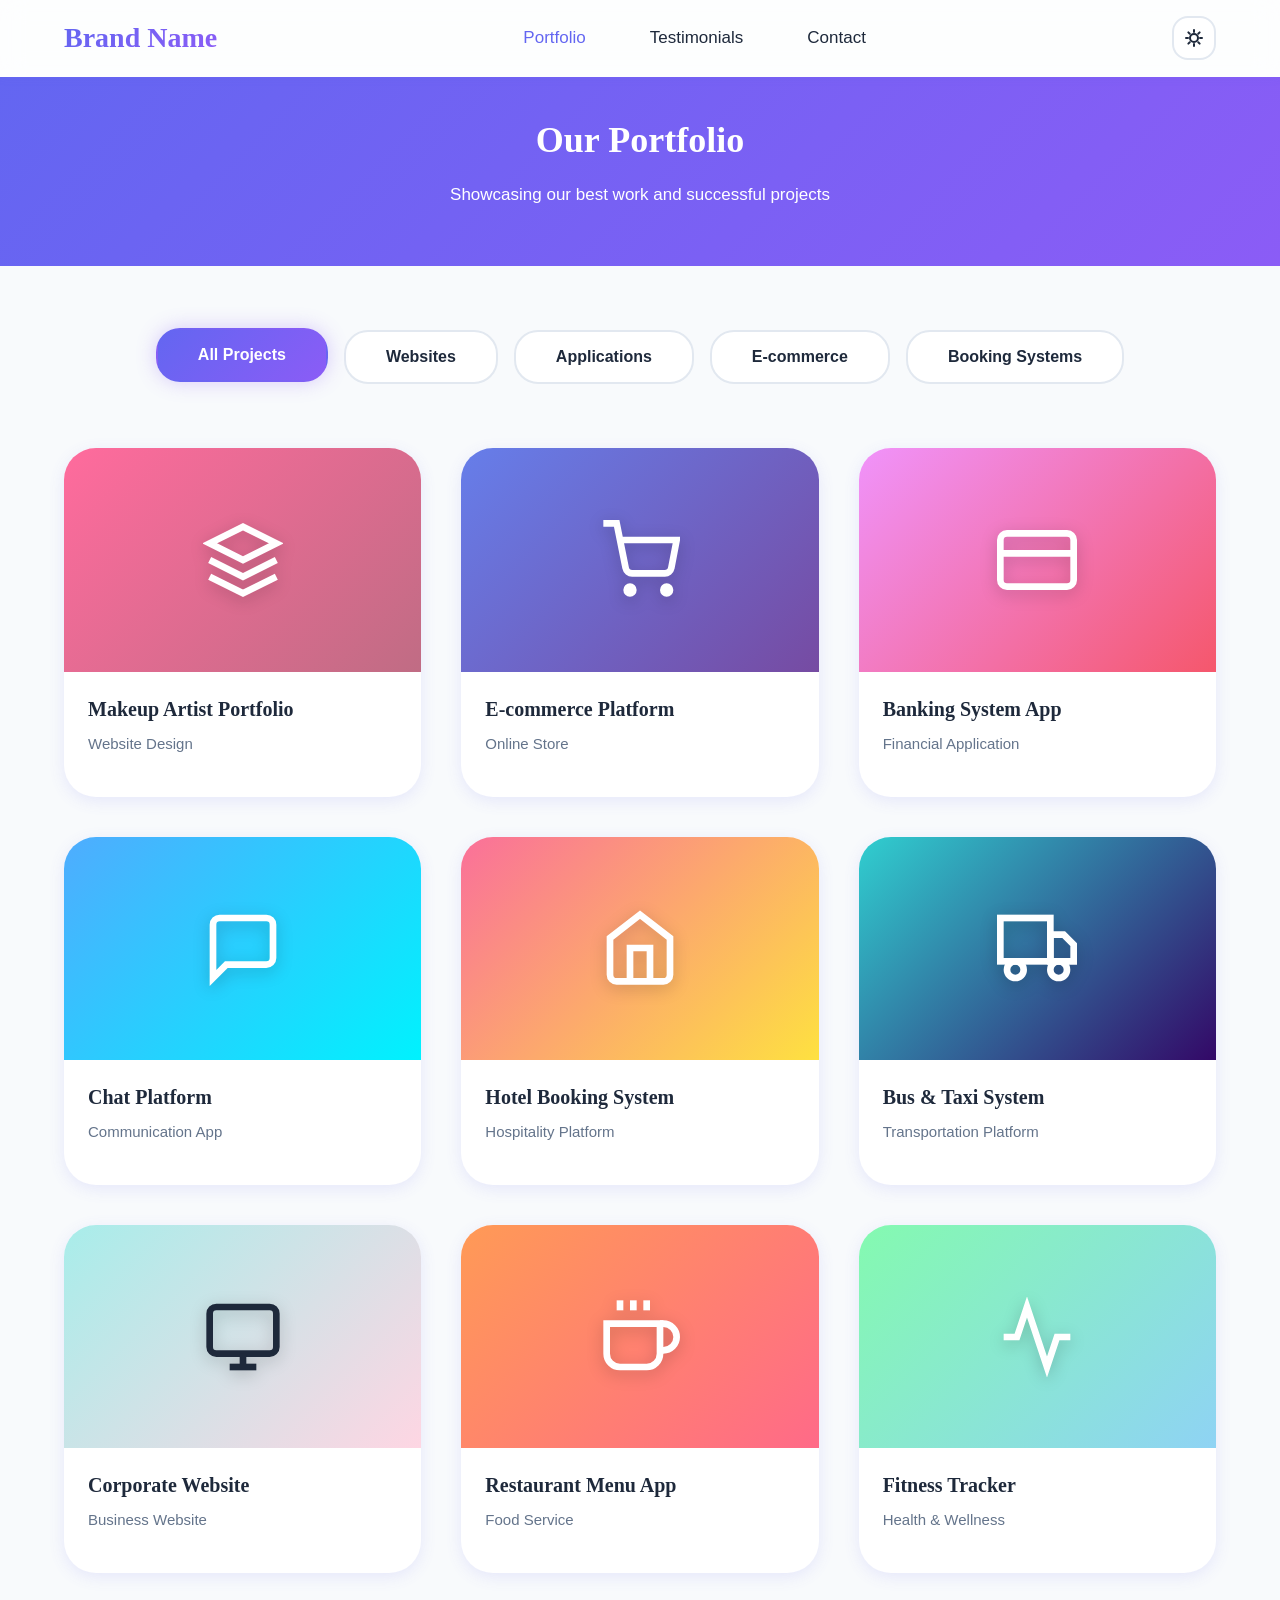
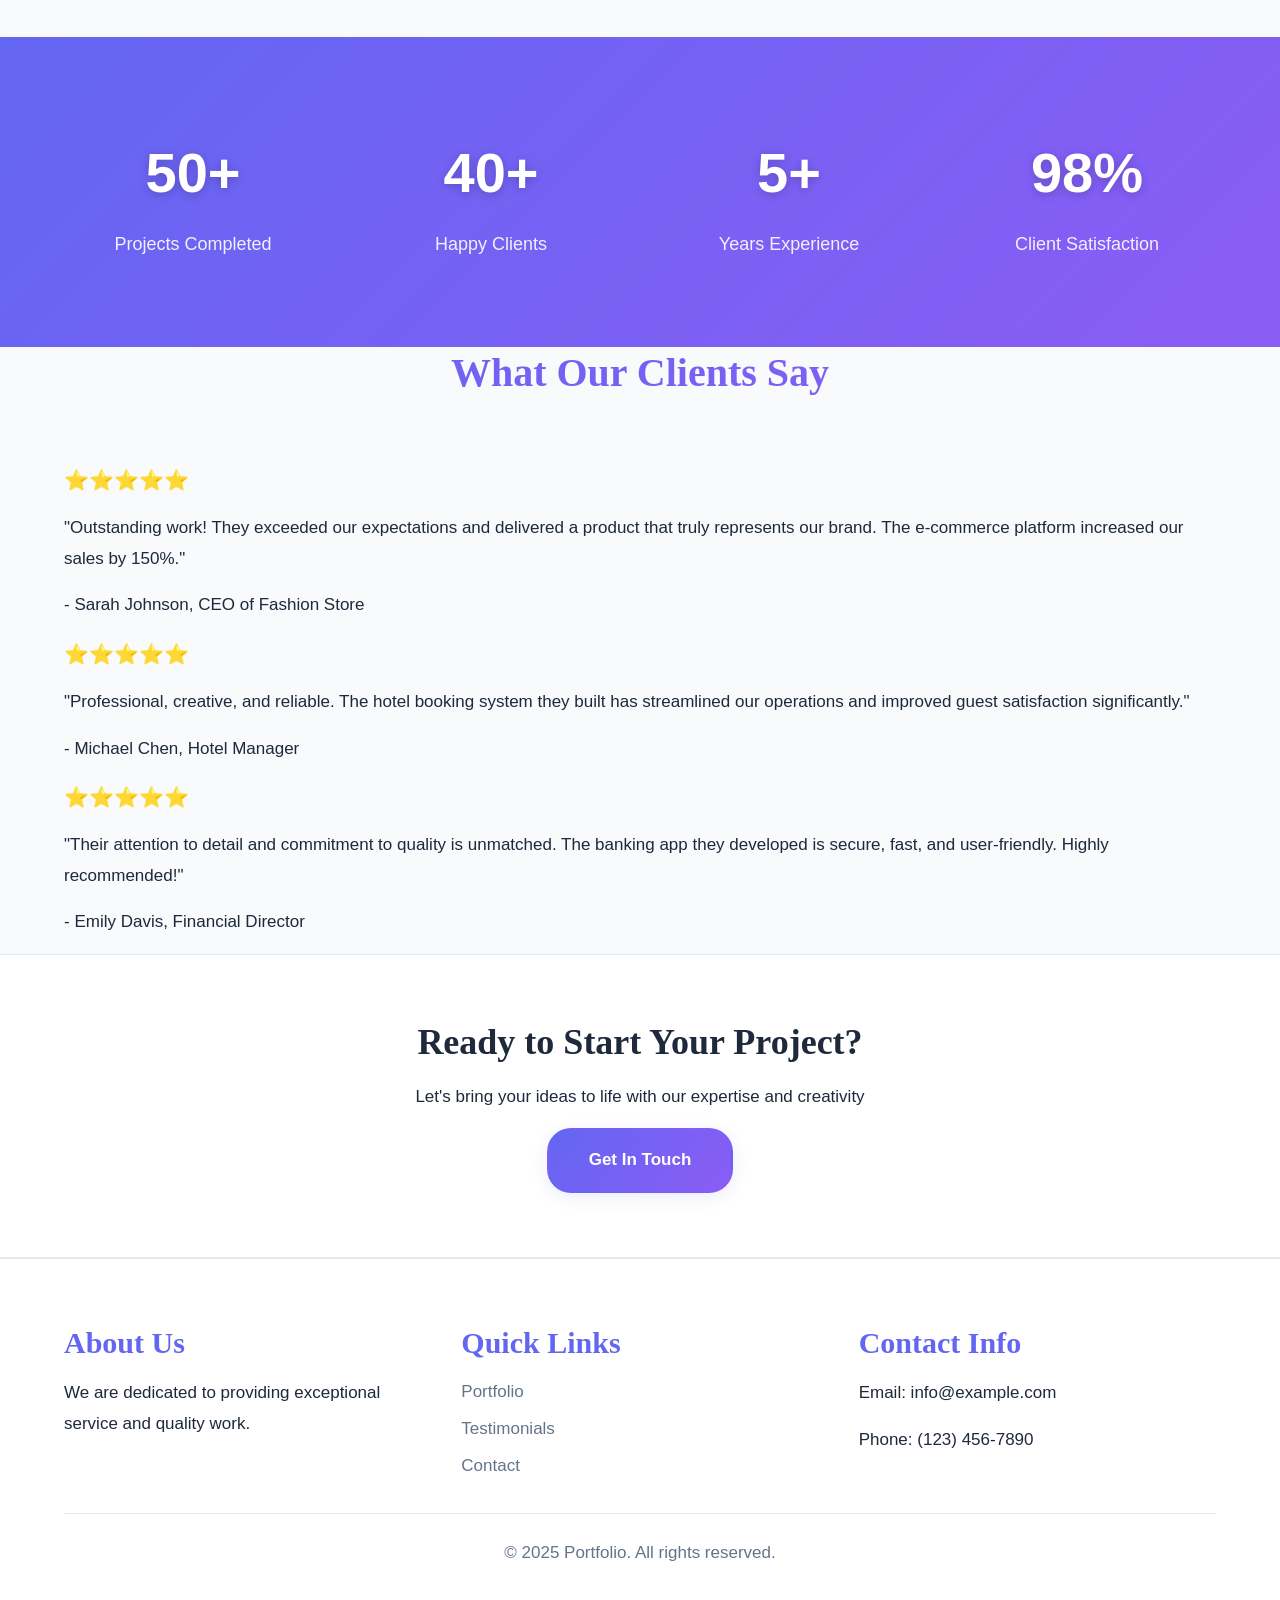
==== index.html @ f98beffe "Convert website to portfolio single-page application with streamlined frontend Key features implemen" ====
<!-- Portfolio - Single Page Website -->
<!DOCTYPE html>
<html lang="en">

<head>
    <meta charset="UTF-8">
    <meta name="viewport" content="width=device-width, initial-scale=1.0">
    <meta name="description" content="Portfolio showcasing our best work and successful projects">
    <meta name="color-scheme" content="light dark">
    <title>Portfolio</title>
    <link rel="stylesheet" href="css/styles.css">
</head>

<body class="theme-auto">
    <!-- Header with navigation -->
    <header class="site-header">
        <div class="container">
            <div class="header-content">
                <div class="logo">
                    <h1>Brand Name</h1>
                </div>

                <!-- Mobile menu toggle button -->
                <button class="mobile-menu-toggle" aria-label="Toggle navigation menu">
                    <span class="hamburger"></span>
                    <span class="hamburger"></span>
                    <span class="hamburger"></span>
                </button>

                <!-- Main navigation -->
                <nav class="main-nav">
                    <ul class="nav-list">
                        <li><a href="#portfolio" class="active">Portfolio</a></li>
                        <li><a href="#testimonials">Testimonials</a></li>
                        <li><a href="#contact">Contact</a></li>
                    </ul>
                </nav>

                <!-- UPDATED: Dark mode toggle button -->
                <button class="theme-toggle" id="themeToggle" aria-label="Toggle dark mode" aria-pressed="false">
                    <svg class="theme-icon theme-icon-sun" width="20" height="20" viewBox="0 0 20 20" fill="none"
                        xmlns="http://www.w3.org/2000/svg">
                        <circle cx="10" cy="10" r="4" stroke="currentColor" stroke-width="2" />
                        <path
                            d="M10 2V4M10 16V18M18 10H16M4 10H2M15.657 4.343L14.243 5.757M5.757 14.243L4.343 15.657M15.657 15.657L14.243 14.243M5.757 5.757L4.343 4.343"
                            stroke="currentColor" stroke-width="2" stroke-linecap="round" />
                    </svg>
                    <svg class="theme-icon theme-icon-moon" width="20" height="20" viewBox="0 0 20 20" fill="none"
                        xmlns="http://www.w3.org/2000/svg">
                        <path d="M17.293 13.293A8 8 0 016.707 2.707a8.001 8.001 0 1010.586 10.586z"
                            stroke="currentColor" stroke-width="2" stroke-linejoin="round" />
                    </svg>
                </button>
            </div>
        </div>
    </header>

    <!-- Page header -->
    <section class="page-header">
        <div class="container">
            <h2>Our Portfolio</h2>
            <p>Showcasing our best work and successful projects</p>
        </div>
    </section>

    <!-- Portfolio gallery section -->
    <section class="portfolio-section" id="portfolio">
        <div class="container">
            <!-- Portfolio filter buttons -->
            <div class="portfolio-filters">
                <button class="filter-btn active" data-filter="all">All Projects</button>
                <button class="filter-btn" data-filter="web">Websites</button>
                <button class="filter-btn" data-filter="app">Applications</button>
                <button class="filter-btn" data-filter="ecommerce">E-commerce</button>
                <button class="filter-btn" data-filter="booking">Booking Systems</button>
            </div>

            <!-- Portfolio grid with real demo projects -->
            <div class="portfolio-grid">

                <!-- Project 1: Makeup Artist Website -->
                <article class="portfolio-item" data-category="web">
                    <div class="portfolio-image">
                        <div class="portfolio-placeholder"
                            style="background: linear-gradient(135deg, #ff6b9d 0%, #c06c84 100%);">
                            <svg width="80" height="80" viewBox="0 0 24 24" fill="none" stroke="white" stroke-width="2">
                                <path d="M12 2L2 7l10 5 10-5-10-5z" />
                                <path d="M2 17l10 5 10-5M2 12l10 5 10-5" />
                            </svg>
                        </div>
                        <div class="portfolio-overlay">
                            <h3>💄 Makeup Artist Portfolio</h3>
                            <p>Elegant portfolio website for professional makeup artist with gallery, booking system,
                                and before/after showcase</p>
                            <div class="portfolio-tags">
                                <span class="tag">HTML/CSS</span>
                                <span class="tag">JavaScript</span>
                                <span class="tag">Responsive</span>
                            </div>
                        </div>
                    </div>
                    <div class="portfolio-info">
                        <h4>Makeup Artist Portfolio</h4>
                        <p class="portfolio-category">Website Design</p>
                    </div>
                </article>

                <!-- Project 2: E-commerce Platform -->
                <article class="portfolio-item" data-category="ecommerce">
                    <div class="portfolio-image">
                        <div class="portfolio-placeholder"
                            style="background: linear-gradient(135deg, #667eea 0%, #764ba2 100%);">
                            <svg width="80" height="80" viewBox="0 0 24 24" fill="none" stroke="white" stroke-width="2">
                                <circle cx="9" cy="21" r="1" />
                                <circle cx="20" cy="21" r="1" />
                                <path d="M1 1h4l2.68 13.39a2 2 0 0 0 2 1.61h9.72a2 2 0 0 0 2-1.61L23 6H6" />
                            </svg>
                        </div>
                        <div class="portfolio-overlay">
                            <h3>🛍️ E-commerce Platform</h3>
                            <p>Full-featured online store with product catalog, shopping cart, payment integration, and
                                admin dashboard</p>
                            <div class="portfolio-tags">
                                <span class="tag">PHP</span>
                                <span class="tag">MySQL</span>
                                <span class="tag">Payment Gateway</span>
                            </div>
                        </div>
                    </div>
                    <div class="portfolio-info">
                        <h4>E-commerce Platform</h4>
                        <p class="portfolio-category">Online Store</p>
                    </div>
                </article>

                <!-- Project 3: Banking System App -->
                <article class="portfolio-item" data-category="app">
                    <div class="portfolio-image">
                        <div class="portfolio-placeholder"
                            style="background: linear-gradient(135deg, #f093fb 0%, #f5576c 100%);">
                            <svg width="80" height="80" viewBox="0 0 24 24" fill="none" stroke="white" stroke-width="2">
                                <rect x="1" y="4" width="22" height="16" rx="2" ry="2" />
                                <line x1="1" y1="10" x2="23" y2="10" />
                            </svg>
                        </div>
                        <div class="portfolio-overlay">
                            <h3>🏦 Banking System</h3>
                            <p>Secure banking application with account management, transactions, transfers, and
                                real-time balance updates</p>
                            <div class="portfolio-tags">
                                <span class="tag">Security</span>
                                <span class="tag">Encryption</span>
                                <span class="tag">Real-time</span>
                            </div>
                        </div>
                    </div>
                    <div class="portfolio-info">
                        <h4>Banking System App</h4>
                        <p class="portfolio-category">Financial Application</p>
                    </div>
                </article>

                <!-- Project 4: Chat Platform -->
                <article class="portfolio-item" data-category="app">
                    <div class="portfolio-image">
                        <div class="portfolio-placeholder"
                            style="background: linear-gradient(135deg, #4facfe 0%, #00f2fe 100%);">
                            <svg width="80" height="80" viewBox="0 0 24 24" fill="none" stroke="white" stroke-width="2">
                                <path d="M21 15a2 2 0 0 1-2 2H7l-4 4V5a2 2 0 0 1 2-2h14a2 2 0 0 1 2 2z" />
                            </svg>
                        </div>
                        <div class="portfolio-overlay">
                            <h3>💬 Chat Platform</h3>
                            <p>Real-time messaging platform with group chats, file sharing, emoji support, and online
                                status indicators</p>
                            <div class="portfolio-tags">
                                <span class="tag">WebSocket</span>
                                <span class="tag">Real-time</span>
                                <span class="tag">Notifications</span>
                            </div>
                        </div>
                    </div>
                    <div class="portfolio-info">
                        <h4>Chat Platform</h4>
                        <p class="portfolio-category">Communication App</p>
                    </div>
                </article>

                <!-- Project 5: Hotel Booking System -->
                <article class="portfolio-item" data-category="booking">
                    <div class="portfolio-image">
                        <div class="portfolio-placeholder"
                            style="background: linear-gradient(135deg, #fa709a 0%, #fee140 100%);">
                            <svg width="80" height="80" viewBox="0 0 24 24" fill="none" stroke="white" stroke-width="2">
                                <path d="M3 9l9-7 9 7v11a2 2 0 0 1-2 2H5a2 2 0 0 1-2-2z" />
                                <polyline points="9 22 9 12 15 12 15 22" />
                            </svg>
                        </div>
                        <div class="portfolio-overlay">
                            <h3>🏨 Hotel Booking System</h3>
                            <p>Complete hotel reservation system with room availability, online booking, payment
                                processing, and guest management</p>
                            <div class="portfolio-tags">
                                <span class="tag">Booking Engine</span>
                                <span class="tag">Calendar</span>
                                <span class="tag">Payments</span>
                            </div>
                        </div>
                    </div>
                    <div class="portfolio-info">
                        <h4>Hotel Booking System</h4>
                        <p class="portfolio-category">Hospitality Platform</p>
                    </div>
                </article>

                <!-- Project 6: Bus & Taxi System -->
                <article class="portfolio-item" data-category="booking">
                    <div class="portfolio-image">
                        <div class="portfolio-placeholder"
                            style="background: linear-gradient(135deg, #30cfd0 0%, #330867 100%);">
                            <svg width="80" height="80" viewBox="0 0 24 24" fill="none" stroke="white" stroke-width="2">
                                <rect x="1" y="3" width="15" height="13" />
                                <polygon points="16 8 20 8 23 11 23 16 16 16 16 8" />
                                <circle cx="5.5" cy="18.5" r="2.5" />
                                <circle cx="18.5" cy="18.5" r="2.5" />
                            </svg>
                        </div>
                        <div class="portfolio-overlay">
                            <h3>🚌 Bus & Taxi Booking</h3>
                            <p>Transportation booking platform with route planning, real-time tracking, fare
                                calculation, and driver management</p>
                            <div class="portfolio-tags">
                                <span class="tag">GPS Tracking</span>
                                <span class="tag">Route Planning</span>
                                <span class="tag">Mobile App</span>
                            </div>
                        </div>
                    </div>
                    <div class="portfolio-info">
                        <h4>Bus & Taxi System</h4>
                        <p class="portfolio-category">Transportation Platform</p>
                    </div>
                </article>

                <!-- Project 7: Corporate Website -->
                <article class="portfolio-item" data-category="web">
                    <div class="portfolio-image">
                        <div class="portfolio-placeholder"
                            style="background: linear-gradient(135deg, #a8edea 0%, #fed6e3 100%);">
                            <svg width="80" height="80" viewBox="0 0 24 24" fill="none" stroke="currentColor"
                                stroke-width="2">
                                <rect x="2" y="3" width="20" height="14" rx="2" ry="2" />
                                <line x1="8" y1="21" x2="16" y2="21" />
                                <line x1="12" y1="17" x2="12" y2="21" />
                            </svg>
                        </div>
                        <div class="portfolio-overlay">
                            <h3>🏢 Corporate Website</h3>
                            <p>Professional corporate website with company profile, services showcase, team section, and
                                contact forms</p>
                            <div class="portfolio-tags">
                                <span class="tag">Corporate</span>
                                <span class="tag">SEO</span>
                                <span class="tag">CMS</span>
                            </div>
                        </div>
                    </div>
                    <div class="portfolio-info">
                        <h4>Corporate Website</h4>
                        <p class="portfolio-category">Business Website</p>
                    </div>
                </article>

                <!-- Project 8: Restaurant Menu App -->
                <article class="portfolio-item" data-category="app">
                    <div class="portfolio-image">
                        <div class="portfolio-placeholder"
                            style="background: linear-gradient(135deg, #ff9a56 0%, #ff6a88 100%);">
                            <svg width="80" height="80" viewBox="0 0 24 24" fill="none" stroke="white" stroke-width="2">
                                <path d="M18 8h1a4 4 0 0 1 0 8h-1" />
                                <path d="M2 8h16v9a4 4 0 0 1-4 4H6a4 4 0 0 1-4-4V8z" />
                                <line x1="6" y1="1" x2="6" y2="4" />
                                <line x1="10" y1="1" x2="10" y2="4" />
                                <line x1="14" y1="1" x2="14" y2="4" />
                            </svg>
                        </div>
                        <div class="portfolio-overlay">
                            <h3>🍽️ Restaurant Menu App</h3>
                            <p>Digital menu system with food ordering, table reservation, and kitchen management
                                dashboard</p>
                            <div class="portfolio-tags">
                                <span class="tag">QR Code</span>
                                <span class="tag">Ordering</span>
                                <span class="tag">POS</span>
                            </div>
                        </div>
                    </div>
                    <div class="portfolio-info">
                        <h4>Restaurant Menu App</h4>
                        <p class="portfolio-category">Food Service</p>
                    </div>
                </article>

                <!-- Project 9: Fitness Tracker -->
                <article class="portfolio-item" data-category="app">
                    <div class="portfolio-image">
                        <div class="portfolio-placeholder"
                            style="background: linear-gradient(135deg, #84fab0 0%, #8fd3f4 100%);">
                            <svg width="80" height="80" viewBox="0 0 24 24" fill="none" stroke="white" stroke-width="2">
                                <polyline points="22 12 18 12 15 21 9 3 6 12 2 12" />
                            </svg>
                        </div>
                        <div class="portfolio-overlay">
                            <h3>💪 Fitness Tracker</h3>
                            <p>Health and fitness tracking app with workout plans, progress monitoring, and nutrition
                                tracking</p>
                            <div class="portfolio-tags">
                                <span class="tag">Health</span>
                                <span class="tag">Analytics</span>
                                <span class="tag">Charts</span>
                            </div>
                        </div>
                    </div>
                    <div class="portfolio-info">
                        <h4>Fitness Tracker</h4>
                        <p class="portfolio-category">Health & Wellness</p>
                    </div>
                </article>

            </div>
        </div>
    </section>

    <!-- Project Stats Section -->
    <section class="portfolio-stats">
        <div class="container">
            <div class="stats-grid">
                <div class="stat-card">
                    <div class="stat-number">50+</div>
                    <div class="stat-label">Projects Completed</div>
                </div>
                <div class="stat-card">
                    <div class="stat-number">40+</div>
                    <div class="stat-label">Happy Clients</div>
                </div>
                <div class="stat-card">
                    <div class="stat-number">5+</div>
                    <div class="stat-label">Years Experience</div>
                </div>
                <div class="stat-card">
                    <div class="stat-number">98%</div>
                    <div class="stat-label">Client Satisfaction</div>
                </div>
            </div>
        </div>
    </section>

    <!-- Testimonials section -->
    <section class="testimonials" id="testimonials">
        <div class="container">
            <h2 class="section-title">What Our Clients Say</h2>
            <div class="testimonials-grid">
                <div class="testimonial-card">
                    <div class="testimonial-rating">⭐⭐⭐⭐⭐</div>
                    <p class="testimonial-text">"Outstanding work! They exceeded our expectations and delivered a
                        product that truly represents our brand. The e-commerce platform increased our sales by 150%."
                    </p>
                    <p class="testimonial-author">- Sarah Johnson, CEO of Fashion Store</p>
                </div>
                <div class="testimonial-card">
                    <div class="testimonial-rating">⭐⭐⭐⭐⭐</div>
                    <p class="testimonial-text">"Professional, creative, and reliable. The hotel booking system they
                        built has streamlined our operations and improved guest satisfaction significantly."</p>
                    <p class="testimonial-author">- Michael Chen, Hotel Manager</p>
                </div>
                <div class="testimonial-card">
                    <div class="testimonial-rating">⭐⭐⭐⭐⭐</div>
                    <p class="testimonial-text">"Their attention to detail and commitment to quality is unmatched. The
                        banking app they developed is secure, fast, and user-friendly. Highly recommended!"</p>
                    <p class="testimonial-author">- Emily Davis, Financial Director</p>
                </div>
            </div>
        </div>
    </section>

    <!-- CTA Section -->
    <section class="cta" id="contact">
        <div class="container">
            <h2>Ready to Start Your Project?</h2>
            <p>Let's bring your ideas to life with our expertise and creativity</p>
            <a href="mailto:info@example.com" class="btn btn-primary">Get In Touch</a>
        </div>
    </section>

    <!-- Footer -->
    <footer class="site-footer">
        <div class="container">
            <div class="footer-content">
                <div class="footer-section">
                    <h3>About Us</h3>
                    <p>We are dedicated to providing exceptional service and quality work.</p>
                </div>
                <div class="footer-section">
                    <h3>Quick Links</h3>
                    <ul>
                        <li><a href="#portfolio">Portfolio</a></li>
                        <li><a href="#testimonials">Testimonials</a></li>
                        <li><a href="#contact">Contact</a></li>
                    </ul>
                </div>
                <div class="footer-section">
                    <h3>Contact Info</h3>
                    <p>Email: info@example.com</p>
                    <p>Phone: (123) 456-7890</p>
                </div>
            </div>
            <div class="footer-bottom">
                <p>&copy; 2025 Portfolio. All rights reserved.</p>
            </div>
        </div>
    </footer>

    <!-- Sticky mobile theme toggle -->
    <button class="theme-toggle-mobile" id="themeToggleMobile" aria-label="Toggle dark mode" aria-pressed="false">
        <svg class="theme-icon theme-icon-sun" width="24" height="24" viewBox="0 0 20 20" fill="none"
            xmlns="http://www.w3.org/2000/svg">
            <circle cx="10" cy="10" r="4" stroke="currentColor" stroke-width="2" />
            <path
                d="M10 2V4M10 16V18M18 10H16M4 10H2M15.657 4.343L14.243 5.757M5.757 14.243L4.343 15.657M15.657 15.657L14.243 14.243M5.757 5.757L4.343 4.343"
                stroke="currentColor" stroke-width="2" stroke-linecap="round" />
        </svg>
        <svg class="theme-icon theme-icon-moon" width="24" height="24" viewBox="0 0 20 20" fill="none"
            xmlns="http://www.w3.org/2000/svg">
            <path d="M17.293 13.293A8 8 0 016.707 2.707a8.001 8.001 0 1010.586 10.586z" stroke="currentColor"
                stroke-width="2" stroke-linejoin="round" />
        </svg>
    </button>

    <!-- JavaScript -->
    <script src="js/app.js"></script>
</body>

</html>
---- css/styles.css ----
/* UPDATED: Web3-inspired design with working Dark Mode */

/* ============================================
   THEME VARIABLES - Light & Dark Modes
   ============================================ */

:root {
    /* Light Theme Colors */
    --primary: #6366f1;
    --accent: #8b5cf6;
    --neutral: #64748b;
    --bg: #f8fafc;
    --surface: #ffffff;
    --text: #1e293b;
    --text-muted: #64748b;
    --border: #e2e8f0;

    /* Shadows */
    --shadow-sm: 0 2px 8px rgba(99, 102, 241, 0.08);
    --shadow-md: 0 4px 16px rgba(99, 102, 241, 0.12);
    --shadow-lg: 0 8px 32px rgba(99, 102, 241, 0.16);
    --shadow-glow: 0 0 20px rgba(139, 92, 246, 0.3);

    /* Glass effect */
    --glass-bg: rgba(255, 255, 255, 0.7);
    --glass-border: rgba(255, 255, 255, 0.18);

    /* Typography */
    --font-primary: -apple-system, BlinkMacSystemFont, 'Segoe UI', 'Roboto', sans-serif;
    --font-heading: 'Georgia', serif;

    /* Spacing */
    --spacing-xs: 0.5rem;
    --spacing-sm: 1rem;
    --spacing-md: 1.5rem;
    --spacing-lg: 2.5rem;
    --spacing-xl: 4rem;

    /* Border radius */
    --radius-sm: 8px;
    --radius-md: 16px;
    --radius-lg: 24px;
    --radius-xl: 32px;

    /* Transitions */
    --transition-fast: 0.2s cubic-bezier(0.4, 0, 0.2, 1);
    --transition-normal: 0.3s cubic-bezier(0.4, 0, 0.2, 1);
    --transition-slow: 0.5s cubic-bezier(0.4, 0, 0.2, 1);
}

/* Dark Theme */
body.theme-dark {
    --primary: #818cf8;
    --accent: #a78bfa;
    --neutral: #94a3b8;
    --bg: #0f172a;
    --surface: #1e293b;
    --text: #f1f5f9;
    --text-muted: #94a3b8;
    --border: #334155;

    --shadow-sm: 0 2px 8px rgba(0, 0, 0, 0.3);
    --shadow-md: 0 4px 16px rgba(0, 0, 0, 0.4);
    --shadow-lg: 0 8px 32px rgba(0, 0, 0, 0.5);
    --shadow-glow: 0 0 20px rgba(167, 139, 250, 0.4);

    --glass-bg: rgba(30, 41, 59, 0.7);
    --glass-border: rgba(255, 255, 255, 0.1);
}

/* Auto theme follows OS preference */
@media (prefers-color-scheme: dark) {
    body.theme-auto {
        --primary: #818cf8;
        --accent: #a78bfa;
        --neutral: #94a3b8;
        --bg: #0f172a;
        --surface: #1e293b;
        --text: #f1f5f9;
        --text-muted: #94a3b8;
        --border: #334155;
        --shadow-sm: 0 2px 8px rgba(0, 0, 0, 0.3);
        --shadow-md: 0 4px 16px rgba(0, 0, 0, 0.4);
        --shadow-lg: 0 8px 32px rgba(0, 0, 0, 0.5);
        --shadow-glow: 0 0 20px rgba(167, 139, 250, 0.4);
        --glass-bg: rgba(30, 41, 59, 0.7);
        --glass-border: rgba(255, 255, 255, 0.1);
    }
}

/* ============================================
   BASE STYLES
   ============================================ */

* {
    margin: 0;
    padding: 0;
    box-sizing: border-box;
}

html {
    font-size: 16px;
    scroll-behavior: smooth;
}

body {
    font-family: var(--font-primary);
    color: var(--text);
    background-color: var(--bg);
    line-height: 1.7;
    font-size: 1.0625rem;
    transition: background-color var(--transition-normal), color var(--transition-normal);
}

/* Typography */
h1,
h2,
h3,
h4,
h5,
h6 {
    font-family: var(--font-heading);
    line-height: 1.3;
    margin-bottom: var(--spacing-sm);
    color: var(--text);
    font-weight: 700;
}

h1 {
    font-size: 3rem;
}

h2 {
    font-size: 2.25rem;
}

h3 {
    font-size: 1.875rem;
}

h4 {
    font-size: 1.5rem;
}

p {
    margin-bottom: var(--spacing-sm);
    line-height: 1.8;
}

a {
    color: var(--primary);
    text-decoration: none;
    transition: color var(--transition-fast);
}

a:hover {
    color: var(--accent);
}

/* UPDATED: Accessible focus styles */
a:focus-visible,
button:focus-visible,
input:focus-visible,
textarea:focus-visible {
    outline: 3px solid var(--accent);
    outline-offset: 3px;
}

img {
    max-width: 100%;
    height: auto;
    display: block;
}

ul {
    list-style: none;
}

/* ============================================
   LAYOUT
   ============================================ */

.container {
    max-width: 1200px;
    margin: 0 auto;
    padding: 0 var(--spacing-md);
}

/* ============================================
   HEADER & NAVIGATION
   ============================================ */

.site-header {
    background: var(--glass-bg);
    backdrop-filter: blur(12px);
    -webkit-backdrop-filter: blur(12px);
    border-bottom: 1px solid var(--glass-border);
    position: sticky;
    top: 0;
    z-index: 1000;
    padding: var(--spacing-sm) 0;
    box-shadow: var(--shadow-sm);
}

.header-content {
    display: flex;
    justify-content: space-between;
    align-items: center;
    gap: var(--spacing-md);
}

.logo h1 {
    font-size: 1.75rem;
    margin: 0;
    background: linear-gradient(135deg, var(--primary), var(--accent));
    -webkit-background-clip: text;
    -webkit-text-fill-color: transparent;
    background-clip: text;
}

/* Mobile menu toggle */
.mobile-menu-toggle {
    display: none;
    flex-direction: column;
    background: none;
    border: none;
    cursor: pointer;
    padding: var(--spacing-xs);
    border-radius: var(--radius-sm);
}

.hamburger {
    width: 25px;
    height: 3px;
    background-color: var(--text);
    margin: 3px 0;
    transition: var(--transition-normal);
    border-radius: 2px;
}

/* Navigation */
.main-nav .nav-list {
    display: flex;
    gap: var(--spacing-sm);
    list-style: none;
}

.main-nav .nav-list a {
    color: var(--text);
    font-weight: 500;
    padding: var(--spacing-xs) var(--spacing-md);
    border-radius: var(--radius-md);
    transition: all var(--transition-fast);
    position: relative;
}

.main-nav .nav-list a:hover,
.main-nav .nav-list a.active {
    color: var(--primary);
}

/* UPDATED: Theme Toggle Button */
.theme-toggle {
    background: var(--surface);
    border: 2px solid var(--border);
    border-radius: var(--radius-md);
    padding: var(--spacing-xs);
    cursor: pointer;
    display: flex;
    align-items: center;
    justify-content: center;
    transition: all var(--transition-fast);
    width: 44px;
    height: 44px;
}

.theme-toggle:hover {
    border-color: var(--primary);
    box-shadow: var(--shadow-glow);
    transform: scale(1.05);
}

.theme-icon {
    color: var(--text);
    transition: all var(--transition-normal);
}

.theme-icon-sun {
    display: block;
}

.theme-icon-moon {
    display: none;
}

body.theme-dark .theme-icon-sun {
    display: none;
}

body.theme-dark .theme-icon-moon {
    display: block;
}

@media (prefers-color-scheme: dark) {
    body.theme-auto .theme-icon-sun {
        display: none;
    }

    body.theme-auto .theme-icon-moon {
        display: block;
    }
}

/* UPDATED: Sticky Mobile Theme Toggle */
.theme-toggle-mobile {
    position: fixed;
    bottom: 20px;
    right: 20px;
    background: var(--surface);
    border: 2px solid var(--border);
    border-radius: 50%;
    width: 56px;
    height: 56px;
    display: none;
    align-items: center;
    justify-content: center;
    cursor: pointer;
    box-shadow: var(--shadow-lg);
    z-index: 999;
    transition: all var(--transition-fast);
}

.theme-toggle-mobile:hover {
    transform: scale(1.1);
    box-shadow: var(--shadow-glow);
}

@media (max-width: 768px) {
    .theme-toggle {
        display: none;
    }

    .theme-toggle-mobile {
        display: flex;
    }
}

/* ============================================
   BUTTONS
   ============================================ */

.btn {
    display: inline-block;
    padding: var(--spacing-sm) var(--spacing-lg);
    border-radius: var(--radius-lg);
    font-weight: 600;
    font-size: 1.0625rem;
    text-align: center;
    cursor: pointer;
    transition: all var(--transition-normal);
    border: 2px solid transparent;
}

.btn-primary {
    background: linear-gradient(135deg, var(--primary), var(--accent));
    color: white;
    box-shadow: var(--shadow-md);
}

.btn-primary:hover {
    transform: translateY(-3px);
    box-shadow: var(--shadow-lg), var(--shadow-glow);
}

.btn-secondary {
    background: var(--surface);
    color: var(--primary);
    border-color: var(--primary);
}

.btn-secondary:hover {
    background: var(--primary);
    color: white;
    transform: translateY(-3px);
}

.btn-outline {
    background-color: transparent;
    color: var(--primary);
    border-color: var(--primary);
}

.btn-outline:hover {
    background-color: var(--primary);
    color: white;
}

/* ============================================
   SECTIONS
   ============================================ */

.section-title {
    text-align: center;
    margin-bottom: var(--spacing-xl);
    font-size: 2.5rem;
    background: linear-gradient(135deg, var(--primary), var(--accent));
    -webkit-background-clip: text;
    -webkit-text-fill-color: transparent;
    background-clip: text;
}

/* Hero Section */
.hero {
    background: linear-gradient(135deg, var(--primary), var(--accent));
    color: white;
    padding: var(--spacing-xl) 0;
    text-align: center;
    position: relative;
    overflow: hidden;
}

.hero-content {
    position: relative;
    z-index: 1;
    max-width: 800px;
    margin: 0 auto;
}

.hero-title {
    font-size: 3.5rem;
    margin-bottom: var(--spacing-md);
    color: white;
}

.hero-subtitle {
    font-size: 1.375rem;
    margin-bottom: var(--spacing-lg);
    opacity: 0.95;
    line-height: 1.8;
}

/* Feature Cards */
.features {
    padding: var(--spacing-xl) 0;
    background: var(--bg);
}

.features-grid {
    display: grid;
    grid-template-columns: repeat(auto-fit, minmax(300px, 1fr));
    gap: var(--spacing-lg);
}

.feature-card {
    background: var(--glass-bg);
    backdrop-filter: blur(12px);
    -webkit-backdrop-filter: blur(12px);
    padding: var(--spacing-lg);
    border-radius: var(--radius-xl);
    text-align: center;
    border: 1px solid var(--glass-border);
    box-shadow: var(--shadow-md);
    transition: all var(--transition-normal);
}

.feature-card:hover {
    transform: translateY(-8px) scale(1.02);
    box-shadow: var(--shadow-lg), var(--shadow-glow);
    border-color: var(--primary);
}

.feature-icon {
    font-size: 3.5rem;
    margin-bottom: var(--spacing-md);
}

/* CTA Section */
.cta {
    background: var(--surface);
    padding: var(--spacing-xl) 0;
    text-align: center;
    border-top: 1px solid var(--border);
    border-bottom: 1px solid var(--border);
}

.cta h2 {
    color: var(--text);
}

/* Page Header */
.page-header {
    background: linear-gradient(135deg, var(--primary), var(--accent));
    color: white;
    padding: var(--spacing-lg) 0;
    text-align: center;
}

.page-header h2 {
    color: white;
}

/* Footer */
.site-footer {
    background: var(--surface);
    color: var(--text);
    padding: var(--spacing-xl) 0 var(--spacing-md);
    border-top: 1px solid var(--border);
}

.footer-content {
    display: grid;
    grid-template-columns: repeat(auto-fit, minmax(250px, 1fr));
    gap: var(--spacing-lg);
    margin-bottom: var(--spacing-md);
}

.footer-section h3 {
    color: var(--primary);
    margin-bottom: var(--spacing-sm);
}

.footer-section ul {
    list-style: none;
}

.footer-section ul li {
    margin-bottom: var(--spacing-xs);
}

.footer-section a {
    color: var(--text-muted);
    transition: color var(--transition-fast);
}

.footer-section a:hover {
    color: var(--primary);
}

.footer-bottom {
    text-align: center;
    padding-top: var(--spacing-md);
    border-top: 1px solid var(--border);
    color: var(--text-muted);
}

/* ============================================
/* ============================================
   PORTFOLIO PAGE - UPDATED DESIGN
   ============================================ */

.portfolio-section {
    padding: var(--spacing-xl) 0;
}

.portfolio-filters {
    display: flex;
    justify-content: center;
    gap: var(--spacing-sm);
    margin-bottom: var(--spacing-xl);
    flex-wrap: wrap;
}

.filter-btn {
    padding: var(--spacing-sm) var(--spacing-lg);
    background: var(--surface);
    border: 2px solid var(--border);
    border-radius: var(--radius-lg);
    cursor: pointer;
    transition: all var(--transition-fast);
    font-weight: 600;
    color: var(--text);
    font-size: 1rem;
}

.filter-btn:hover,
.filter-btn.active {
    background: linear-gradient(135deg, var(--primary), var(--accent));
    color: white;
    border-color: transparent;
    transform: translateY(-2px);
    box-shadow: var(--shadow-glow);
}

.portfolio-grid {
    display: grid;
    grid-template-columns: repeat(auto-fill, minmax(350px, 1fr));
    gap: var(--spacing-lg);
}

.portfolio-item {
    position: relative;
    overflow: hidden;
    border-radius: var(--radius-xl);
    box-shadow: var(--shadow-md);
    transition: all var(--transition-normal);
    background: var(--surface);
}

.portfolio-item:hover {
    transform: translateY(-10px) scale(1.02);
    box-shadow: var(--shadow-lg), var(--shadow-glow);
}

.portfolio-image {
    position: relative;
    overflow: hidden;
    aspect-ratio: 16/10;
}

.portfolio-placeholder {
    width: 100%;
    height: 100%;
    display: flex;
    align-items: center;
    justify-content: center;
    transition: var(--transition-slow);
}

.portfolio-item:hover .portfolio-placeholder {
    transform: scale(1.05);
}

.portfolio-placeholder svg {
    filter: drop-shadow(0 4px 8px rgba(0, 0, 0, 0.2));
}

.portfolio-overlay {
    position: absolute;
    bottom: 0;
    left: 0;
    right: 0;
    background: linear-gradient(to top, rgba(0,0,0,0.95), rgba(0,0,0,0.7), transparent);
    color: white;
    padding: var(--spacing-lg);
    transform: translateY(100%);
    transition: var(--transition-normal);
}

.portfolio-item:hover .portfolio-overlay {
    transform: translateY(0);
}

.portfolio-overlay h3 {
    color: white;
    margin-bottom: var(--spacing-sm);
    font-size: 1.5rem;
}

.portfolio-overlay p {
    color: rgba(255, 255, 255, 0.9);
    margin-bottom: var(--spacing-md);
    line-height: 1.6;
}

.portfolio-tags {
    display: flex;
    gap: var(--spacing-xs);
    flex-wrap: wrap;
}

.tag {
    background: rgba(255, 255, 255, 0.2);
    backdrop-filter: blur(10px);
    padding: 0.25rem 0.75rem;
    border-radius: var(--radius-md);
    font-size: 0.875rem;
    color: white;
    border: 1px solid rgba(255, 255, 255, 0.3);
}

.portfolio-info {
    padding: var(--spacing-md);
}

.portfolio-info h4 {
    color: var(--text);
    margin-bottom: var(--spacing-xs);
    font-size: 1.25rem;
}

.portfolio-category {
    color: var(--text-muted);
    font-size: 0.9375rem;
    font-weight: 500;
}

.portfolio-stats {
    padding: var(--spacing-xl) 0;
    background: linear-gradient(135deg, var(--primary), var(--accent));
    color: white;
}

.stats-grid {
    display: grid;
    grid-template-columns: repeat(auto-fit, minmax(200px, 1fr));
    gap: var(--spacing-lg);
}

.stat-card {
    text-align: center;
    padding: var(--spacing-md);
}

.stat-number {
    font-size: 3.5rem;
    font-weight: 700;
    color: white;
    margin-bottom: var(--spacing-xs);
    text-shadow: 0 2px 10px rgba(0, 0, 0, 0.2);
}

.stat-label {
    font-size: 1.125rem;
    color: rgba(255, 255, 255, 0.9);
    font-weight: 500;
}

.testimonial-rating {
    font-size: 1.25rem;
    margin-bottom: var(--spacing-sm);
}

.testimonial-card:hover {
    transform: translateY(-5px);
    box-shadow: var(--shadow-lg);
}
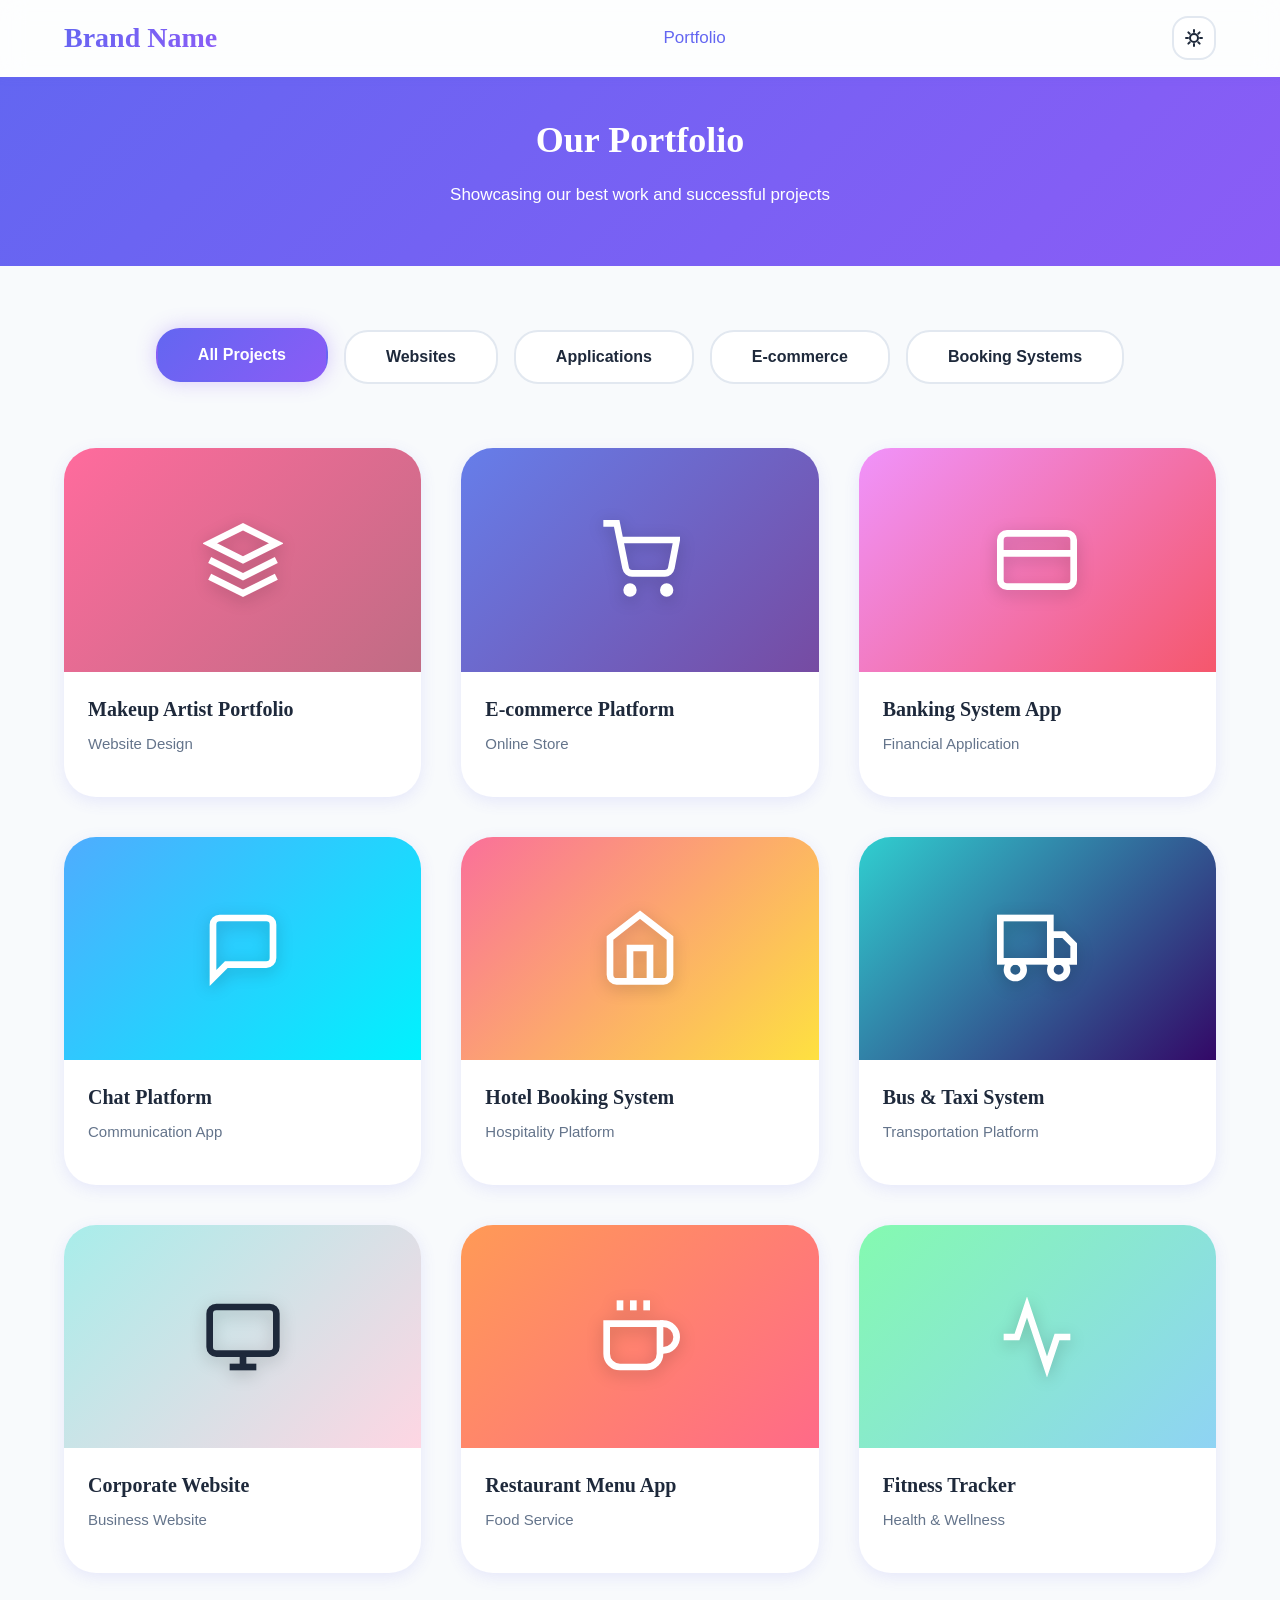
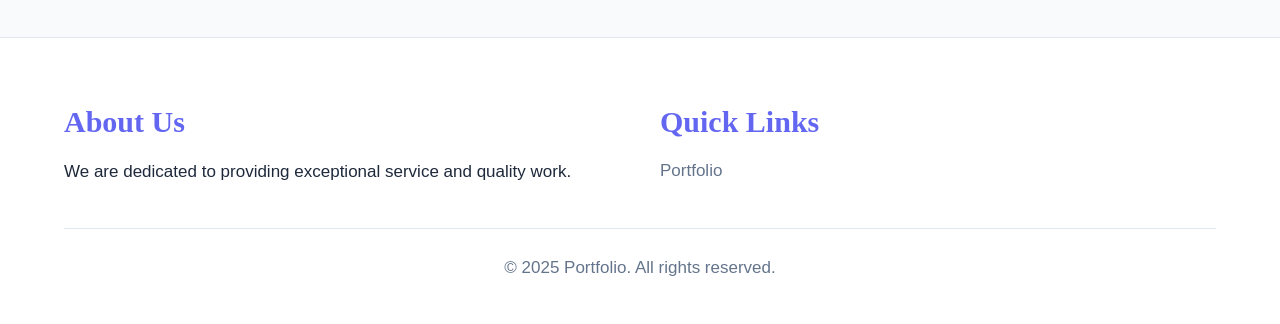
==== commit 8c490c69: "Remove testimonials and contact sections from portfolio website Key features implemented: - Removed " ====
--- a/index.html
+++ b/index.html
@@ -31,8 +31,6 @@
                 <nav class="main-nav">
                     <ul class="nav-list">
                         <li><a href="#portfolio" class="active">Portfolio</a></li>
-                        <li><a href="#testimonials">Testimonials</a></li>
-                        <li><a href="#contact">Contact</a></li>
                     </ul>
                 </nav>
 
@@ -256,8 +254,7 @@
                         </div>
                         <div class="portfolio-overlay">
                             <h3>🏢 Corporate Website</h3>
-                            <p>Professional corporate website with company profile, services showcase, team section, and
-                                contact forms</p>
+                            <p>Professional corporate website with company profile, services showcase, team section</p>
                             <div class="portfolio-tags">
                                 <span class="tag">Corporate</span>
                                 <span class="tag">SEO</span>
@@ -328,67 +325,6 @@
                 </article>
 
             </div>
-        </div>
-    </section>
-
-    <!-- Project Stats Section -->
-    <section class="portfolio-stats">
-        <div class="container">
-            <div class="stats-grid">
-                <div class="stat-card">
-                    <div class="stat-number">50+</div>
-                    <div class="stat-label">Projects Completed</div>
-                </div>
-                <div class="stat-card">
-                    <div class="stat-number">40+</div>
-                    <div class="stat-label">Happy Clients</div>
-                </div>
-                <div class="stat-card">
-                    <div class="stat-number">5+</div>
-                    <div class="stat-label">Years Experience</div>
-                </div>
-                <div class="stat-card">
-                    <div class="stat-number">98%</div>
-                    <div class="stat-label">Client Satisfaction</div>
-                </div>
-            </div>
-        </div>
-    </section>
-
-    <!-- Testimonials section -->
-    <section class="testimonials" id="testimonials">
-        <div class="container">
-            <h2 class="section-title">What Our Clients Say</h2>
-            <div class="testimonials-grid">
-                <div class="testimonial-card">
-                    <div class="testimonial-rating">⭐⭐⭐⭐⭐</div>
-                    <p class="testimonial-text">"Outstanding work! They exceeded our expectations and delivered a
-                        product that truly represents our brand. The e-commerce platform increased our sales by 150%."
-                    </p>
-                    <p class="testimonial-author">- Sarah Johnson, CEO of Fashion Store</p>
-                </div>
-                <div class="testimonial-card">
-                    <div class="testimonial-rating">⭐⭐⭐⭐⭐</div>
-                    <p class="testimonial-text">"Professional, creative, and reliable. The hotel booking system they
-                        built has streamlined our operations and improved guest satisfaction significantly."</p>
-                    <p class="testimonial-author">- Michael Chen, Hotel Manager</p>
-                </div>
-                <div class="testimonial-card">
-                    <div class="testimonial-rating">⭐⭐⭐⭐⭐</div>
-                    <p class="testimonial-text">"Their attention to detail and commitment to quality is unmatched. The
-                        banking app they developed is secure, fast, and user-friendly. Highly recommended!"</p>
-                    <p class="testimonial-author">- Emily Davis, Financial Director</p>
-                </div>
-            </div>
-        </div>
-    </section>
-
-    <!-- CTA Section -->
-    <section class="cta" id="contact">
-        <div class="container">
-            <h2>Ready to Start Your Project?</h2>
-            <p>Let's bring your ideas to life with our expertise and creativity</p>
-            <a href="mailto:info@example.com" class="btn btn-primary">Get In Touch</a>
         </div>
     </section>
 
@@ -404,14 +340,7 @@
                     <h3>Quick Links</h3>
                     <ul>
                         <li><a href="#portfolio">Portfolio</a></li>
-                        <li><a href="#testimonials">Testimonials</a></li>
-                        <li><a href="#contact">Contact</a></li>
                     </ul>
-                </div>
-                <div class="footer-section">
-                    <h3>Contact Info</h3>
-                    <p>Email: info@example.com</p>
-                    <p>Phone: (123) 456-7890</p>
                 </div>
             </div>
             <div class="footer-bottom">
--- a/css/styles.css
+++ b/css/styles.css
@@ -1,549 +1,536 @@
-/* UPDATED: Web3-inspired design with working Dark Mode */
-
-/* ============================================
-   THEME VARIABLES - Light & Dark Modes
-   ============================================ */
-
-:root {
-    /* Light Theme Colors */
-    --primary: #6366f1;
-    --accent: #8b5cf6;
-    --neutral: #64748b;
-    --bg: #f8fafc;
-    --surface: #ffffff;
-    --text: #1e293b;
-    --text-muted: #64748b;
-    --border: #e2e8f0;
-
-    /* Shadows */
-    --shadow-sm: 0 2px 8px rgba(99, 102, 241, 0.08);
-    --shadow-md: 0 4px 16px rgba(99, 102, 241, 0.12);
-    --shadow-lg: 0 8px 32px rgba(99, 102, 241, 0.16);
-    --shadow-glow: 0 0 20px rgba(139, 92, 246, 0.3);
-
-    /* Glass effect */
-    --glass-bg: rgba(255, 255, 255, 0.7);
-    --glass-border: rgba(255, 255, 255, 0.18);
-
-    /* Typography */
-    --font-primary: -apple-system, BlinkMacSystemFont, 'Segoe UI', 'Roboto', sans-serif;
-    --font-heading: 'Georgia', serif;
-
-    /* Spacing */
-    --spacing-xs: 0.5rem;
-    --spacing-sm: 1rem;
-    --spacing-md: 1.5rem;
-    --spacing-lg: 2.5rem;
-    --spacing-xl: 4rem;
-
-    /* Border radius */
-    --radius-sm: 8px;
-    --radius-md: 16px;
-    --radius-lg: 24px;
-    --radius-xl: 32px;
-
-    /* Transitions */
-    --transition-fast: 0.2s cubic-bezier(0.4, 0, 0.2, 1);
-    --transition-normal: 0.3s cubic-bezier(0.4, 0, 0.2, 1);
-    --transition-slow: 0.5s cubic-bezier(0.4, 0, 0.2, 1);
-}
-
-/* Dark Theme */
-body.theme-dark {
-    --primary: #818cf8;
-    --accent: #a78bfa;
-    --neutral: #94a3b8;
-    --bg: #0f172a;
-    --surface: #1e293b;
-    --text: #f1f5f9;
-    --text-muted: #94a3b8;
-    --border: #334155;
-
-    --shadow-sm: 0 2px 8px rgba(0, 0, 0, 0.3);
-    --shadow-md: 0 4px 16px rgba(0, 0, 0, 0.4);
-    --shadow-lg: 0 8px 32px rgba(0, 0, 0, 0.5);
-    --shadow-glow: 0 0 20px rgba(167, 139, 250, 0.4);
-
-    --glass-bg: rgba(30, 41, 59, 0.7);
-    --glass-border: rgba(255, 255, 255, 0.1);
-}
-
-/* Auto theme follows OS preference */
-@media (prefers-color-scheme: dark) {
-    body.theme-auto {
-        --primary: #818cf8;
-        --accent: #a78bfa;
-        --neutral: #94a3b8;
-        --bg: #0f172a;
-        --surface: #1e293b;
-        --text: #f1f5f9;
-        --text-muted: #94a3b8;
-        --border: #334155;
-        --shadow-sm: 0 2px 8px rgba(0, 0, 0, 0.3);
-        --shadow-md: 0 4px 16px rgba(0, 0, 0, 0.4);
-        --shadow-lg: 0 8px 32px rgba(0, 0, 0, 0.5);
-        --shadow-glow: 0 0 20px rgba(167, 139, 250, 0.4);
-        --glass-bg: rgba(30, 41, 59, 0.7);
-        --glass-border: rgba(255, 255, 255, 0.1);
-    }
-}
-
-/* ============================================
-   BASE STYLES
-   ============================================ */
-
-* {
-    margin: 0;
-    padding: 0;
-    box-sizing: border-box;
-}
-
-html {
-    font-size: 16px;
-    scroll-behavior: smooth;
-}
-
-body {
-    font-family: var(--font-primary);
-    color: var(--text);
-    background-color: var(--bg);
-    line-height: 1.7;
-    font-size: 1.0625rem;
-    transition: background-color var(--transition-normal), color var(--transition-normal);
-}
-
-/* Typography */
-h1,
-h2,
-h3,
-h4,
-h5,
-h6 {
-    font-family: var(--font-heading);
-    line-height: 1.3;
-    margin-bottom: var(--spacing-sm);
-    color: var(--text);
-    font-weight: 700;
-}
-
-h1 {
-    font-size: 3rem;
-}
-
-h2 {
-    font-size: 2.25rem;
-}
-
-h3 {
-    font-size: 1.875rem;
-}
-
-h4 {
-    font-size: 1.5rem;
-}
-
-p {
-    margin-bottom: var(--spacing-sm);
-    line-height: 1.8;
-}
-
-a {
-    color: var(--primary);
-    text-decoration: none;
-    transition: color var(--transition-fast);
-}
-
-a:hover {
-    color: var(--accent);
-}
-
-/* UPDATED: Accessible focus styles */
-a:focus-visible,
-button:focus-visible,
-input:focus-visible,
-textarea:focus-visible {
-    outline: 3px solid var(--accent);
-    outline-offset: 3px;
-}
-
-img {
-    max-width: 100%;
-    height: auto;
-    display: block;
-}
-
-ul {
-    list-style: none;
-}
-
-/* ============================================
-   LAYOUT
-   ============================================ */
-
-.container {
-    max-width: 1200px;
-    margin: 0 auto;
-    padding: 0 var(--spacing-md);
-}
-
-/* ============================================
-   HEADER & NAVIGATION
-   ============================================ */
-
-.site-header {
-    background: var(--glass-bg);
-    backdrop-filter: blur(12px);
-    -webkit-backdrop-filter: blur(12px);
-    border-bottom: 1px solid var(--glass-border);
-    position: sticky;
-    top: 0;
-    z-index: 1000;
-    padding: var(--spacing-sm) 0;
-    box-shadow: var(--shadow-sm);
-}
-
-.header-content {
-    display: flex;
-    justify-content: space-between;
-    align-items: center;
-    gap: var(--spacing-md);
-}
-
-.logo h1 {
-    font-size: 1.75rem;
-    margin: 0;
-    background: linear-gradient(135deg, var(--primary), var(--accent));
-    -webkit-background-clip: text;
-    -webkit-text-fill-color: transparent;
-    background-clip: text;
-}
-
-/* Mobile menu toggle */
-.mobile-menu-toggle {
-    display: none;
-    flex-direction: column;
-    background: none;
-    border: none;
-    cursor: pointer;
-    padding: var(--spacing-xs);
-    border-radius: var(--radius-sm);
-}
-
-.hamburger {
-    width: 25px;
-    height: 3px;
-    background-color: var(--text);
-    margin: 3px 0;
-    transition: var(--transition-normal);
-    border-radius: 2px;
-}
-
-/* Navigation */
-.main-nav .nav-list {
-    display: flex;
-    gap: var(--spacing-sm);
-    list-style: none;
-}
-
-.main-nav .nav-list a {
-    color: var(--text);
-    font-weight: 500;
-    padding: var(--spacing-xs) var(--spacing-md);
-    border-radius: var(--radius-md);
-    transition: all var(--transition-fast);
-    position: relative;
-}
-
-.main-nav .nav-list a:hover,
-.main-nav .nav-list a.active {
-    color: var(--primary);
-}
-
-/* UPDATED: Theme Toggle Button */
-.theme-toggle {
-    background: var(--surface);
-    border: 2px solid var(--border);
-    border-radius: var(--radius-md);
-    padding: var(--spacing-xs);
-    cursor: pointer;
-    display: flex;
-    align-items: center;
-    justify-content: center;
-    transition: all var(--transition-fast);
-    width: 44px;
-    height: 44px;
-}
-
-.theme-toggle:hover {
-    border-color: var(--primary);
-    box-shadow: var(--shadow-glow);
-    transform: scale(1.05);
-}
-
-.theme-icon {
-    color: var(--text);
-    transition: all var(--transition-normal);
-}
-
-.theme-icon-sun {
-    display: block;
-}
-
-.theme-icon-moon {
-    display: none;
-}
-
-body.theme-dark .theme-icon-sun {
-    display: none;
-}
-
-body.theme-dark .theme-icon-moon {
-    display: block;
-}
-
-@media (prefers-color-scheme: dark) {
-    body.theme-auto .theme-icon-sun {
-        display: none;
-    }
-
-    body.theme-auto .theme-icon-moon {
-        display: block;
-    }
-}
-
-/* UPDATED: Sticky Mobile Theme Toggle */
-.theme-toggle-mobile {
-    position: fixed;
-    bottom: 20px;
-    right: 20px;
-    background: var(--surface);
-    border: 2px solid var(--border);
-    border-radius: 50%;
-    width: 56px;
-    height: 56px;
-    display: none;
-    align-items: center;
-    justify-content: center;
-    cursor: pointer;
-    box-shadow: var(--shadow-lg);
-    z-index: 999;
-    transition: all var(--transition-fast);
-}
-
-.theme-toggle-mobile:hover {
-    transform: scale(1.1);
-    box-shadow: var(--shadow-glow);
-}
-
-@media (max-width: 768px) {
-    .theme-toggle {
-        display: none;
-    }
-
-    .theme-toggle-mobile {
-        display: flex;
-    }
-}
-
-/* ============================================
-   BUTTONS
-   ============================================ */
-
-.btn {
-    display: inline-block;
-    padding: var(--spacing-sm) var(--spacing-lg);
-    border-radius: var(--radius-lg);
-    font-weight: 600;
-    font-size: 1.0625rem;
-    text-align: center;
-    cursor: pointer;
-    transition: all var(--transition-normal);
-    border: 2px solid transparent;
-}
-
-.btn-primary {
-    background: linear-gradient(135deg, var(--primary), var(--accent));
-    color: white;
-    box-shadow: var(--shadow-md);
-}
-
-.btn-primary:hover {
-    transform: translateY(-3px);
-    box-shadow: var(--shadow-lg), var(--shadow-glow);
-}
-
-.btn-secondary {
-    background: var(--surface);
-    color: var(--primary);
-    border-color: var(--primary);
-}
-
-.btn-secondary:hover {
-    background: var(--primary);
-    color: white;
-    transform: translateY(-3px);
-}
-
-.btn-outline {
-    background-color: transparent;
-    color: var(--primary);
-    border-color: var(--primary);
-}
-
-.btn-outline:hover {
-    background-color: var(--primary);
-    color: white;
-}
-
-/* ============================================
-   SECTIONS
-   ============================================ */
-
-.section-title {
-    text-align: center;
-    margin-bottom: var(--spacing-xl);
-    font-size: 2.5rem;
-    background: linear-gradient(135deg, var(--primary), var(--accent));
-    -webkit-background-clip: text;
-    -webkit-text-fill-color: transparent;
-    background-clip: text;
-}
-
-/* Hero Section */
-.hero {
-    background: linear-gradient(135deg, var(--primary), var(--accent));
-    color: white;
-    padding: var(--spacing-xl) 0;
-    text-align: center;
-    position: relative;
-    overflow: hidden;
-}
-
-.hero-content {
-    position: relative;
-    z-index: 1;
-    max-width: 800px;
-    margin: 0 auto;
-}
-
-.hero-title {
-    font-size: 3.5rem;
-    margin-bottom: var(--spacing-md);
-    color: white;
-}
-
-.hero-subtitle {
-    font-size: 1.375rem;
-    margin-bottom: var(--spacing-lg);
-    opacity: 0.95;
-    line-height: 1.8;
-}
-
-/* Feature Cards */
-.features {
-    padding: var(--spacing-xl) 0;
-    background: var(--bg);
-}
-
-.features-grid {
-    display: grid;
-    grid-template-columns: repeat(auto-fit, minmax(300px, 1fr));
-    gap: var(--spacing-lg);
-}
-
-.feature-card {
-    background: var(--glass-bg);
-    backdrop-filter: blur(12px);
-    -webkit-backdrop-filter: blur(12px);
-    padding: var(--spacing-lg);
-    border-radius: var(--radius-xl);
-    text-align: center;
-    border: 1px solid var(--glass-border);
-    box-shadow: var(--shadow-md);
-    transition: all var(--transition-normal);
-}
-
-.feature-card:hover {
-    transform: translateY(-8px) scale(1.02);
-    box-shadow: var(--shadow-lg), var(--shadow-glow);
-    border-color: var(--primary);
-}
-
-.feature-icon {
-    font-size: 3.5rem;
-    margin-bottom: var(--spacing-md);
-}
-
-/* CTA Section */
-.cta {
-    background: var(--surface);
-    padding: var(--spacing-xl) 0;
-    text-align: center;
-    border-top: 1px solid var(--border);
-    border-bottom: 1px solid var(--border);
-}
-
-.cta h2 {
-    color: var(--text);
-}
-
-/* Page Header */
-.page-header {
-    background: linear-gradient(135deg, var(--primary), var(--accent));
-    color: white;
-    padding: var(--spacing-lg) 0;
-    text-align: center;
-}
-
-.page-header h2 {
-    color: white;
-}
-
-/* Footer */
-.site-footer {
-    background: var(--surface);
-    color: var(--text);
-    padding: var(--spacing-xl) 0 var(--spacing-md);
-    border-top: 1px solid var(--border);
-}
-
-.footer-content {
-    display: grid;
-    grid-template-columns: repeat(auto-fit, minmax(250px, 1fr));
-    gap: var(--spacing-lg);
-    margin-bottom: var(--spacing-md);
-}
-
-.footer-section h3 {
-    color: var(--primary);
-    margin-bottom: var(--spacing-sm);
-}
-
-.footer-section ul {
-    list-style: none;
-}
-
-.footer-section ul li {
-    margin-bottom: var(--spacing-xs);
-}
-
-.footer-section a {
-    color: var(--text-muted);
-    transition: color var(--transition-fast);
-}
-
-.footer-section a:hover {
-    color: var(--primary);
-}
-
-.footer-bottom {
-    text-align: center;
-    padding-top: var(--spacing-md);
-    border-top: 1px solid var(--border);
-    color: var(--text-muted);
-}
-
-/* ============================================
+/* UPDATED: Web3-inspired design with working Dark Mode */
+
+/* ============================================
+   THEME VARIABLES - Light & Dark Modes
+   ============================================ */
+
+:root {
+    /* Light Theme Colors */
+    --primary: #6366f1;
+    --accent: #8b5cf6;
+    --neutral: #64748b;
+    --bg: #f8fafc;
+    --surface: #ffffff;
+    --text: #1e293b;
+    --text-muted: #64748b;
+    --border: #e2e8f0;
+
+    /* Shadows */
+    --shadow-sm: 0 2px 8px rgba(99, 102, 241, 0.08);
+    --shadow-md: 0 4px 16px rgba(99, 102, 241, 0.12);
+    --shadow-lg: 0 8px 32px rgba(99, 102, 241, 0.16);
+    --shadow-glow: 0 0 20px rgba(139, 92, 246, 0.3);
+
+    /* Glass effect */
+    --glass-bg: rgba(255, 255, 255, 0.7);
+    --glass-border: rgba(255, 255, 255, 0.18);
+
+    /* Typography */
+    --font-primary: -apple-system, BlinkMacSystemFont, 'Segoe UI', 'Roboto', sans-serif;
+    --font-heading: 'Georgia', serif;
+
+    /* Spacing */
+    --spacing-xs: 0.5rem;
+    --spacing-sm: 1rem;
+    --spacing-md: 1.5rem;
+    --spacing-lg: 2.5rem;
+    --spacing-xl: 4rem;
+
+    /* Border radius */
+    --radius-sm: 8px;
+    --radius-md: 16px;
+    --radius-lg: 24px;
+    --radius-xl: 32px;
+
+    /* Transitions */
+    --transition-fast: 0.2s cubic-bezier(0.4, 0, 0.2, 1);
+    --transition-normal: 0.3s cubic-bezier(0.4, 0, 0.2, 1);
+    --transition-slow: 0.5s cubic-bezier(0.4, 0, 0.2, 1);
+}
+
+/* Dark Theme */
+body.theme-dark {
+    --primary: #818cf8;
+    --accent: #a78bfa;
+    --neutral: #94a3b8;
+    --bg: #0f172a;
+    --surface: #1e293b;
+    --text: #f1f5f9;
+    --text-muted: #94a3b8;
+    --border: #334155;
+
+    --shadow-sm: 0 2px 8px rgba(0, 0, 0, 0.3);
+    --shadow-md: 0 4px 16px rgba(0, 0, 0, 0.4);
+    --shadow-lg: 0 8px 32px rgba(0, 0, 0, 0.5);
+    --shadow-glow: 0 0 20px rgba(167, 139, 250, 0.4);
+
+    --glass-bg: rgba(30, 41, 59, 0.7);
+    --glass-border: rgba(255, 255, 255, 0.1);
+}
+
+/* Auto theme follows OS preference */
+@media (prefers-color-scheme: dark) {
+    body.theme-auto {
+        --primary: #818cf8;
+        --accent: #a78bfa;
+        --neutral: #94a3b8;
+        --bg: #0f172a;
+        --surface: #1e293b;
+        --text: #f1f5f9;
+        --text-muted: #94a3b8;
+        --border: #334155;
+        --shadow-sm: 0 2px 8px rgba(0, 0, 0, 0.3);
+        --shadow-md: 0 4px 16px rgba(0, 0, 0, 0.4);
+        --shadow-lg: 0 8px 32px rgba(0, 0, 0, 0.5);
+        --shadow-glow: 0 0 20px rgba(167, 139, 250, 0.4);
+        --glass-bg: rgba(30, 41, 59, 0.7);
+        --glass-border: rgba(255, 255, 255, 0.1);
+    }
+}
+
+/* ============================================
+   BASE STYLES
+   ============================================ */
+
+* {
+    margin: 0;
+    padding: 0;
+    box-sizing: border-box;
+}
+
+html {
+    font-size: 16px;
+    scroll-behavior: smooth;
+}
+
+body {
+    font-family: var(--font-primary);
+    color: var(--text);
+    background-color: var(--bg);
+    line-height: 1.7;
+    font-size: 1.0625rem;
+    transition: background-color var(--transition-normal), color var(--transition-normal);
+}
+
+/* Typography */
+h1,
+h2,
+h3,
+h4,
+h5,
+h6 {
+    font-family: var(--font-heading);
+    line-height: 1.3;
+    margin-bottom: var(--spacing-sm);
+    color: var(--text);
+    font-weight: 700;
+}
+
+h1 {
+    font-size: 3rem;
+}
+
+h2 {
+    font-size: 2.25rem;
+}
+
+h3 {
+    font-size: 1.875rem;
+}
+
+h4 {
+    font-size: 1.5rem;
+}
+
+p {
+    margin-bottom: var(--spacing-sm);
+    line-height: 1.8;
+}
+
+a {
+    color: var(--primary);
+    text-decoration: none;
+    transition: color var(--transition-fast);
+}
+
+a:hover {
+    color: var(--accent);
+}
+
+/* UPDATED: Accessible focus styles */
+a:focus-visible,
+button:focus-visible,
+input:focus-visible,
+textarea:focus-visible {
+    outline: 3px solid var(--accent);
+    outline-offset: 3px;
+}
+
+img {
+    max-width: 100%;
+    height: auto;
+    display: block;
+}
+
+ul {
+    list-style: none;
+}
+
+/* ============================================
+   LAYOUT
+   ============================================ */
+
+.container {
+    max-width: 1200px;
+    margin: 0 auto;
+    padding: 0 var(--spacing-md);
+}
+
+/* ============================================
+   HEADER & NAVIGATION
+   ============================================ */
+
+.site-header {
+    background: var(--glass-bg);
+    backdrop-filter: blur(12px);
+    -webkit-backdrop-filter: blur(12px);
+    border-bottom: 1px solid var(--glass-border);
+    position: sticky;
+    top: 0;
+    z-index: 1000;
+    padding: var(--spacing-sm) 0;
+    box-shadow: var(--shadow-sm);
+}
+
+.header-content {
+    display: flex;
+    justify-content: space-between;
+    align-items: center;
+    gap: var(--spacing-md);
+}
+
+.logo h1 {
+    font-size: 1.75rem;
+    margin: 0;
+    background: linear-gradient(135deg, var(--primary), var(--accent));
+    -webkit-background-clip: text;
+    -webkit-text-fill-color: transparent;
+    background-clip: text;
+}
+
+/* Mobile menu toggle */
+.mobile-menu-toggle {
+    display: none;
+    flex-direction: column;
+    background: none;
+    border: none;
+    cursor: pointer;
+    padding: var(--spacing-xs);
+    border-radius: var(--radius-sm);
+}
+
+.hamburger {
+    width: 25px;
+    height: 3px;
+    background-color: var(--text);
+    margin: 3px 0;
+    transition: var(--transition-normal);
+    border-radius: 2px;
+}
+
+/* Navigation */
+.main-nav .nav-list {
+    display: flex;
+    gap: var(--spacing-sm);
+    list-style: none;
+}
+
+.main-nav .nav-list a {
+    color: var(--text);
+    font-weight: 500;
+    padding: var(--spacing-xs) var(--spacing-md);
+    border-radius: var(--radius-md);
+    transition: all var(--transition-fast);
+    position: relative;
+}
+
+.main-nav .nav-list a:hover,
+.main-nav .nav-list a.active {
+    color: var(--primary);
+}
+
+/* UPDATED: Theme Toggle Button */
+.theme-toggle {
+    background: var(--surface);
+    border: 2px solid var(--border);
+    border-radius: var(--radius-md);
+    padding: var(--spacing-xs);
+    cursor: pointer;
+    display: flex;
+    align-items: center;
+    justify-content: center;
+    transition: all var(--transition-fast);
+    width: 44px;
+    height: 44px;
+}
+
+.theme-toggle:hover {
+    border-color: var(--primary);
+    box-shadow: var(--shadow-glow);
+    transform: scale(1.05);
+}
+
+.theme-icon {
+    color: var(--text);
+    transition: all var(--transition-normal);
+}
+
+.theme-icon-sun {
+    display: block;
+}
+
+.theme-icon-moon {
+    display: none;
+}
+
+body.theme-dark .theme-icon-sun {
+    display: none;
+}
+
+body.theme-dark .theme-icon-moon {
+    display: block;
+}
+
+@media (prefers-color-scheme: dark) {
+    body.theme-auto .theme-icon-sun {
+        display: none;
+    }
+
+    body.theme-auto .theme-icon-moon {
+        display: block;
+    }
+}
+
+/* UPDATED: Sticky Mobile Theme Toggle */
+.theme-toggle-mobile {
+    position: fixed;
+    bottom: 20px;
+    right: 20px;
+    background: var(--surface);
+    border: 2px solid var(--border);
+    border-radius: 50%;
+    width: 56px;
+    height: 56px;
+    display: none;
+    align-items: center;
+    justify-content: center;
+    cursor: pointer;
+    box-shadow: var(--shadow-lg);
+    z-index: 999;
+    transition: all var(--transition-fast);
+}
+
+.theme-toggle-mobile:hover {
+    transform: scale(1.1);
+    box-shadow: var(--shadow-glow);
+}
+
+@media (max-width: 768px) {
+    .theme-toggle {
+        display: none;
+    }
+
+    .theme-toggle-mobile {
+        display: flex;
+    }
+}
+
+/* ============================================
+   BUTTONS
+   ============================================ */
+
+.btn {
+    display: inline-block;
+    padding: var(--spacing-sm) var(--spacing-lg);
+    border-radius: var(--radius-lg);
+    font-weight: 600;
+    font-size: 1.0625rem;
+    text-align: center;
+    cursor: pointer;
+    transition: all var(--transition-normal);
+    border: 2px solid transparent;
+}
+
+.btn-primary {
+    background: linear-gradient(135deg, var(--primary), var(--accent));
+    color: white;
+    box-shadow: var(--shadow-md);
+}
+
+.btn-primary:hover {
+    transform: translateY(-3px);
+    box-shadow: var(--shadow-lg), var(--shadow-glow);
+}
+
+.btn-secondary {
+    background: var(--surface);
+    color: var(--primary);
+    border-color: var(--primary);
+}
+
+.btn-secondary:hover {
+    background: var(--primary);
+    color: white;
+    transform: translateY(-3px);
+}
+
+.btn-outline {
+    background-color: transparent;
+    color: var(--primary);
+    border-color: var(--primary);
+}
+
+.btn-outline:hover {
+    background-color: var(--primary);
+    color: white;
+}
+
+/* ============================================
+   SECTIONS
+   ============================================ */
+
+.section-title {
+    text-align: center;
+    margin-bottom: var(--spacing-xl);
+    font-size: 2.5rem;
+    background: linear-gradient(135deg, var(--primary), var(--accent));
+    -webkit-background-clip: text;
+    -webkit-text-fill-color: transparent;
+    background-clip: text;
+}
+
+/* Hero Section */
+.hero {
+    background: linear-gradient(135deg, var(--primary), var(--accent));
+    color: white;
+    padding: var(--spacing-xl) 0;
+    text-align: center;
+    position: relative;
+    overflow: hidden;
+}
+
+.hero-content {
+    position: relative;
+    z-index: 1;
+    max-width: 800px;
+    margin: 0 auto;
+}
+
+.hero-title {
+    font-size: 3.5rem;
+    margin-bottom: var(--spacing-md);
+    color: white;
+}
+
+.hero-subtitle {
+    font-size: 1.375rem;
+    margin-bottom: var(--spacing-lg);
+    opacity: 0.95;
+    line-height: 1.8;
+}
+
+/* Feature Cards */
+.features {
+    padding: var(--spacing-xl) 0;
+    background: var(--bg);
+}
+
+.features-grid {
+    display: grid;
+    grid-template-columns: repeat(auto-fit, minmax(300px, 1fr));
+    gap: var(--spacing-lg);
+}
+
+.feature-card {
+    background: var(--glass-bg);
+    backdrop-filter: blur(12px);
+    -webkit-backdrop-filter: blur(12px);
+    padding: var(--spacing-lg);
+    border-radius: var(--radius-xl);
+    text-align: center;
+    border: 1px solid var(--glass-border);
+    box-shadow: var(--shadow-md);
+    transition: all var(--transition-normal);
+}
+
+.feature-card:hover {
+    transform: translateY(-8px) scale(1.02);
+    box-shadow: var(--shadow-lg), var(--shadow-glow);
+    border-color: var(--primary);
+}
+
+.feature-icon {
+    font-size: 3.5rem;
+    margin-bottom: var(--spacing-md);
+}
+
+/* Page Header */
+.page-header {
+    background: linear-gradient(135deg, var(--primary), var(--accent));
+    color: white;
+    padding: var(--spacing-lg) 0;
+    text-align: center;
+}
+
+.page-header h2 {
+    color: white;
+}
+
+/* Footer */
+.site-footer {
+    background: var(--surface);
+    color: var(--text);
+    padding: var(--spacing-xl) 0 var(--spacing-md);
+    border-top: 1px solid var(--border);
+}
+
+.footer-content {
+    display: grid;
+    grid-template-columns: repeat(auto-fit, minmax(250px, 1fr));
+    gap: var(--spacing-lg);
+    margin-bottom: var(--spacing-md);
+}
+
+.footer-section h3 {
+    color: var(--primary);
+    margin-bottom: var(--spacing-sm);
+}
+
+.footer-section ul {
+    list-style: none;
+}
+
+.footer-section ul li {
+    margin-bottom: var(--spacing-xs);
+}
+
+.footer-section a {
+    color: var(--text-muted);
+    transition: color var(--transition-fast);
+}
+
+.footer-section a:hover {
+    color: var(--primary);
+}
+
+.footer-bottom {
+    text-align: center;
+    padding-top: var(--spacing-md);
+    border-top: 1px solid var(--border);
+    color: var(--text-muted);
+}
+
+/* ============================================
 /* ============================================
    PORTFOLIO PAGE - UPDATED DESIGN
    ============================================ */
@@ -684,43 +671,3 @@
     font-weight: 500;
 }
 
-.portfolio-stats {
-    padding: var(--spacing-xl) 0;
-    background: linear-gradient(135deg, var(--primary), var(--accent));
-    color: white;
-}
-
-.stats-grid {
-    display: grid;
-    grid-template-columns: repeat(auto-fit, minmax(200px, 1fr));
-    gap: var(--spacing-lg);
-}
-
-.stat-card {
-    text-align: center;
-    padding: var(--spacing-md);
-}
-
-.stat-number {
-    font-size: 3.5rem;
-    font-weight: 700;
-    color: white;
-    margin-bottom: var(--spacing-xs);
-    text-shadow: 0 2px 10px rgba(0, 0, 0, 0.2);
-}
-
-.stat-label {
-    font-size: 1.125rem;
-    color: rgba(255, 255, 255, 0.9);
-    font-weight: 500;
-}
-
-.testimonial-rating {
-    font-size: 1.25rem;
-    margin-bottom: var(--spacing-sm);
-}
-
-.testimonial-card:hover {
-    transform: translateY(-5px);
-    box-shadow: var(--shadow-lg);
-}
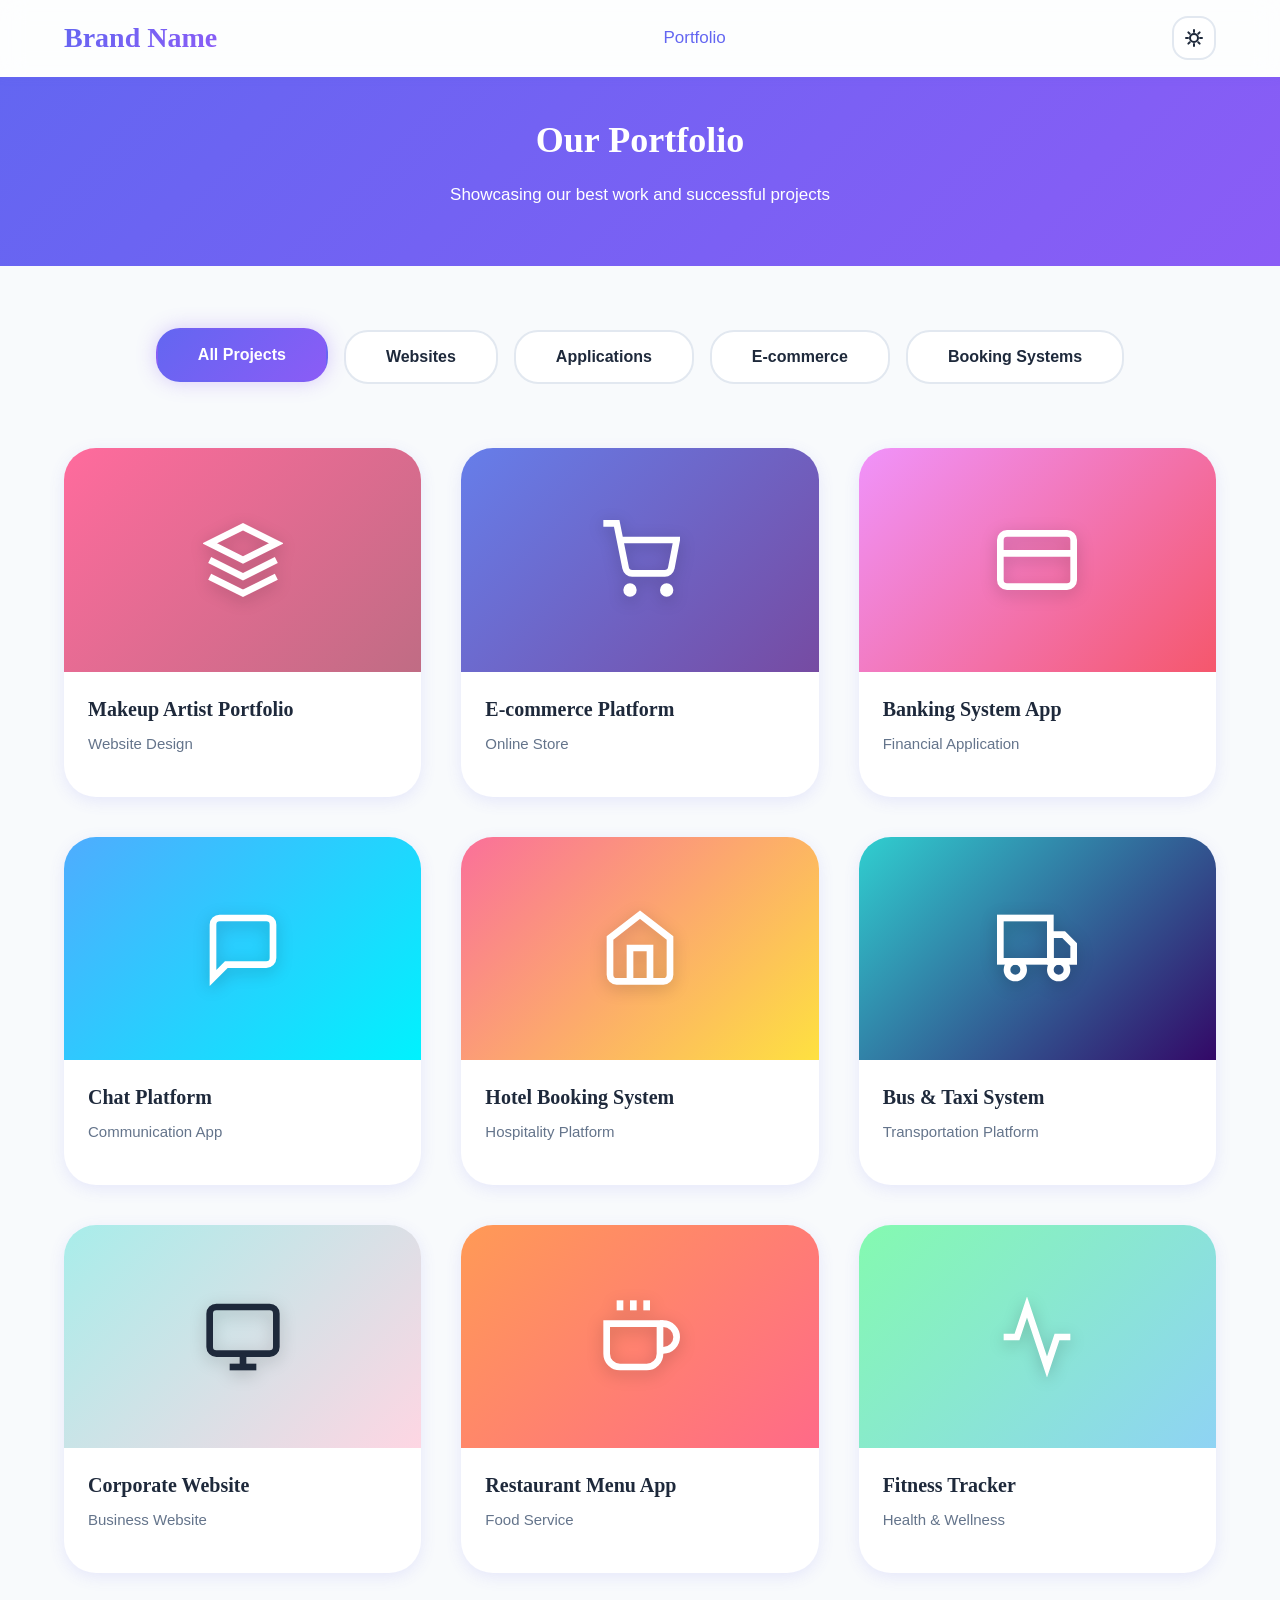
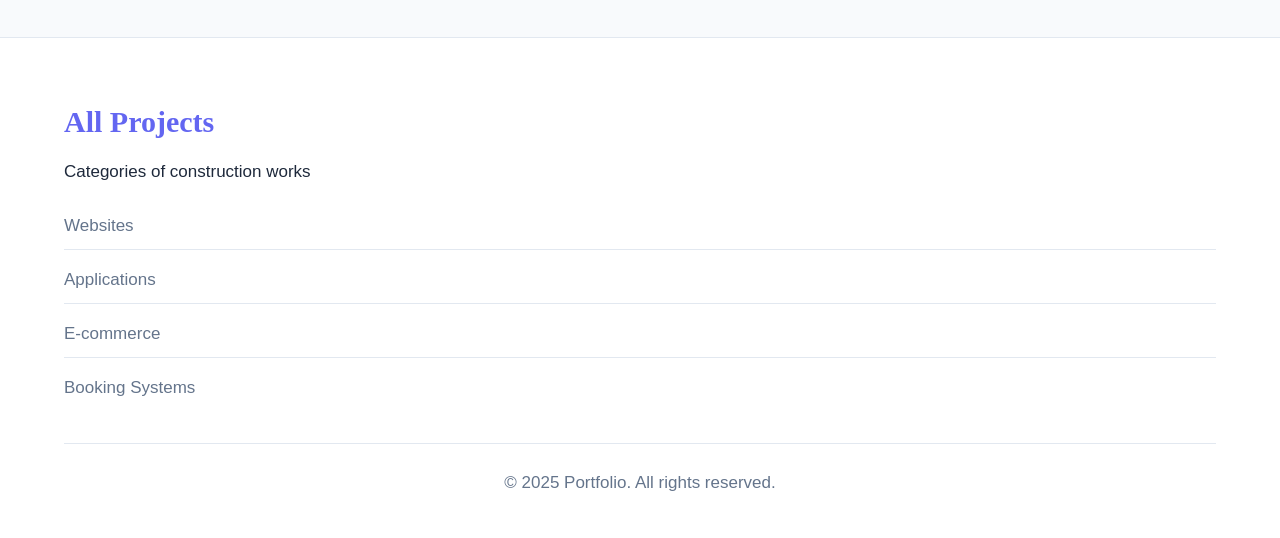
==== commit 47cee5b4: "Update footer content and add project categories Key features implemented: - Modified index.html to " ====
--- a/index.html
+++ b/index.html
@@ -333,13 +333,13 @@
         <div class="container">
             <div class="footer-content">
                 <div class="footer-section">
-                    <h3>About Us</h3>
-                    <p>We are dedicated to providing exceptional service and quality work.</p>
-                </div>
-                <div class="footer-section">
-                    <h3>Quick Links</h3>
-                    <ul>
-                        <li><a href="#portfolio">Portfolio</a></li>
+                    <h3>All Projects</h3>
+                    <p>Categories of construction works</p>
+                    <ul class="project-categories">
+                        <li>Websites</li>
+                        <li>Applications</li>
+                        <li>E-commerce</li>
+                        <li>Booking Systems</li>
                     </ul>
                 </div>
             </div>
--- a/css/styles.css
+++ b/css/styles.css
@@ -523,6 +523,22 @@
     color: var(--primary);
 }
 
+.project-categories {
+    list-style: none;
+    padding: 0;
+    margin: 0;
+}
+
+.project-categories li {
+    padding: var(--spacing-xs) 0;
+    color: var(--text-muted);
+    border-bottom: 1px solid var(--border);
+}
+
+.project-categories li:last-child {
+    border-bottom: none;
+}
+
 .footer-bottom {
     text-align: center;
     padding-top: var(--spacing-md);
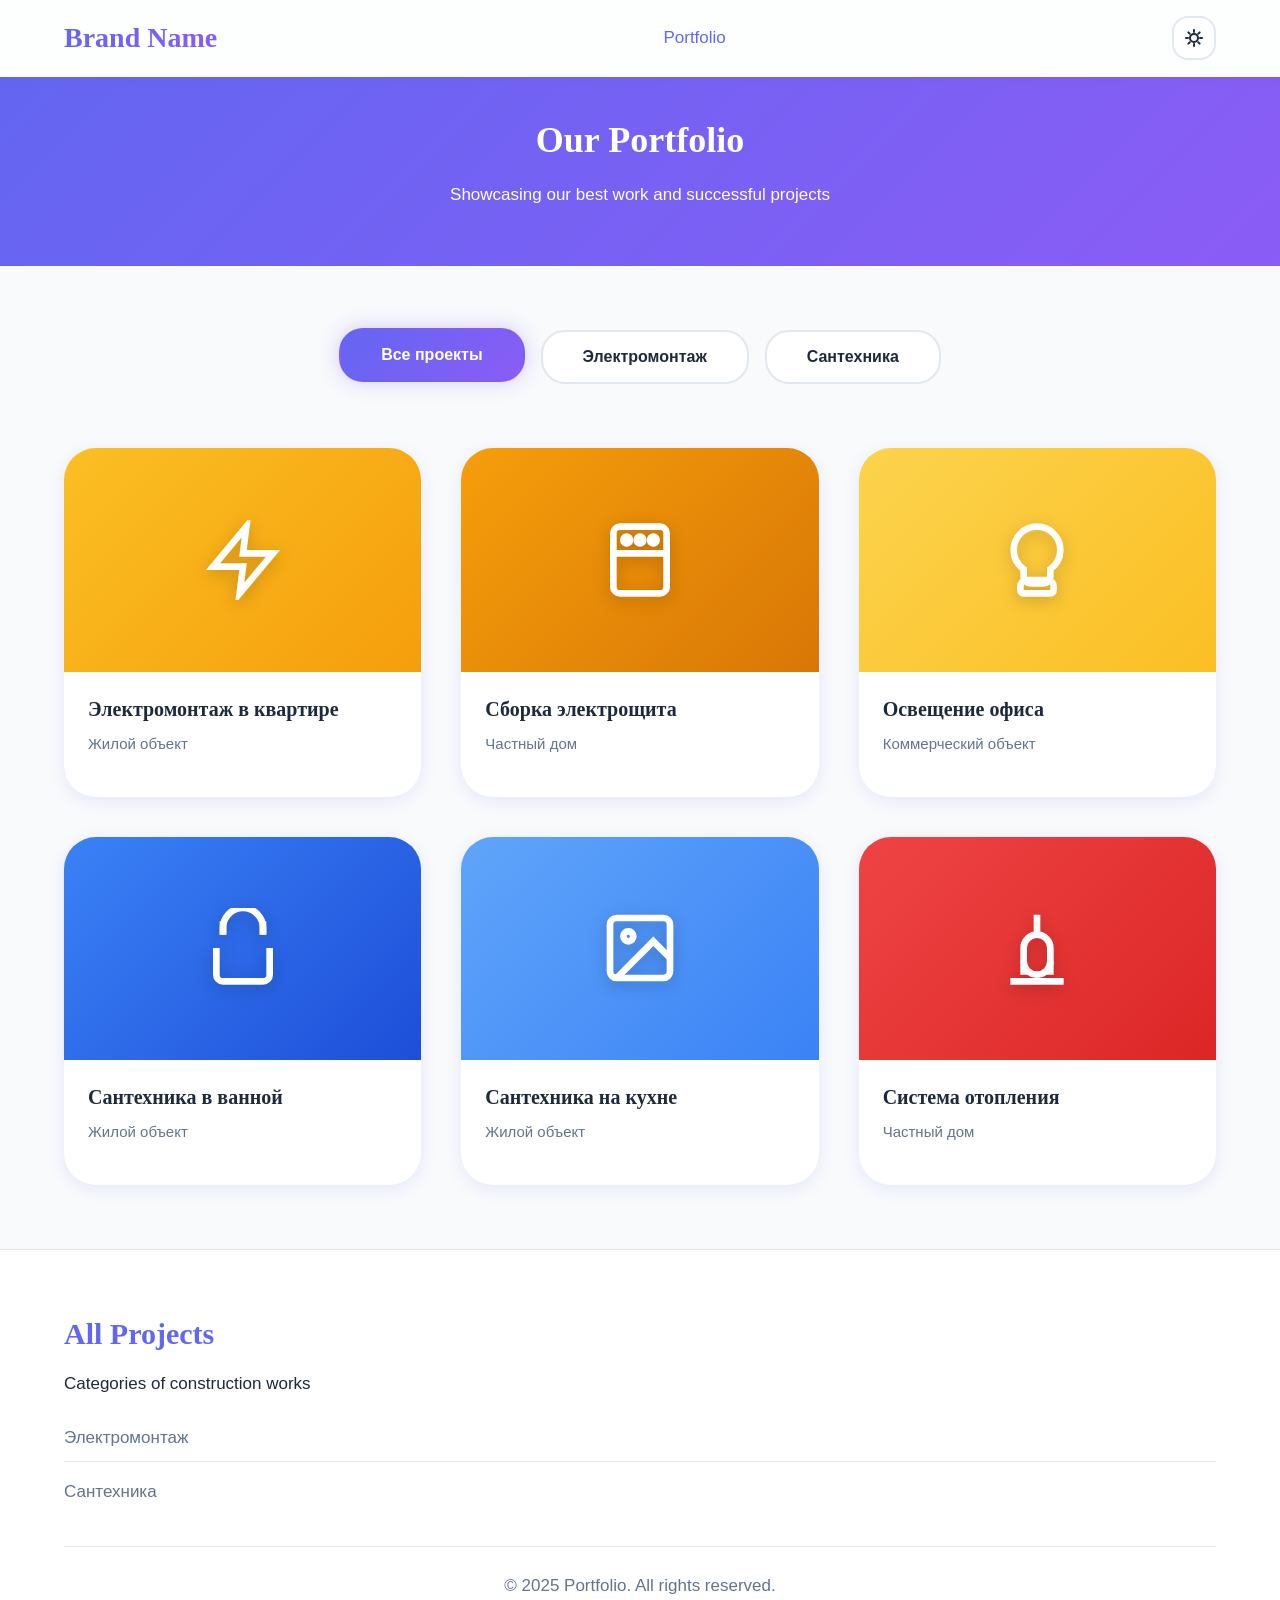
==== commit f422e071: "Update portfolio categories to electrical and plumbing services with filtered image display Key feat" ====
--- a/index.html
+++ b/index.html
@@ -66,261 +66,173 @@
         <div class="container">
             <!-- Portfolio filter buttons -->
             <div class="portfolio-filters">
-                <button class="filter-btn active" data-filter="all">All Projects</button>
-                <button class="filter-btn" data-filter="web">Websites</button>
-                <button class="filter-btn" data-filter="app">Applications</button>
-                <button class="filter-btn" data-filter="ecommerce">E-commerce</button>
-                <button class="filter-btn" data-filter="booking">Booking Systems</button>
+                <button class="filter-btn active" data-filter="all">Все проекты</button>
+                <button class="filter-btn" data-filter="electrical">Электромонтаж</button>
+                <button class="filter-btn" data-filter="plumbing">Сантехника</button>
             </div>
 
             <!-- Portfolio grid with real demo projects -->
             <div class="portfolio-grid">
 
-                <!-- Project 1: Makeup Artist Website -->
-                <article class="portfolio-item" data-category="web">
-                    <div class="portfolio-image">
-                        <div class="portfolio-placeholder"
-                            style="background: linear-gradient(135deg, #ff6b9d 0%, #c06c84 100%);">
-                            <svg width="80" height="80" viewBox="0 0 24 24" fill="none" stroke="white" stroke-width="2">
-                                <path d="M12 2L2 7l10 5 10-5-10-5z" />
-                                <path d="M2 17l10 5 10-5M2 12l10 5 10-5" />
-                            </svg>
-                        </div>
-                        <div class="portfolio-overlay">
-                            <h3>💄 Makeup Artist Portfolio</h3>
-                            <p>Elegant portfolio website for professional makeup artist with gallery, booking system,
-                                and before/after showcase</p>
-                            <div class="portfolio-tags">
-                                <span class="tag">HTML/CSS</span>
-                                <span class="tag">JavaScript</span>
-                                <span class="tag">Responsive</span>
-                            </div>
-                        </div>
-                    </div>
-                    <div class="portfolio-info">
-                        <h4>Makeup Artist Portfolio</h4>
-                        <p class="portfolio-category">Website Design</p>
-                    </div>
-                </article>
-
-                <!-- Project 2: E-commerce Platform -->
-                <article class="portfolio-item" data-category="ecommerce">
-                    <div class="portfolio-image">
-                        <div class="portfolio-placeholder"
-                            style="background: linear-gradient(135deg, #667eea 0%, #764ba2 100%);">
-                            <svg width="80" height="80" viewBox="0 0 24 24" fill="none" stroke="white" stroke-width="2">
-                                <circle cx="9" cy="21" r="1" />
-                                <circle cx="20" cy="21" r="1" />
-                                <path d="M1 1h4l2.68 13.39a2 2 0 0 0 2 1.61h9.72a2 2 0 0 0 2-1.61L23 6H6" />
-                            </svg>
-                        </div>
-                        <div class="portfolio-overlay">
-                            <h3>🛍️ E-commerce Platform</h3>
-                            <p>Full-featured online store with product catalog, shopping cart, payment integration, and
-                                admin dashboard</p>
-                            <div class="portfolio-tags">
-                                <span class="tag">PHP</span>
-                                <span class="tag">MySQL</span>
-                                <span class="tag">Payment Gateway</span>
-                            </div>
-                        </div>
-                    </div>
-                    <div class="portfolio-info">
-                        <h4>E-commerce Platform</h4>
-                        <p class="portfolio-category">Online Store</p>
-                    </div>
-                </article>
-
-                <!-- Project 3: Banking System App -->
-                <article class="portfolio-item" data-category="app">
-                    <div class="portfolio-image">
-                        <div class="portfolio-placeholder"
-                            style="background: linear-gradient(135deg, #f093fb 0%, #f5576c 100%);">
-                            <svg width="80" height="80" viewBox="0 0 24 24" fill="none" stroke="white" stroke-width="2">
-                                <rect x="1" y="4" width="22" height="16" rx="2" ry="2" />
-                                <line x1="1" y1="10" x2="23" y2="10" />
-                            </svg>
-                        </div>
-                        <div class="portfolio-overlay">
-                            <h3>🏦 Banking System</h3>
-                            <p>Secure banking application with account management, transactions, transfers, and
-                                real-time balance updates</p>
-                            <div class="portfolio-tags">
-                                <span class="tag">Security</span>
-                                <span class="tag">Encryption</span>
-                                <span class="tag">Real-time</span>
-                            </div>
-                        </div>
-                    </div>
-                    <div class="portfolio-info">
-                        <h4>Banking System App</h4>
-                        <p class="portfolio-category">Financial Application</p>
-                    </div>
-                </article>
-
-                <!-- Project 4: Chat Platform -->
-                <article class="portfolio-item" data-category="app">
-                    <div class="portfolio-image">
-                        <div class="portfolio-placeholder"
-                            style="background: linear-gradient(135deg, #4facfe 0%, #00f2fe 100%);">
-                            <svg width="80" height="80" viewBox="0 0 24 24" fill="none" stroke="white" stroke-width="2">
-                                <path d="M21 15a2 2 0 0 1-2 2H7l-4 4V5a2 2 0 0 1 2-2h14a2 2 0 0 1 2 2z" />
-                            </svg>
-                        </div>
-                        <div class="portfolio-overlay">
-                            <h3>💬 Chat Platform</h3>
-                            <p>Real-time messaging platform with group chats, file sharing, emoji support, and online
-                                status indicators</p>
-                            <div class="portfolio-tags">
-                                <span class="tag">WebSocket</span>
-                                <span class="tag">Real-time</span>
-                                <span class="tag">Notifications</span>
-                            </div>
-                        </div>
-                    </div>
-                    <div class="portfolio-info">
-                        <h4>Chat Platform</h4>
-                        <p class="portfolio-category">Communication App</p>
-                    </div>
-                </article>
-
-                <!-- Project 5: Hotel Booking System -->
-                <article class="portfolio-item" data-category="booking">
-                    <div class="portfolio-image">
-                        <div class="portfolio-placeholder"
-                            style="background: linear-gradient(135deg, #fa709a 0%, #fee140 100%);">
-                            <svg width="80" height="80" viewBox="0 0 24 24" fill="none" stroke="white" stroke-width="2">
-                                <path d="M3 9l9-7 9 7v11a2 2 0 0 1-2 2H5a2 2 0 0 1-2-2z" />
-                                <polyline points="9 22 9 12 15 12 15 22" />
-                            </svg>
-                        </div>
-                        <div class="portfolio-overlay">
-                            <h3>🏨 Hotel Booking System</h3>
-                            <p>Complete hotel reservation system with room availability, online booking, payment
-                                processing, and guest management</p>
-                            <div class="portfolio-tags">
-                                <span class="tag">Booking Engine</span>
-                                <span class="tag">Calendar</span>
-                                <span class="tag">Payments</span>
-                            </div>
-                        </div>
-                    </div>
-                    <div class="portfolio-info">
-                        <h4>Hotel Booking System</h4>
-                        <p class="portfolio-category">Hospitality Platform</p>
-                    </div>
-                </article>
-
-                <!-- Project 6: Bus & Taxi System -->
-                <article class="portfolio-item" data-category="booking">
-                    <div class="portfolio-image">
-                        <div class="portfolio-placeholder"
-                            style="background: linear-gradient(135deg, #30cfd0 0%, #330867 100%);">
-                            <svg width="80" height="80" viewBox="0 0 24 24" fill="none" stroke="white" stroke-width="2">
-                                <rect x="1" y="3" width="15" height="13" />
-                                <polygon points="16 8 20 8 23 11 23 16 16 16 16 8" />
-                                <circle cx="5.5" cy="18.5" r="2.5" />
-                                <circle cx="18.5" cy="18.5" r="2.5" />
-                            </svg>
-                        </div>
-                        <div class="portfolio-overlay">
-                            <h3>🚌 Bus & Taxi Booking</h3>
-                            <p>Transportation booking platform with route planning, real-time tracking, fare
-                                calculation, and driver management</p>
-                            <div class="portfolio-tags">
-                                <span class="tag">GPS Tracking</span>
-                                <span class="tag">Route Planning</span>
-                                <span class="tag">Mobile App</span>
-                            </div>
-                        </div>
-                    </div>
-                    <div class="portfolio-info">
-                        <h4>Bus & Taxi System</h4>
-                        <p class="portfolio-category">Transportation Platform</p>
-                    </div>
-                </article>
-
-                <!-- Project 7: Corporate Website -->
-                <article class="portfolio-item" data-category="web">
-                    <div class="portfolio-image">
-                        <div class="portfolio-placeholder"
-                            style="background: linear-gradient(135deg, #a8edea 0%, #fed6e3 100%);">
-                            <svg width="80" height="80" viewBox="0 0 24 24" fill="none" stroke="currentColor"
-                                stroke-width="2">
-                                <rect x="2" y="3" width="20" height="14" rx="2" ry="2" />
-                                <line x1="8" y1="21" x2="16" y2="21" />
-                                <line x1="12" y1="17" x2="12" y2="21" />
-                            </svg>
-                        </div>
-                        <div class="portfolio-overlay">
-                            <h3>🏢 Corporate Website</h3>
-                            <p>Professional corporate website with company profile, services showcase, team section</p>
-                            <div class="portfolio-tags">
-                                <span class="tag">Corporate</span>
-                                <span class="tag">SEO</span>
-                                <span class="tag">CMS</span>
-                            </div>
-                        </div>
-                    </div>
-                    <div class="portfolio-info">
-                        <h4>Corporate Website</h4>
-                        <p class="portfolio-category">Business Website</p>
-                    </div>
-                </article>
-
-                <!-- Project 8: Restaurant Menu App -->
-                <article class="portfolio-item" data-category="app">
-                    <div class="portfolio-image">
-                        <div class="portfolio-placeholder"
-                            style="background: linear-gradient(135deg, #ff9a56 0%, #ff6a88 100%);">
-                            <svg width="80" height="80" viewBox="0 0 24 24" fill="none" stroke="white" stroke-width="2">
-                                <path d="M18 8h1a4 4 0 0 1 0 8h-1" />
-                                <path d="M2 8h16v9a4 4 0 0 1-4 4H6a4 4 0 0 1-4-4V8z" />
-                                <line x1="6" y1="1" x2="6" y2="4" />
-                                <line x1="10" y1="1" x2="10" y2="4" />
-                                <line x1="14" y1="1" x2="14" y2="4" />
-                            </svg>
-                        </div>
-                        <div class="portfolio-overlay">
-                            <h3>🍽️ Restaurant Menu App</h3>
-                            <p>Digital menu system with food ordering, table reservation, and kitchen management
-                                dashboard</p>
-                            <div class="portfolio-tags">
-                                <span class="tag">QR Code</span>
-                                <span class="tag">Ordering</span>
-                                <span class="tag">POS</span>
-                            </div>
-                        </div>
-                    </div>
-                    <div class="portfolio-info">
-                        <h4>Restaurant Menu App</h4>
-                        <p class="portfolio-category">Food Service</p>
-                    </div>
-                </article>
-
-                <!-- Project 9: Fitness Tracker -->
-                <article class="portfolio-item" data-category="app">
-                    <div class="portfolio-image">
-                        <div class="portfolio-placeholder"
-                            style="background: linear-gradient(135deg, #84fab0 0%, #8fd3f4 100%);">
-                            <svg width="80" height="80" viewBox="0 0 24 24" fill="none" stroke="white" stroke-width="2">
-                                <polyline points="22 12 18 12 15 21 9 3 6 12 2 12" />
-                            </svg>
-                        </div>
-                        <div class="portfolio-overlay">
-                            <h3>💪 Fitness Tracker</h3>
-                            <p>Health and fitness tracking app with workout plans, progress monitoring, and nutrition
-                                tracking</p>
-                            <div class="portfolio-tags">
-                                <span class="tag">Health</span>
-                                <span class="tag">Analytics</span>
-                                <span class="tag">Charts</span>
-                            </div>
-                        </div>
-                    </div>
-                    <div class="portfolio-info">
-                        <h4>Fitness Tracker</h4>
-                        <p class="portfolio-category">Health & Wellness</p>
+                <!-- Project 1: Electrical Installation -->
+                <article class="portfolio-item" data-category="electrical">
+                    <div class="portfolio-image">
+                        <div class="portfolio-placeholder"
+                            style="background: linear-gradient(135deg, #fbbf24 0%, #f59e0b 100%);">
+                            <svg width="80" height="80" viewBox="0 0 24 24" fill="none" stroke="white" stroke-width="2">
+                                <path d="M13 2L3 14h9l-1 8 10-12h-9l1-8z" />
+                            </svg>
+                        </div>
+                        <div class="portfolio-overlay">
+                            <h3>⚡ Электромонтаж в квартире</h3>
+                            <p>Полная замена электропроводки в трехкомнатной квартире. Установка розеток, выключателей, щитка.</p>
+                            <div class="portfolio-tags">
+                                <span class="tag">Проводка</span>
+                                <span class="tag">Щиток</span>
+                                <span class="tag">Розетки</span>
+                            </div>
+                        </div>
+                    </div>
+                    <div class="portfolio-info">
+                        <h4>Электромонтаж в квартире</h4>
+                        <p class="portfolio-category">Жилой объект</p>
+                    </div>
+                </article>
+
+                <!-- Project 2: Electrical Panel Installation -->
+                <article class="portfolio-item" data-category="electrical">
+                    <div class="portfolio-image">
+                        <div class="portfolio-placeholder"
+                            style="background: linear-gradient(135deg, #f59e0b 0%, #d97706 100%);">
+                            <svg width="80" height="80" viewBox="0 0 24 24" fill="none" stroke="white" stroke-width="2">
+                                <rect x="4" y="2" width="16" height="20" rx="2" />
+                                <line x1="4" y1="10" x2="20" y2="10" />
+                                <circle cx="8" cy="6" r="1" fill="white" />
+                                <circle cx="12" cy="6" r="1" fill="white" />
+                                <circle cx="16" cy="6" r="1" fill="white" />
+                            </svg>
+                        </div>
+                        <div class="portfolio-overlay">
+                            <h3>🔌 Сборка электрощита</h3>
+                            <p>Монтаж и сборка распределительного щита для частного дома. Установка автоматов, УЗО, реле напряжения.</p>
+                            <div class="portfolio-tags">
+                                <span class="tag">Щиток</span>
+                                <span class="tag">Автоматы</span>
+                                <span class="tag">УЗО</span>
+                            </div>
+                        </div>
+                    </div>
+                    <div class="portfolio-info">
+                        <h4>Сборка электрощита</h4>
+                        <p class="portfolio-category">Частный дом</p>
+                    </div>
+                </article>
+
+                <!-- Project 3: Lighting Installation -->
+                <article class="portfolio-item" data-category="electrical">
+                    <div class="portfolio-image">
+                        <div class="portfolio-placeholder"
+                            style="background: linear-gradient(135deg, #fcd34d 0%, #fbbf24 100%);">
+                            <svg width="80" height="80" viewBox="0 0 24 24" fill="none" stroke="white" stroke-width="2">
+                                <path d="M9 18h6a2 2 0 0 1 2 2v1a1 1 0 0 1-1 1H8a1 1 0 0 1-1-1v-1a2 2 0 0 1 2-2z" />
+                                <path d="M12 2a7 7 0 0 0-7 7c0 2.38 1.19 4.47 3 5.74V17a2 2 0 0 0 2 2h4a2 2 0 0 0 2-2v-2.26C17.81 13.47 19 11.38 19 9a7 7 0 0 0-7-7z" />
+                            </svg>
+                        </div>
+                        <div class="portfolio-overlay">
+                            <h3>💡 Освещение офиса</h3>
+                            <p>Установка светодиодного освещения в офисном помещении. Монтаж трековых светильников, подсветки.</p>
+                            <div class="portfolio-tags">
+                                <span class="tag">LED</span>
+                                <span class="tag">Светильники</span>
+                                <span class="tag">Офис</span>
+                            </div>
+                        </div>
+                    </div>
+                    <div class="portfolio-info">
+                        <h4>Освещение офиса</h4>
+                        <p class="portfolio-category">Коммерческий объект</p>
+                    </div>
+                </article>
+
+                <!-- Project 4: Plumbing Bathroom Renovation -->
+                <article class="portfolio-item" data-category="plumbing">
+                    <div class="portfolio-image">
+                        <div class="portfolio-placeholder"
+                            style="background: linear-gradient(135deg, #3b82f6 0%, #1d4ed8 100%);">
+                            <svg width="80" height="80" viewBox="0 0 24 24" fill="none" stroke="white" stroke-width="2">
+                                <path d="M4 12v8a2 2 0 0 0 2 2h12a2 2 0 0 0 2-2v-8" />
+                                <path d="M6 8V6a6 6 0 0 1 12 0v2" />
+                                <line x1="6" y1="4" x2="6" y2="8" />
+                                <line x1="18" y1="4" x2="18" y2="8" />
+                            </svg>
+                        </div>
+                        <div class="portfolio-overlay">
+                            <h3>🚿 Сантехника в ванной</h3>
+                            <p>Полная замена сантехники в ванной комнате. Установка ванны, раковины, смесителей, душевой системы.</p>
+                            <div class="portfolio-tags">
+                                <span class="tag">Ванна</span>
+                                <span class="tag">Раковина</span>
+                                <span class="tag">Смесители</span>
+                            </div>
+                        </div>
+                    </div>
+                    <div class="portfolio-info">
+                        <h4>Сантехника в ванной</h4>
+                        <p class="portfolio-category">Жилой объект</p>
+                    </div>
+                </article>
+
+                <!-- Project 5: Kitchen Plumbing -->
+                <article class="portfolio-item" data-category="plumbing">
+                    <div class="portfolio-image">
+                        <div class="portfolio-placeholder"
+                            style="background: linear-gradient(135deg, #60a5fa 0%, #3b82f6 100%);">
+                            <svg width="80" height="80" viewBox="0 0 24 24" fill="none" stroke="white" stroke-width="2">
+                                <rect x="3" y="3" width="18" height="18" rx="2" />
+                                <circle cx="8.5" cy="8.5" r="1.5" />
+                                <path d="M21 15l-5-5L5 21" />
+                            </svg>
+                        </div>
+                        <div class="portfolio-overlay">
+                            <h3>🍽️ Сантехника на кухне</h3>
+                            <p>Подключение кухонной мойки, посудомоечной машины, установка фильтра для воды, сифонов.</p>
+                            <div class="portfolio-tags">
+                                <span class="tag">Мойка</span>
+                                <span class="tag">Посудомойка</span>
+                                <span class="tag">Фильтр</span>
+                            </div>
+                        </div>
+                    </div>
+                    <div class="portfolio-info">
+                        <h4>Сантехника на кухне</h4>
+                        <p class="portfolio-category">Жилой объект</p>
+                    </div>
+                </article>
+
+                <!-- Project 6: Heating System -->
+                <article class="portfolio-item" data-category="plumbing">
+                    <div class="portfolio-image">
+                        <div class="portfolio-placeholder"
+                            style="background: linear-gradient(135deg, #ef4444 0%, #dc2626 100%);">
+                            <svg width="80" height="80" viewBox="0 0 24 24" fill="none" stroke="white" stroke-width="2">
+                                <path d="M12 2v6m0 0a4 4 0 0 1 4 4v4a4 4 0 0 1-4 4 4 4 0 0 1-4-4v-4a4 4 0 0 1 4-4z" />
+                                <path d="M8 16v4m8-4v4" />
+                                <line x1="4" y1="22" x2="20" y2="22" />
+                            </svg>
+                        </div>
+                        <div class="portfolio-overlay">
+                            <h3>🔥 Система отопления</h3>
+                            <p>Монтаж системы отопления в частном доме. Установка радиаторов, труб, циркуляционного насоса.</p>
+                            <div class="portfolio-tags">
+                                <span class="tag">Отопление</span>
+                                <span class="tag">Радиаторы</span>
+                                <span class="tag">Трубы</span>
+                            </div>
+                        </div>
+                    </div>
+                    <div class="portfolio-info">
+                        <h4>Система отопления</h4>
+                        <p class="portfolio-category">Частный дом</p>
                     </div>
                 </article>
 
@@ -336,10 +248,8 @@
                     <h3>All Projects</h3>
                     <p>Categories of construction works</p>
                     <ul class="project-categories">
-                        <li>Websites</li>
-                        <li>Applications</li>
-                        <li>E-commerce</li>
-                        <li>Booking Systems</li>
+                        <li><a href="#" data-category="electrical">Электромонтаж</a></li>
+                        <li><a href="#" data-category="plumbing">Сантехника</a></li>
                     </ul>
                 </div>
             </div>
--- a/css/styles.css
+++ b/css/styles.css
@@ -531,12 +531,21 @@
 
 .project-categories li {
     padding: var(--spacing-xs) 0;
-    color: var(--text-muted);
     border-bottom: 1px solid var(--border);
 }
 
 .project-categories li:last-child {
     border-bottom: none;
+}
+
+.project-categories a {
+    color: var(--text-muted);
+    text-decoration: none;
+    transition: color 0.3s ease;
+}
+
+.project-categories a:hover {
+    color: var(--primary);
 }
 
 .footer-bottom {
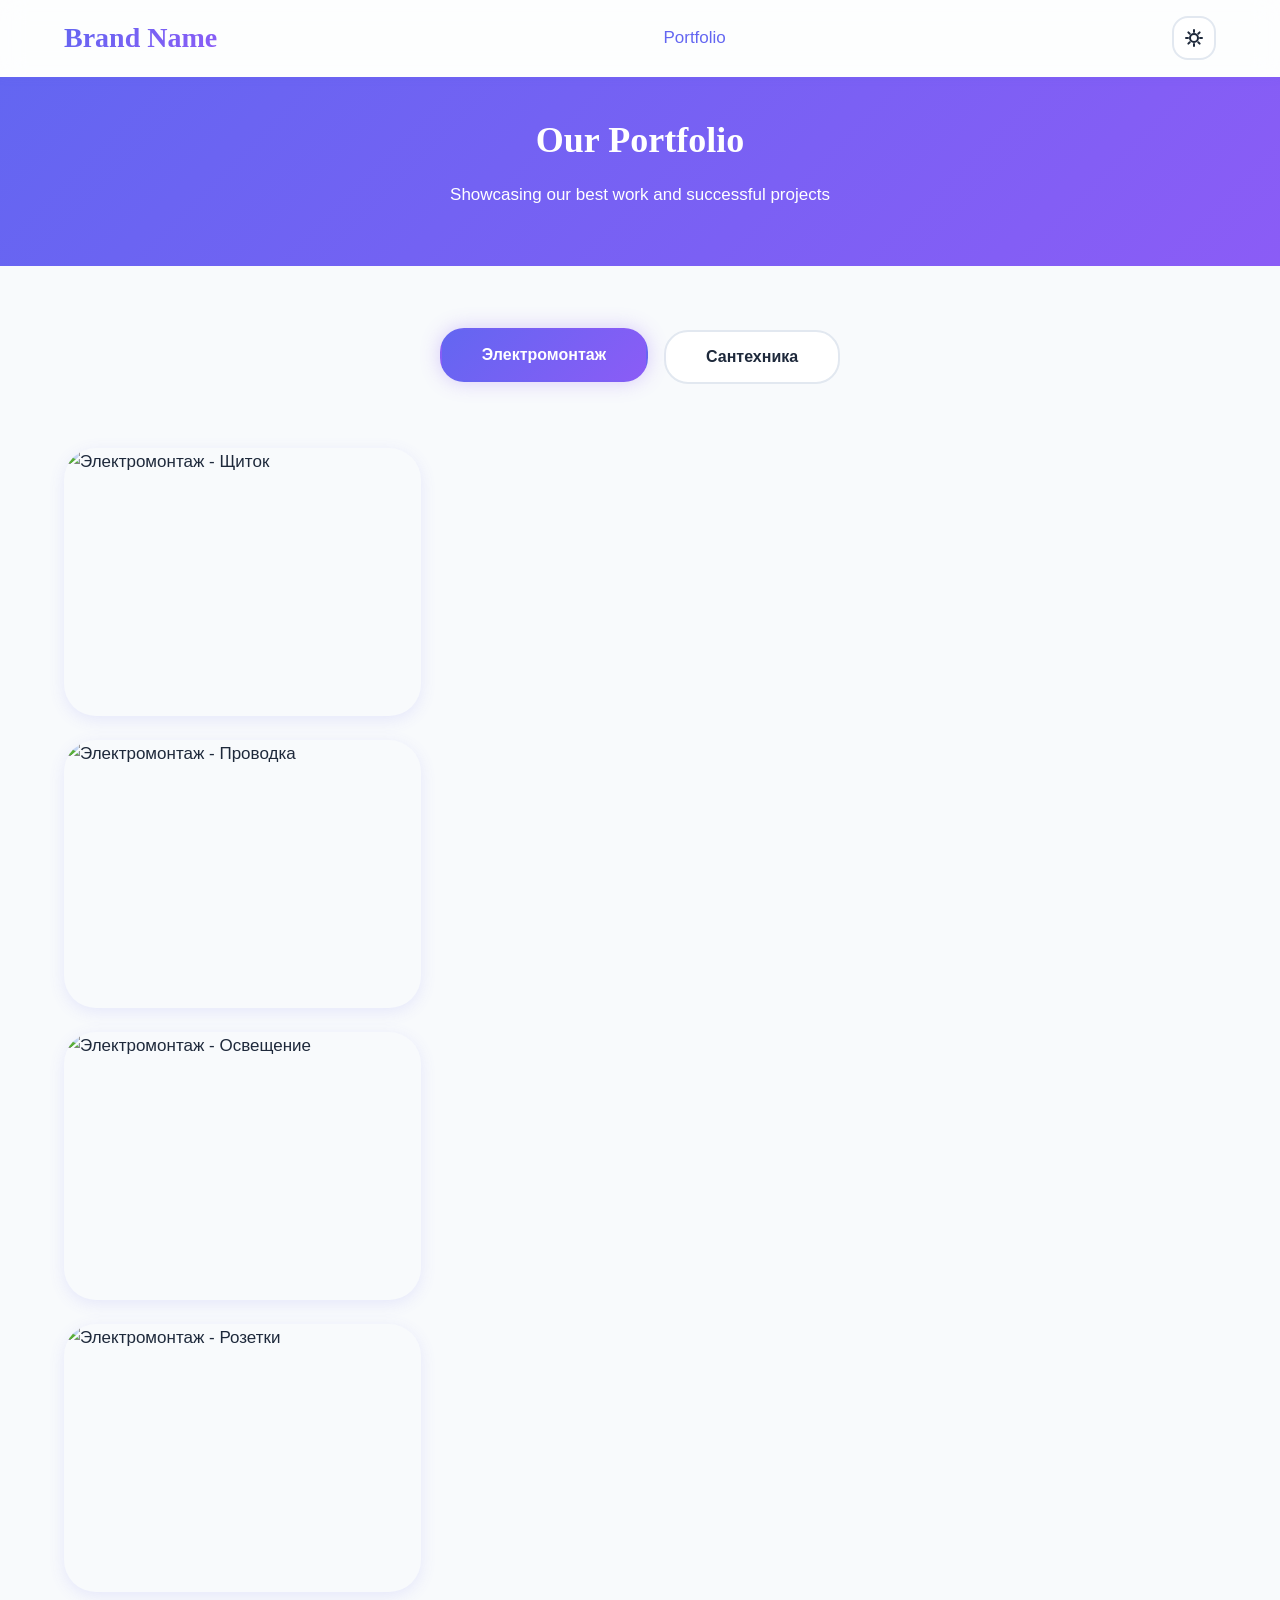
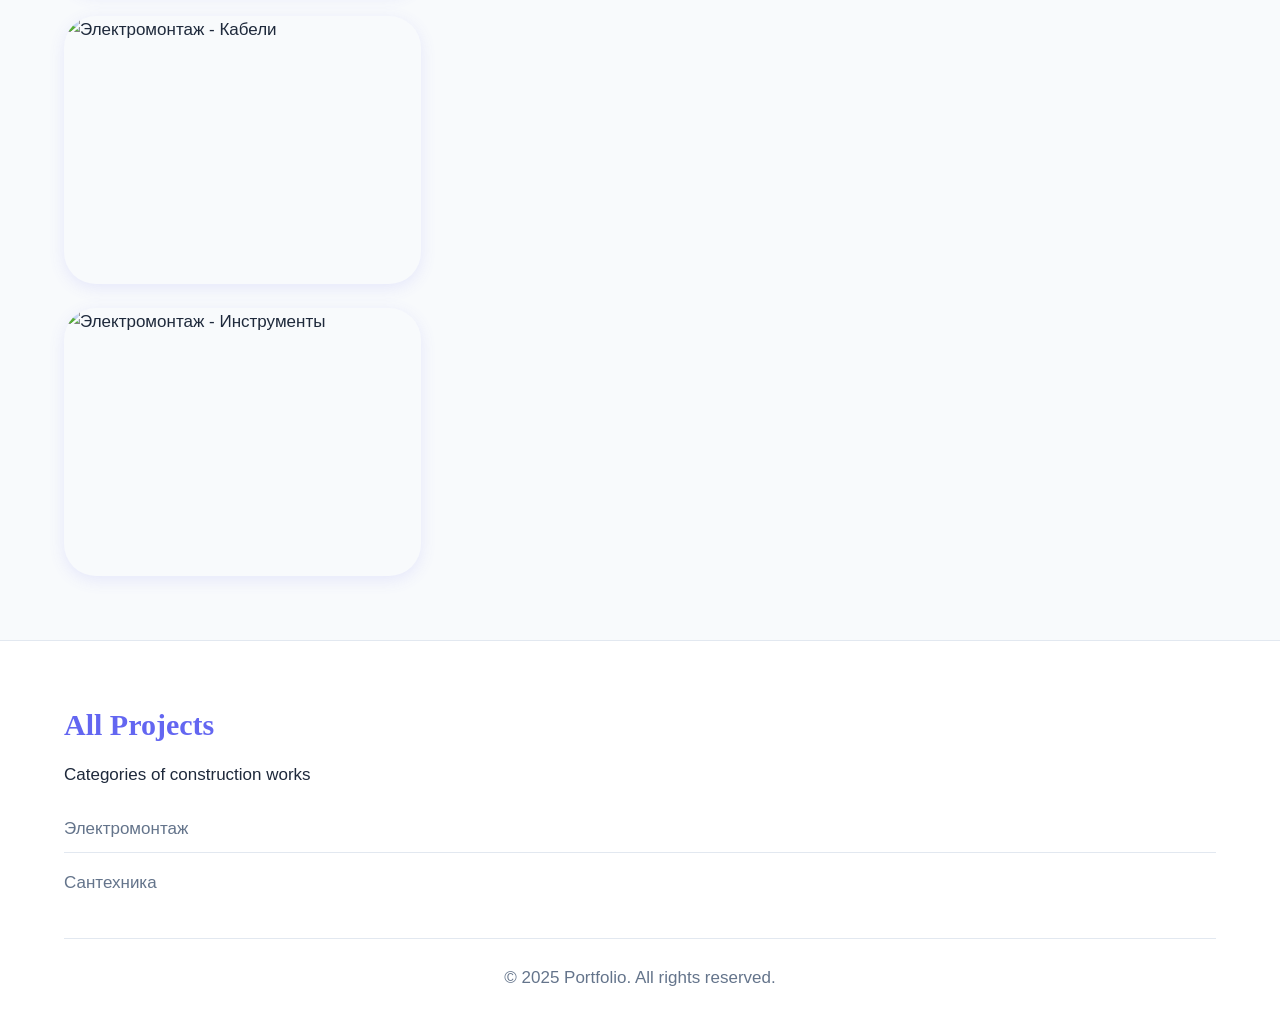
==== commit 4c1350bb: "Title: Replace "All Projects" button with photo galleries for plumbing and electrical categories Key" ====
--- a/index.html
+++ b/index.html
@@ -66,179 +66,105 @@
         <div class="container">
             <!-- Portfolio filter buttons -->
             <div class="portfolio-filters">
-                <button class="filter-btn active" data-filter="all">Все проекты</button>
-                <button class="filter-btn" data-filter="electrical">Электромонтаж</button>
+                <button class="filter-btn active" data-filter="electrical">Электромонтаж</button>
                 <button class="filter-btn" data-filter="plumbing">Сантехника</button>
             </div>
 
-            <!-- Portfolio grid with real demo projects -->
-            <div class="portfolio-grid">
-
-                <!-- Project 1: Electrical Installation -->
-                <article class="portfolio-item" data-category="electrical">
-                    <div class="portfolio-image">
-                        <div class="portfolio-placeholder"
-                            style="background: linear-gradient(135deg, #fbbf24 0%, #f59e0b 100%);">
-                            <svg width="80" height="80" viewBox="0 0 24 24" fill="none" stroke="white" stroke-width="2">
-                                <path d="M13 2L3 14h9l-1 8 10-12h-9l1-8z" />
-                            </svg>
-                        </div>
-                        <div class="portfolio-overlay">
-                            <h3>⚡ Электромонтаж в квартире</h3>
-                            <p>Полная замена электропроводки в трехкомнатной квартире. Установка розеток, выключателей, щитка.</p>
-                            <div class="portfolio-tags">
-                                <span class="tag">Проводка</span>
-                                <span class="tag">Щиток</span>
-                                <span class="tag">Розетки</span>
-                            </div>
-                        </div>
-                    </div>
-                    <div class="portfolio-info">
-                        <h4>Электромонтаж в квартире</h4>
-                        <p class="portfolio-category">Жилой объект</p>
-                    </div>
-                </article>
-
-                <!-- Project 2: Electrical Panel Installation -->
-                <article class="portfolio-item" data-category="electrical">
-                    <div class="portfolio-image">
-                        <div class="portfolio-placeholder"
-                            style="background: linear-gradient(135deg, #f59e0b 0%, #d97706 100%);">
-                            <svg width="80" height="80" viewBox="0 0 24 24" fill="none" stroke="white" stroke-width="2">
-                                <rect x="4" y="2" width="16" height="20" rx="2" />
-                                <line x1="4" y1="10" x2="20" y2="10" />
-                                <circle cx="8" cy="6" r="1" fill="white" />
-                                <circle cx="12" cy="6" r="1" fill="white" />
-                                <circle cx="16" cy="6" r="1" fill="white" />
-                            </svg>
-                        </div>
-                        <div class="portfolio-overlay">
-                            <h3>🔌 Сборка электрощита</h3>
-                            <p>Монтаж и сборка распределительного щита для частного дома. Установка автоматов, УЗО, реле напряжения.</p>
-                            <div class="portfolio-tags">
-                                <span class="tag">Щиток</span>
-                                <span class="tag">Автоматы</span>
-                                <span class="tag">УЗО</span>
-                            </div>
-                        </div>
-                    </div>
-                    <div class="portfolio-info">
-                        <h4>Сборка электрощита</h4>
-                        <p class="portfolio-category">Частный дом</p>
-                    </div>
-                </article>
-
-                <!-- Project 3: Lighting Installation -->
-                <article class="portfolio-item" data-category="electrical">
-                    <div class="portfolio-image">
-                        <div class="portfolio-placeholder"
-                            style="background: linear-gradient(135deg, #fcd34d 0%, #fbbf24 100%);">
-                            <svg width="80" height="80" viewBox="0 0 24 24" fill="none" stroke="white" stroke-width="2">
-                                <path d="M9 18h6a2 2 0 0 1 2 2v1a1 1 0 0 1-1 1H8a1 1 0 0 1-1-1v-1a2 2 0 0 1 2-2z" />
-                                <path d="M12 2a7 7 0 0 0-7 7c0 2.38 1.19 4.47 3 5.74V17a2 2 0 0 0 2 2h4a2 2 0 0 0 2-2v-2.26C17.81 13.47 19 11.38 19 9a7 7 0 0 0-7-7z" />
-                            </svg>
-                        </div>
-                        <div class="portfolio-overlay">
-                            <h3>💡 Освещение офиса</h3>
-                            <p>Установка светодиодного освещения в офисном помещении. Монтаж трековых светильников, подсветки.</p>
-                            <div class="portfolio-tags">
-                                <span class="tag">LED</span>
-                                <span class="tag">Светильники</span>
-                                <span class="tag">Офис</span>
-                            </div>
-                        </div>
-                    </div>
-                    <div class="portfolio-info">
-                        <h4>Освещение офиса</h4>
-                        <p class="portfolio-category">Коммерческий объект</p>
-                    </div>
-                </article>
-
-                <!-- Project 4: Plumbing Bathroom Renovation -->
-                <article class="portfolio-item" data-category="plumbing">
-                    <div class="portfolio-image">
-                        <div class="portfolio-placeholder"
-                            style="background: linear-gradient(135deg, #3b82f6 0%, #1d4ed8 100%);">
-                            <svg width="80" height="80" viewBox="0 0 24 24" fill="none" stroke="white" stroke-width="2">
-                                <path d="M4 12v8a2 2 0 0 0 2 2h12a2 2 0 0 0 2-2v-8" />
-                                <path d="M6 8V6a6 6 0 0 1 12 0v2" />
-                                <line x1="6" y1="4" x2="6" y2="8" />
-                                <line x1="18" y1="4" x2="18" y2="8" />
-                            </svg>
-                        </div>
-                        <div class="portfolio-overlay">
-                            <h3>🚿 Сантехника в ванной</h3>
-                            <p>Полная замена сантехники в ванной комнате. Установка ванны, раковины, смесителей, душевой системы.</p>
-                            <div class="portfolio-tags">
-                                <span class="tag">Ванна</span>
-                                <span class="tag">Раковина</span>
-                                <span class="tag">Смесители</span>
-                            </div>
-                        </div>
-                    </div>
-                    <div class="portfolio-info">
-                        <h4>Сантехника в ванной</h4>
-                        <p class="portfolio-category">Жилой объект</p>
-                    </div>
-                </article>
-
-                <!-- Project 5: Kitchen Plumbing -->
-                <article class="portfolio-item" data-category="plumbing">
-                    <div class="portfolio-image">
-                        <div class="portfolio-placeholder"
-                            style="background: linear-gradient(135deg, #60a5fa 0%, #3b82f6 100%);">
-                            <svg width="80" height="80" viewBox="0 0 24 24" fill="none" stroke="white" stroke-width="2">
-                                <rect x="3" y="3" width="18" height="18" rx="2" />
-                                <circle cx="8.5" cy="8.5" r="1.5" />
-                                <path d="M21 15l-5-5L5 21" />
-                            </svg>
-                        </div>
-                        <div class="portfolio-overlay">
-                            <h3>🍽️ Сантехника на кухне</h3>
-                            <p>Подключение кухонной мойки, посудомоечной машины, установка фильтра для воды, сифонов.</p>
-                            <div class="portfolio-tags">
-                                <span class="tag">Мойка</span>
-                                <span class="tag">Посудомойка</span>
-                                <span class="tag">Фильтр</span>
-                            </div>
-                        </div>
-                    </div>
-                    <div class="portfolio-info">
-                        <h4>Сантехника на кухне</h4>
-                        <p class="portfolio-category">Жилой объект</p>
-                    </div>
-                </article>
-
-                <!-- Project 6: Heating System -->
-                <article class="portfolio-item" data-category="plumbing">
-                    <div class="portfolio-image">
-                        <div class="portfolio-placeholder"
-                            style="background: linear-gradient(135deg, #ef4444 0%, #dc2626 100%);">
-                            <svg width="80" height="80" viewBox="0 0 24 24" fill="none" stroke="white" stroke-width="2">
-                                <path d="M12 2v6m0 0a4 4 0 0 1 4 4v4a4 4 0 0 1-4 4 4 4 0 0 1-4-4v-4a4 4 0 0 1 4-4z" />
-                                <path d="M8 16v4m8-4v4" />
-                                <line x1="4" y1="22" x2="20" y2="22" />
-                            </svg>
-                        </div>
-                        <div class="portfolio-overlay">
-                            <h3>🔥 Система отопления</h3>
-                            <p>Монтаж системы отопления в частном доме. Установка радиаторов, труб, циркуляционного насоса.</p>
-                            <div class="portfolio-tags">
-                                <span class="tag">Отопление</span>
-                                <span class="tag">Радиаторы</span>
-                                <span class="tag">Трубы</span>
-                            </div>
-                        </div>
-                    </div>
-                    <div class="portfolio-info">
-                        <h4>Система отопления</h4>
-                        <p class="portfolio-category">Частный дом</p>
-                    </div>
-                </article>
+            <!-- Portfolio grid with photo galleries -->
+            <div class="portfolio-grid" id="gallery-container">
+
+                <!-- Electrical Gallery -->
+                <div class="gallery-category" data-category="electrical">
+                    <div class="gallery-item" data-src="https://images.unsplash.com/photo-1621905251189-08b45d6a269e?w=800">
+                        <img src="https://images.unsplash.com/photo-1621905251189-08b45d6a269e?w=400" alt="Электромонтаж - Щиток">
+                        <div class="gallery-overlay">
+                            <span>📷 Электрощит</span>
+                        </div>
+                    </div>
+                    <div class="gallery-item" data-src="https://images.unsplash.com/photo-1558402529-d2638a7023e9?w=800">
+                        <img src="https://images.unsplash.com/photo-1558402529-d2638a7023e9?w=400" alt="Электромонтаж - Проводка">
+                        <div class="gallery-overlay">
+                            <span>📷 Проводка</span>
+                        </div>
+                    </div>
+                    <div class="gallery-item" data-src="https://images.unsplash.com/photo-1497366811353-6870744d04b2?w=800">
+                        <img src="https://images.unsplash.com/photo-1497366811353-6870744d04b2?w=400" alt="Электромонтаж - Освещение">
+                        <div class="gallery-overlay">
+                            <span>📷 Освещение</span>
+                        </div>
+                    </div>
+                    <div class="gallery-item" data-src="https://images.unsplash.com/photo-1565514020125-69b878d6c8e0?w=800">
+                        <img src="https://images.unsplash.com/photo-1565514020125-69b878d6c8e0?w=400" alt="Электромонтаж - Розетки">
+                        <div class="gallery-overlay">
+                            <span>📷 Розетки</span>
+                        </div>
+                    </div>
+                    <div class="gallery-item" data-src="https://images.unsplash.com/photo-1544724569-5f546fd6f2b5?w=800">
+                        <img src="https://images.unsplash.com/photo-1544724569-5f546fd6f2b5?w=400" alt="Электромонтаж - Кабели">
+                        <div class="gallery-overlay">
+                            <span>📷 Кабели</span>
+                        </div>
+                    </div>
+                    <div class="gallery-item" data-src="https://images.unsplash.com/photo-1581092921461-eab62e97a782?w=800">
+                        <img src="https://images.unsplash.com/photo-1581092921461-eab62e97a782?w=400" alt="Электромонтаж - Инструменты">
+                        <div class="gallery-overlay">
+                            <span>📷 Инструменты</span>
+                        </div>
+                    </div>
+                </div>
+
+                <!-- Plumbing Gallery -->
+                <div class="gallery-category" data-category="plumbing" style="display: none;">
+                    <div class="gallery-item" data-src="https://images.unsplash.com/photo-1585704032915-c3400ca199e7?w=800">
+                        <img src="https://images.unsplash.com/photo-1585704032915-c3400ca199e7?w=400" alt="Сантехника - Ванная">
+                        <div class="gallery-overlay">
+                            <span>📷 Ванная комната</span>
+                        </div>
+                    </div>
+                    <div class="gallery-item" data-src="https://images.unsplash.com/photo-1584622050111-993a426fbf0a?w=800">
+                        <img src="https://images.unsplash.com/photo-1584622050111-993a426fbf0a?w=400" alt="Сантехника - Раковина">
+                        <div class="gallery-overlay">
+                            <span>📷 Раковина</span>
+                        </div>
+                    </div>
+                    <div class="gallery-item" data-src="https://images.unsplash.com/photo-1595846519845-68e2eb5bcc09?w=800">
+                        <img src="https://images.unsplash.com/photo-1595846519845-68e2eb5bcc09?w=400" alt="Сантехника - Трубы">
+                        <div class="gallery-overlay">
+                            <span>📷 Трубы</span>
+                        </div>
+                    </div>
+                    <div class="gallery-item" data-src="https://images.unsplash.com/photo-1604014237344-00aa9b0e0c15?w=800">
+                        <img src="https://images.unsplash.com/photo-1604014237344-00aa9b0e0c15?w=400" alt="Сантехника - Душ">
+                        <div class="gallery-overlay">
+                            <span>📷 Душевая</span>
+                        </div>
+                    </div>
+                    <div class="gallery-item" data-src="https://images.unsplash.com/photo-1507089947368-19c1da9775ae?w=800">
+                        <img src="https://images.unsplash.com/photo-1507089947368-19c1da9775ae?w=400" alt="Сантехника - Смеситель">
+                        <div class="gallery-overlay">
+                            <span>📷 Смеситель</span>
+                        </div>
+                    </div>
+                    <div class="gallery-item" data-src="https://images.unsplash.com/photo-1581244277943-fe4a9877db56?w=800">
+                        <img src="https://images.unsplash.com/photo-1581244277943-fe4a9877db56?w=400" alt="Сантехника - Кухня">
+                        <div class="gallery-overlay">
+                            <span>📷 Кухня</span>
+                        </div>
+                    </div>
+                </div>
 
             </div>
         </div>
     </section>
+
+    <!-- Lightbox Modal for Image Viewing -->
+    <div class="lightbox" id="lightbox">
+        <button class="lightbox-close" aria-label="Закрыть">&times;</button>
+        <button class="lightbox-prev" aria-label="Предыдущее фото">&#10094;</button>
+        <button class="lightbox-next" aria-label="Следующее фото">&#10095;</button>
+        <img class="lightbox-image" src="" alt="">
+        <div class="lightbox-caption"></div>
+    </div>
 
     <!-- Footer -->
     <footer class="site-footer">
--- a/css/styles.css
+++ b/css/styles.css
@@ -696,3 +696,161 @@
     font-weight: 500;
 }
 
+/* ============================================
+   GALLERY STYLES - Photo Grid
+   ============================================ */
+
+.gallery-category {
+    display: grid;
+    grid-template-columns: repeat(auto-fill, minmax(280px, 1fr));
+    gap: var(--spacing-md);
+    width: 100%;
+}
+
+.gallery-item {
+    position: relative;
+    overflow: hidden;
+    border-radius: var(--radius-xl);
+    box-shadow: var(--shadow-md);
+    cursor: pointer;
+    transition: all var(--transition-normal);
+    aspect-ratio: 4/3;
+}
+
+.gallery-item:hover {
+    transform: translateY(-5px) scale(1.02);
+    box-shadow: var(--shadow-lg), var(--shadow-glow);
+}
+
+.gallery-item img {
+    width: 100%;
+    height: 100%;
+    object-fit: cover;
+    transition: transform var(--transition-normal);
+}
+
+.gallery-item:hover img {
+    transform: scale(1.1);
+}
+
+.gallery-overlay {
+    position: absolute;
+    bottom: 0;
+    left: 0;
+    right: 0;
+    background: linear-gradient(to top, rgba(0, 0, 0, 0.8), transparent);
+    padding: var(--spacing-md);
+    opacity: 0;
+    transition: opacity var(--transition-normal);
+}
+
+.gallery-item:hover .gallery-overlay {
+    opacity: 1;
+}
+
+.gallery-overlay span {
+    color: white;
+    font-weight: 600;
+    font-size: 1rem;
+}
+
+/* ============================================
+   LIGHTBOX MODAL
+   ============================================ */
+
+.lightbox {
+    position: fixed;
+    top: 0;
+    left: 0;
+    width: 100%;
+    height: 100%;
+    background: rgba(0, 0, 0, 0.95);
+    display: none;
+    justify-content: center;
+    align-items: center;
+    z-index: 10000;
+    opacity: 0;
+    transition: opacity var(--transition-normal);
+}
+
+.lightbox.active {
+    display: flex;
+    opacity: 1;
+}
+
+.lightbox-image {
+    max-width: 90%;
+    max-height: 80vh;
+    border-radius: var(--radius-md);
+    box-shadow: var(--shadow-lg);
+}
+
+.lightbox-close,
+.lightbox-prev,
+.lightbox-next {
+    position: absolute;
+    background: rgba(255, 255, 255, 0.1);
+    border: none;
+    color: white;
+    font-size: 2rem;
+    width: 50px;
+    height: 50px;
+    border-radius: 50%;
+    cursor: pointer;
+    transition: all var(--transition-fast);
+    display: flex;
+    align-items: center;
+    justify-content: center;
+}
+
+.lightbox-close:hover,
+.lightbox-prev:hover,
+.lightbox-next:hover {
+    background: rgba(255, 255, 255, 0.3);
+    transform: scale(1.1);
+}
+
+.lightbox-close {
+    top: 20px;
+    right: 20px;
+}
+
+.lightbox-prev {
+    left: 20px;
+}
+
+.lightbox-next {
+    right: 20px;
+}
+
+.lightbox-caption {
+    position: absolute;
+    bottom: 30px;
+    left: 50%;
+    transform: translateX(-50%);
+    color: white;
+    font-size: 1.1rem;
+    font-weight: 500;
+    text-align: center;
+    max-width: 80%;
+}
+
+@media (max-width: 768px) {
+    .gallery-category {
+        grid-template-columns: repeat(auto-fill, minmax(200px, 1fr));
+        gap: var(--spacing-sm);
+    }
+    
+    .lightbox-prev,
+    .lightbox-next {
+        width: 40px;
+        height: 40px;
+        font-size: 1.5rem;
+    }
+    
+    .lightbox-caption {
+        font-size: 0.9rem;
+        bottom: 20px;
+    }
+}
+
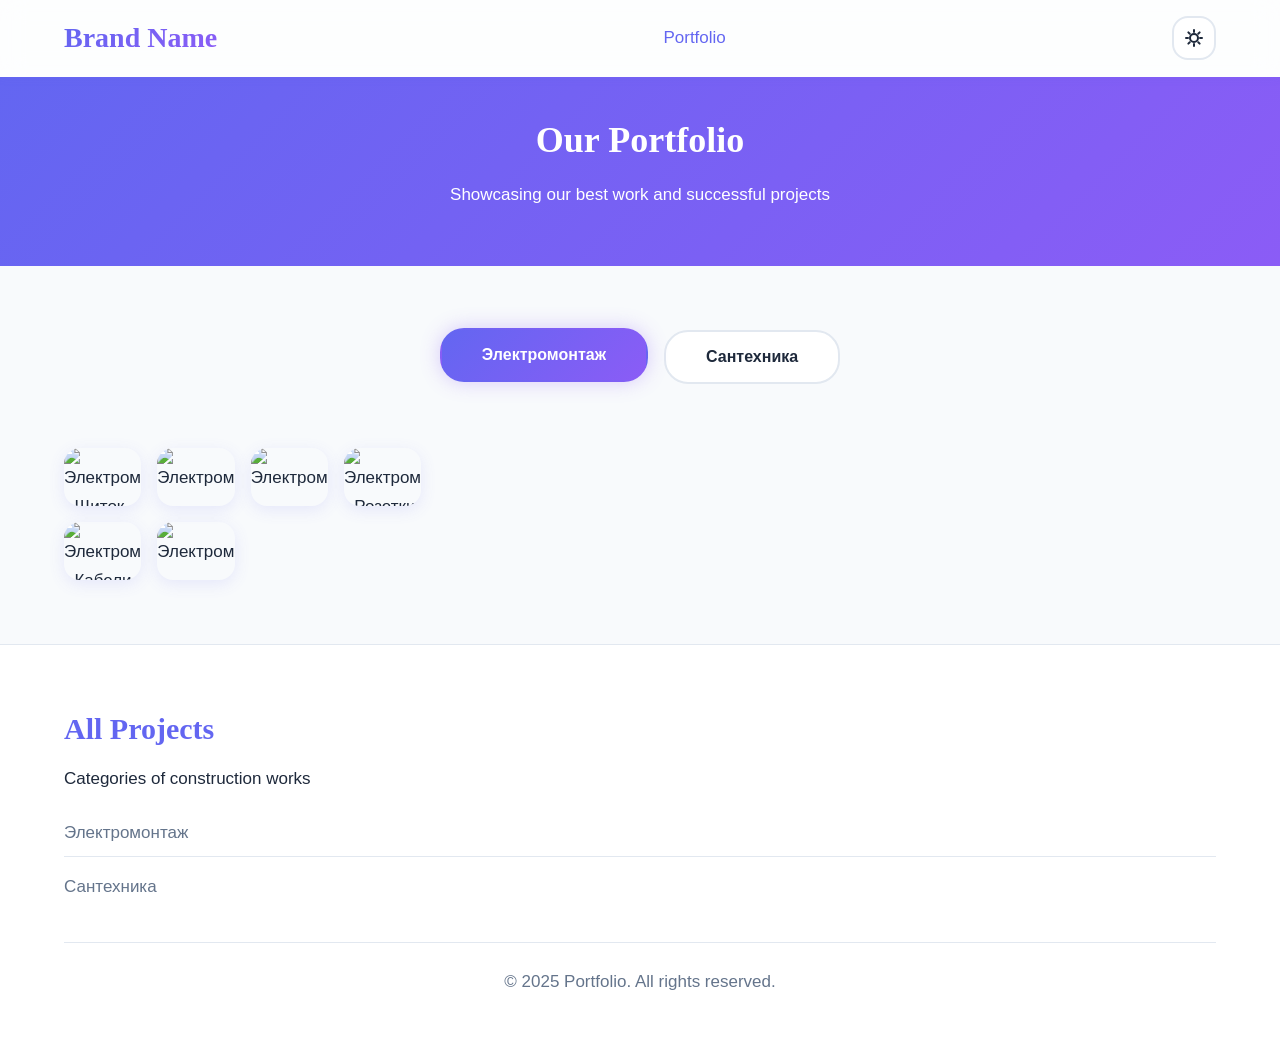
==== commit 5820d5ab: "Title: Implement 5-column responsive photo grid layout with improved gallery functionality Key featu" ====
--- a/index.html
+++ b/index.html
@@ -114,7 +114,7 @@
                 </div>
 
                 <!-- Plumbing Gallery -->
-                <div class="gallery-category" data-category="plumbing" style="display: none;">
+                <div class="gallery-category" data-category="plumbing">
                     <div class="gallery-item" data-src="https://images.unsplash.com/photo-1585704032915-c3400ca199e7?w=800">
                         <img src="https://images.unsplash.com/photo-1585704032915-c3400ca199e7?w=400" alt="Сантехника - Ванная">
                         <div class="gallery-overlay">
--- a/css/styles.css
+++ b/css/styles.css
@@ -697,24 +697,48 @@
 }
 
 /* ============================================
-   GALLERY STYLES - Photo Grid
+   GALLERY STYLES - Photo Grid (5 Columns)
    ============================================ */
 
 .gallery-category {
     display: grid;
-    grid-template-columns: repeat(auto-fill, minmax(280px, 1fr));
-    gap: var(--spacing-md);
+    grid-template-columns: repeat(5, 1fr);
+    gap: var(--spacing-sm);
     width: 100%;
+}
+
+@media (max-width: 1400px) {
+    .gallery-category {
+        grid-template-columns: repeat(4, 1fr);
+    }
+}
+
+@media (max-width: 1100px) {
+    .gallery-category {
+        grid-template-columns: repeat(3, 1fr);
+    }
+}
+
+@media (max-width: 768px) {
+    .gallery-category {
+        grid-template-columns: repeat(2, 1fr);
+    }
+}
+
+@media (max-width: 480px) {
+    .gallery-category {
+        grid-template-columns: 1fr;
+    }
 }
 
 .gallery-item {
     position: relative;
     overflow: hidden;
-    border-radius: var(--radius-xl);
+    border-radius: var(--radius-md);
     box-shadow: var(--shadow-md);
     cursor: pointer;
     transition: all var(--transition-normal);
-    aspect-ratio: 4/3;
+    aspect-ratio: 1/1;
 }
 
 .gallery-item:hover {
@@ -854,3 +878,146 @@
     }
 }
 
+
+
+/* ============================================
+   GALLERY GRID CONTAINER (5 Columns)
+   ============================================ */
+
+.gallery-grid-container {
+    display: none;
+    position: fixed;
+    z-index: 1500;
+    left: 0;
+    top: 0;
+    width: 100%;
+    height: 100%;
+    background-color: rgba(255, 255, 255, 0.98);
+    overflow-y: auto;
+    padding: 100px 5% 50px;
+    box-sizing: border-box;
+    opacity: 0;
+    transition: opacity var(--transition-normal);
+}
+
+[data-theme="dark"] .gallery-grid-container {
+    background-color: rgba(15, 23, 42, 0.98);
+}
+
+.gallery-grid-container.active {
+    display: block;
+    opacity: 1;
+}
+
+.gallery-grid-header {
+    display: flex;
+    justify-content: space-between;
+    align-items: center;
+    margin-bottom: 40px;
+    border-bottom: 2px solid var(--border);
+    padding-bottom: 20px;
+}
+
+.gallery-grid-title {
+    font-size: 2.5rem;
+    color: var(--text);
+    margin: 0;
+    font-family: var(--font-heading);
+}
+
+.gallery-grid-close {
+    background: none;
+    border: 2px solid var(--text);
+    color: var(--text);
+    padding: 10px 20px;
+    border-radius: var(--radius-sm);
+    cursor: pointer;
+    font-weight: 600;
+    transition: all var(--transition-fast);
+    font-size: 1rem;
+}
+
+.gallery-grid-close:hover {
+    background: var(--text);
+    color: var(--bg);
+}
+
+.gallery-grid {
+    display: grid;
+    grid-template-columns: repeat(5, 1fr);
+    gap: 20px;
+    width: 100%;
+}
+
+.gallery-item {
+    position: relative;
+    overflow: hidden;
+    border-radius: var(--radius-md);
+    box-shadow: var(--shadow-md);
+    cursor: pointer;
+    aspect-ratio: 4/3;
+    transition: transform var(--transition-normal), box-shadow var(--transition-normal);
+}
+
+.gallery-item:hover {
+    transform: translateY(-5px);
+    box-shadow: var(--shadow-lg);
+}
+
+.gallery-item img {
+    width: 100%;
+    height: 100%;
+    object-fit: cover;
+    transition: transform var(--transition-slow);
+}
+
+.gallery-item:hover img {
+    transform: scale(1.1);
+}
+
+.gallery-overlay {
+    position: absolute;
+    top: 0;
+    left: 0;
+    width: 100%;
+    height: 100%;
+    background: rgba(99, 102, 241, 0.8);
+    display: flex;
+    justify-content: center;
+    align-items: center;
+    opacity: 0;
+    transition: opacity var(--transition-normal);
+}
+
+.gallery-item:hover .gallery-overlay {
+    opacity: 1;
+}
+
+.gallery-overlay i {
+    color: white;
+    font-size: 2rem;
+}
+
+@media (max-width: 1200px) {
+    .gallery-grid {
+        grid-template-columns: repeat(4, 1fr);
+    }
+}
+
+@media (max-width: 900px) {
+    .gallery-grid {
+        grid-template-columns: repeat(3, 1fr);
+    }
+}
+
+@media (max-width: 600px) {
+    .gallery-grid {
+        grid-template-columns: repeat(2, 1fr);
+    }
+    .gallery-grid-title {
+        font-size: 1.8rem;
+    }
+    .gallery-grid-container {
+        padding: 80px 5% 30px;
+    }
+}
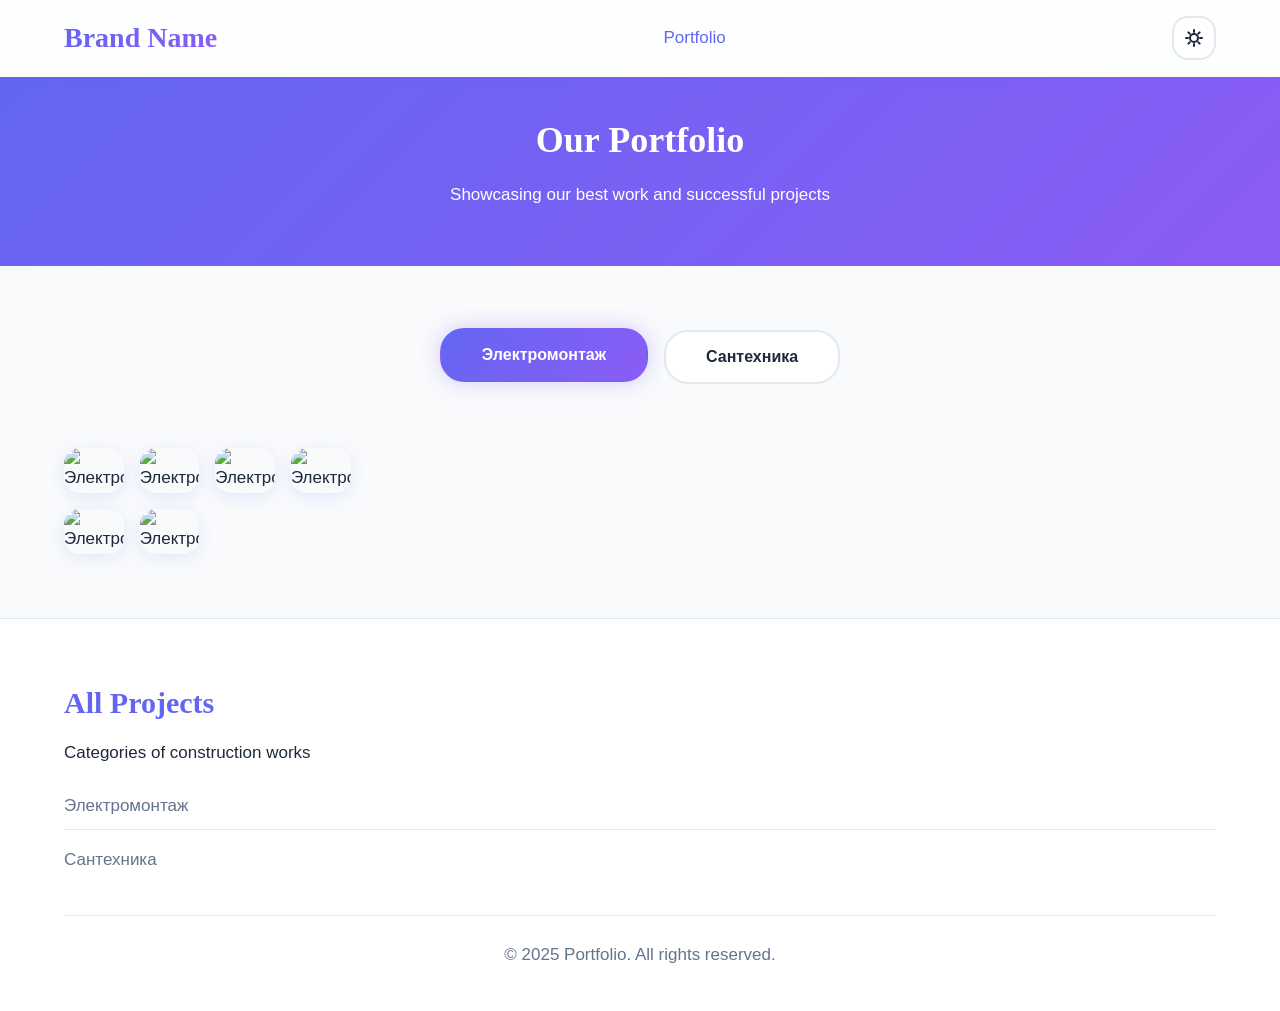
==== commit dc7370ac: "Integrate Fotorama gallery library into portfolio website Key features implemented: - Added jQuery 1" ====
--- a/index.html
+++ b/index.html
@@ -201,6 +201,11 @@
         </svg>
     </button>
 
+    <!-- Fotorama -->
+    <script src="https://ajax.googleapis.com/ajax/libs/jquery/1.11.1/jquery.min.js"></script>
+    <link href="https://cdnjs.cloudflare.com/ajax/libs/fotorama/4.6.4/fotorama.css" rel="stylesheet">
+    <script src="https://cdnjs.cloudflare.com/ajax/libs/fotorama/4.6.4/fotorama.js"></script>
+
     <!-- JavaScript -->
     <script src="js/app.js"></script>
 </body>
--- a/css/styles.css
+++ b/css/styles.css
@@ -593,59 +593,116 @@
     box-shadow: var(--shadow-glow);
 }
 
+/* Portfolio Grid - Professional Full-Width Gallery */
 .portfolio-grid {
     display: grid;
-    grid-template-columns: repeat(auto-fill, minmax(350px, 1fr));
-    gap: var(--spacing-lg);
+    /* Ровно 5 колонок на всю ширину экрана для десктопа */
+    grid-template-columns: repeat(5, 1fr);
+    gap: 2px; /* Минимальный зазор для эффекта "единого полотна" */
+    width: 100%;
 }
 
 .portfolio-item {
     position: relative;
     overflow: hidden;
-    border-radius: var(--radius-xl);
-    box-shadow: var(--shadow-md);
-    transition: all var(--transition-normal);
-    background: var(--surface);
-}
-
+    border-radius: 0; /* Строгие края для профессионального вида */
+    cursor: pointer;
+    /* Квадратные ячейки для максимального размера фото */
+    aspect-ratio: 1/1;
+    box-shadow: none;
+    transition: transform 0.3s ease, z-index 0s 0.3s;
+    background: #000;
+}
+
+/* При наведении увеличиваем масштаб и поднимаем слой */
 .portfolio-item:hover {
-    transform: translateY(-10px) scale(1.02);
-    box-shadow: var(--shadow-lg), var(--shadow-glow);
-}
-
-.portfolio-image {
-    position: relative;
-    overflow: hidden;
-    aspect-ratio: 16/10;
-}
-
-.portfolio-placeholder {
+    transform: scale(1.03);
+    z-index: 10;
+    box-shadow: 0 15px 40px rgba(0, 0, 0, 0.6);
+    transition: transform 0.3s ease, z-index 0s;
+}
+
+.portfolio-item img {
     width: 100%;
     height: 100%;
+    object-fit: cover; /* Фото заполняет всю область без искажений */
+    transition: transform 0.6s ease, filter 0.3s ease;
+    display: block;
+    filter: brightness(0.95);
+}
+
+.portfolio-item:hover img {
+    transform: scale(1.1); /* Более выраженный зум при наведении */
+    filter: brightness(1.1);
+}
+
+/* Оверлей с иконкой просмотра */
+.portfolio-overlay {
+    position: absolute;
+    top: 0;
+    left: 0;
+    width: 100%;
+    height: 100%;
+    background: linear-gradient(to bottom, rgba(0,0,0,0) 0%, rgba(0,0,0,0.8) 100%);
     display: flex;
     align-items: center;
     justify-content: center;
-    transition: var(--transition-slow);
-}
-
-.portfolio-item:hover .portfolio-placeholder {
-    transform: scale(1.05);
-}
-
-.portfolio-placeholder svg {
-    filter: drop-shadow(0 4px 8px rgba(0, 0, 0, 0.2));
-}
-
-.portfolio-overlay {
-    position: absolute;
-    bottom: 0;
-    left: 0;
-    right: 0;
-    background: linear-gradient(to top, rgba(0,0,0,0.95), rgba(0,0,0,0.7), transparent);
-    color: white;
-    padding: var(--spacing-lg);
-    transform: translateY(100%);
-    transition: var(--transition-normal);
+    opacity: 0;
+    transition: opacity 0.3s ease;
+}
+
+.portfolio-item:hover .portfolio-overlay {
+    opacity: 1;
+}
+
+.view-icon {
+    font-size: 3rem;
+    color: white;
+    filter: drop-shadow(0 2px 4px rgba(0,0,0,0.5));
+}
+
+/* Адаптивность: количество колонок меняется в зависимости от ширины */
+/* Большие экраны - 5 колонок (по умолчанию выше) */
+@media (min-width: 1600px) {
+    .portfolio-grid {
+        grid-template-columns: repeat(5, 1fr);
+        gap: 3px;
+    }
+}
+
+/* Экраны поменьше - 4 колонки */
+@media (max-width: 1599px) {
+    .portfolio-grid {
+        grid-template-columns: repeat(4, 1fr);
+    }
+}
+
+/* Планшеты горизонтальные - 3 колонки */
+@media (max-width: 1200px) {
+    .portfolio-grid {
+        grid-template-columns: repeat(3, 1fr);
+        gap: 4px;
+    }
+}
+
+/* Планшеты вертикальные - 2 колонки */
+@media (max-width: 768px) {
+    .portfolio-grid {
+        grid-template-columns: repeat(2, 1fr);
+        gap: 6px;
+    }
+}
+
+/* Мобильные устройства - 1 колонка (фото во всю ширину) */
+@media (max-width: 480px) {
+    .portfolio-grid {
+        grid-template-columns: 1fr;
+        gap: 8px;
+    }
+
+    .portfolio-item {
+        aspect-ratio: 16/9; /* На мобильном лучше широкий формат для детализации */
+    }
 }
 
 .portfolio-item:hover .portfolio-overlay {
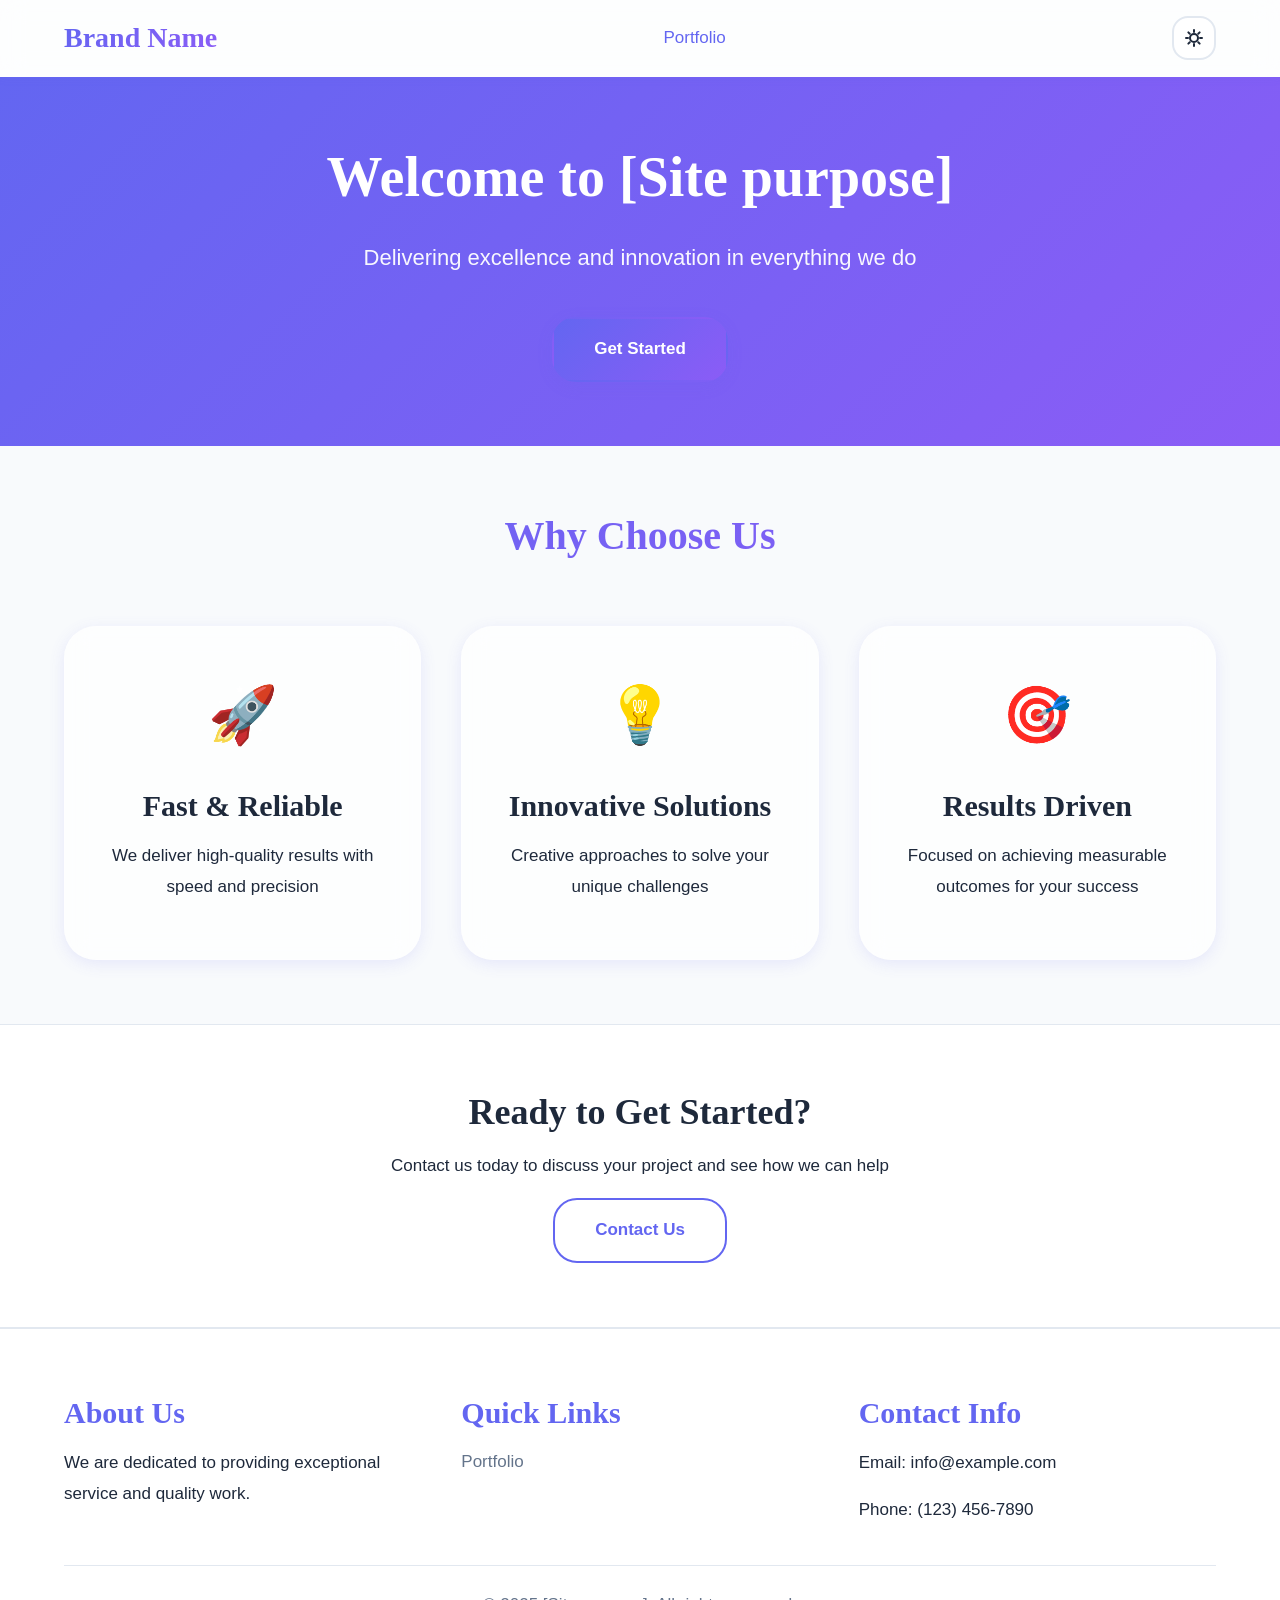
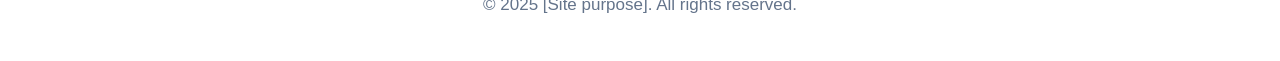
==== commit 5de0b189: "Title: Remove all pages except portfolio Key features implemented: - Removed About, Services, and Co" ====
--- a/index.html
+++ b/index.html
@@ -1,13 +1,13 @@
-<!-- Portfolio - Single Page Website -->
+<!-- UPDATED: Added theme support and dark mode toggle -->
 <!DOCTYPE html>
 <html lang="en">
 
 <head>
     <meta charset="UTF-8">
     <meta name="viewport" content="width=device-width, initial-scale=1.0">
-    <meta name="description" content="Portfolio showcasing our best work and successful projects">
+    <meta name="description" content="[Site purpose] - Welcome to our homepage">
     <meta name="color-scheme" content="light dark">
-    <title>Portfolio</title>
+    <title>Home - [Site purpose]</title>
     <link rel="stylesheet" href="css/styles.css">
 </head>
 
@@ -30,7 +30,7 @@
                 <!-- Main navigation -->
                 <nav class="main-nav">
                     <ul class="nav-list">
-                        <li><a href="#portfolio" class="active">Portfolio</a></li>
+                        <li><a href="portfolio.html" class="active">Portfolio</a></li>
                     </ul>
                 </nav>
 
@@ -53,139 +53,77 @@
         </div>
     </header>
 
-    <!-- Page header -->
-    <section class="page-header">
+    <!-- Hero section -->
+    <section class="hero">
         <div class="container">
-            <h2>Our Portfolio</h2>
-            <p>Showcasing our best work and successful projects</p>
-        </div>
-    </section>
-
-    <!-- Portfolio gallery section -->
-    <section class="portfolio-section" id="portfolio">
-        <div class="container">
-            <!-- Portfolio filter buttons -->
-            <div class="portfolio-filters">
-                <button class="filter-btn active" data-filter="electrical">Электромонтаж</button>
-                <button class="filter-btn" data-filter="plumbing">Сантехника</button>
-            </div>
-
-            <!-- Portfolio grid with photo galleries -->
-            <div class="portfolio-grid" id="gallery-container">
-
-                <!-- Electrical Gallery -->
-                <div class="gallery-category" data-category="electrical">
-                    <div class="gallery-item" data-src="https://images.unsplash.com/photo-1621905251189-08b45d6a269e?w=800">
-                        <img src="https://images.unsplash.com/photo-1621905251189-08b45d6a269e?w=400" alt="Электромонтаж - Щиток">
-                        <div class="gallery-overlay">
-                            <span>📷 Электрощит</span>
-                        </div>
-                    </div>
-                    <div class="gallery-item" data-src="https://images.unsplash.com/photo-1558402529-d2638a7023e9?w=800">
-                        <img src="https://images.unsplash.com/photo-1558402529-d2638a7023e9?w=400" alt="Электромонтаж - Проводка">
-                        <div class="gallery-overlay">
-                            <span>📷 Проводка</span>
-                        </div>
-                    </div>
-                    <div class="gallery-item" data-src="https://images.unsplash.com/photo-1497366811353-6870744d04b2?w=800">
-                        <img src="https://images.unsplash.com/photo-1497366811353-6870744d04b2?w=400" alt="Электромонтаж - Освещение">
-                        <div class="gallery-overlay">
-                            <span>📷 Освещение</span>
-                        </div>
-                    </div>
-                    <div class="gallery-item" data-src="https://images.unsplash.com/photo-1565514020125-69b878d6c8e0?w=800">
-                        <img src="https://images.unsplash.com/photo-1565514020125-69b878d6c8e0?w=400" alt="Электромонтаж - Розетки">
-                        <div class="gallery-overlay">
-                            <span>📷 Розетки</span>
-                        </div>
-                    </div>
-                    <div class="gallery-item" data-src="https://images.unsplash.com/photo-1544724569-5f546fd6f2b5?w=800">
-                        <img src="https://images.unsplash.com/photo-1544724569-5f546fd6f2b5?w=400" alt="Электромонтаж - Кабели">
-                        <div class="gallery-overlay">
-                            <span>📷 Кабели</span>
-                        </div>
-                    </div>
-                    <div class="gallery-item" data-src="https://images.unsplash.com/photo-1581092921461-eab62e97a782?w=800">
-                        <img src="https://images.unsplash.com/photo-1581092921461-eab62e97a782?w=400" alt="Электромонтаж - Инструменты">
-                        <div class="gallery-overlay">
-                            <span>📷 Инструменты</span>
-                        </div>
-                    </div>
-                </div>
-
-                <!-- Plumbing Gallery -->
-                <div class="gallery-category" data-category="plumbing">
-                    <div class="gallery-item" data-src="https://images.unsplash.com/photo-1585704032915-c3400ca199e7?w=800">
-                        <img src="https://images.unsplash.com/photo-1585704032915-c3400ca199e7?w=400" alt="Сантехника - Ванная">
-                        <div class="gallery-overlay">
-                            <span>📷 Ванная комната</span>
-                        </div>
-                    </div>
-                    <div class="gallery-item" data-src="https://images.unsplash.com/photo-1584622050111-993a426fbf0a?w=800">
-                        <img src="https://images.unsplash.com/photo-1584622050111-993a426fbf0a?w=400" alt="Сантехника - Раковина">
-                        <div class="gallery-overlay">
-                            <span>📷 Раковина</span>
-                        </div>
-                    </div>
-                    <div class="gallery-item" data-src="https://images.unsplash.com/photo-1595846519845-68e2eb5bcc09?w=800">
-                        <img src="https://images.unsplash.com/photo-1595846519845-68e2eb5bcc09?w=400" alt="Сантехника - Трубы">
-                        <div class="gallery-overlay">
-                            <span>📷 Трубы</span>
-                        </div>
-                    </div>
-                    <div class="gallery-item" data-src="https://images.unsplash.com/photo-1604014237344-00aa9b0e0c15?w=800">
-                        <img src="https://images.unsplash.com/photo-1604014237344-00aa9b0e0c15?w=400" alt="Сантехника - Душ">
-                        <div class="gallery-overlay">
-                            <span>📷 Душевая</span>
-                        </div>
-                    </div>
-                    <div class="gallery-item" data-src="https://images.unsplash.com/photo-1507089947368-19c1da9775ae?w=800">
-                        <img src="https://images.unsplash.com/photo-1507089947368-19c1da9775ae?w=400" alt="Сантехника - Смеситель">
-                        <div class="gallery-overlay">
-                            <span>📷 Смеситель</span>
-                        </div>
-                    </div>
-                    <div class="gallery-item" data-src="https://images.unsplash.com/photo-1581244277943-fe4a9877db56?w=800">
-                        <img src="https://images.unsplash.com/photo-1581244277943-fe4a9877db56?w=400" alt="Сантехника - Кухня">
-                        <div class="gallery-overlay">
-                            <span>📷 Кухня</span>
-                        </div>
-                    </div>
-                </div>
-
+            <div class="hero-content">
+                <h2 class="hero-title">Welcome to [Site purpose]</h2>
+                <p class="hero-subtitle">Delivering excellence and innovation in everything we do</p>
+                <a href="contact.html" class="btn btn-primary">Get Started</a>
             </div>
         </div>
     </section>
 
-    <!-- Lightbox Modal for Image Viewing -->
-    <div class="lightbox" id="lightbox">
-        <button class="lightbox-close" aria-label="Закрыть">&times;</button>
-        <button class="lightbox-prev" aria-label="Предыдущее фото">&#10094;</button>
-        <button class="lightbox-next" aria-label="Следующее фото">&#10095;</button>
-        <img class="lightbox-image" src="" alt="">
-        <div class="lightbox-caption"></div>
-    </div>
+    <!-- Features section -->
+    <section class="features">
+        <div class="container">
+            <h2 class="section-title">Why Choose Us</h2>
+            <div class="features-grid">
+                <div class="feature-card">
+                    <div class="feature-icon">🚀</div>
+                    <h3>Fast & Reliable</h3>
+                    <p>We deliver high-quality results with speed and precision</p>
+                </div>
+                <div class="feature-card">
+                    <div class="feature-icon">💡</div>
+                    <h3>Innovative Solutions</h3>
+                    <p>Creative approaches to solve your unique challenges</p>
+                </div>
+                <div class="feature-card">
+                    <div class="feature-icon">🎯</div>
+                    <h3>Results Driven</h3>
+                    <p>Focused on achieving measurable outcomes for your success</p>
+                </div>
+            </div>
+        </div>
+    </section>
+
+    <!-- Call to action section -->
+    <section class="cta">
+        <div class="container">
+            <h2>Ready to Get Started?</h2>
+            <p>Contact us today to discuss your project and see how we can help</p>
+            <a href="contact.html" class="btn btn-secondary">Contact Us</a>
+        </div>
+    </section>
 
     <!-- Footer -->
     <footer class="site-footer">
         <div class="container">
             <div class="footer-content">
                 <div class="footer-section">
-                    <h3>All Projects</h3>
-                    <p>Categories of construction works</p>
-                    <ul class="project-categories">
-                        <li><a href="#" data-category="electrical">Электромонтаж</a></li>
-                        <li><a href="#" data-category="plumbing">Сантехника</a></li>
+                    <h3>About Us</h3>
+                    <p>We are dedicated to providing exceptional service and quality work.</p>
+                </div>
+                <div class="footer-section">
+                    <h3>Quick Links</h3>
+                    <ul>
+                        <li><a href="portfolio.html">Portfolio</a></li>
                     </ul>
+                </div>
+                <div class="footer-section">
+                    <h3>Contact Info</h3>
+                    <p>Email: info@example.com</p>
+                    <p>Phone: (123) 456-7890</p>
                 </div>
             </div>
             <div class="footer-bottom">
-                <p>&copy; 2025 Portfolio. All rights reserved.</p>
+                <p>&copy; 2025 [Site purpose]. All rights reserved.</p>
             </div>
         </div>
     </footer>
 
-    <!-- Sticky mobile theme toggle -->
+    <!-- UPDATED: Sticky mobile theme toggle -->
     <button class="theme-toggle-mobile" id="themeToggleMobile" aria-label="Toggle dark mode" aria-pressed="false">
         <svg class="theme-icon theme-icon-sun" width="24" height="24" viewBox="0 0 20 20" fill="none"
             xmlns="http://www.w3.org/2000/svg">
@@ -201,11 +139,6 @@
         </svg>
     </button>
 
-    <!-- Fotorama -->
-    <script src="https://ajax.googleapis.com/ajax/libs/jquery/1.11.1/jquery.min.js"></script>
-    <link href="https://cdnjs.cloudflare.com/ajax/libs/fotorama/4.6.4/fotorama.css" rel="stylesheet">
-    <script src="https://cdnjs.cloudflare.com/ajax/libs/fotorama/4.6.4/fotorama.js"></script>
-
     <!-- JavaScript -->
     <script src="js/app.js"></script>
 </body>
--- a/css/styles.css
+++ b/css/styles.css
@@ -1,561 +1,929 @@
-/* UPDATED: Web3-inspired design with working Dark Mode */
-
-/* ============================================
-   THEME VARIABLES - Light & Dark Modes
-   ============================================ */
-
-:root {
-    /* Light Theme Colors */
-    --primary: #6366f1;
-    --accent: #8b5cf6;
-    --neutral: #64748b;
-    --bg: #f8fafc;
-    --surface: #ffffff;
-    --text: #1e293b;
-    --text-muted: #64748b;
-    --border: #e2e8f0;
-
-    /* Shadows */
-    --shadow-sm: 0 2px 8px rgba(99, 102, 241, 0.08);
-    --shadow-md: 0 4px 16px rgba(99, 102, 241, 0.12);
-    --shadow-lg: 0 8px 32px rgba(99, 102, 241, 0.16);
-    --shadow-glow: 0 0 20px rgba(139, 92, 246, 0.3);
-
-    /* Glass effect */
-    --glass-bg: rgba(255, 255, 255, 0.7);
-    --glass-border: rgba(255, 255, 255, 0.18);
-
-    /* Typography */
-    --font-primary: -apple-system, BlinkMacSystemFont, 'Segoe UI', 'Roboto', sans-serif;
-    --font-heading: 'Georgia', serif;
-
-    /* Spacing */
-    --spacing-xs: 0.5rem;
-    --spacing-sm: 1rem;
-    --spacing-md: 1.5rem;
-    --spacing-lg: 2.5rem;
-    --spacing-xl: 4rem;
-
-    /* Border radius */
-    --radius-sm: 8px;
-    --radius-md: 16px;
-    --radius-lg: 24px;
-    --radius-xl: 32px;
-
-    /* Transitions */
-    --transition-fast: 0.2s cubic-bezier(0.4, 0, 0.2, 1);
-    --transition-normal: 0.3s cubic-bezier(0.4, 0, 0.2, 1);
-    --transition-slow: 0.5s cubic-bezier(0.4, 0, 0.2, 1);
-}
-
-/* Dark Theme */
-body.theme-dark {
-    --primary: #818cf8;
-    --accent: #a78bfa;
-    --neutral: #94a3b8;
-    --bg: #0f172a;
-    --surface: #1e293b;
-    --text: #f1f5f9;
-    --text-muted: #94a3b8;
-    --border: #334155;
-
-    --shadow-sm: 0 2px 8px rgba(0, 0, 0, 0.3);
-    --shadow-md: 0 4px 16px rgba(0, 0, 0, 0.4);
-    --shadow-lg: 0 8px 32px rgba(0, 0, 0, 0.5);
-    --shadow-glow: 0 0 20px rgba(167, 139, 250, 0.4);
-
-    --glass-bg: rgba(30, 41, 59, 0.7);
-    --glass-border: rgba(255, 255, 255, 0.1);
-}
-
-/* Auto theme follows OS preference */
-@media (prefers-color-scheme: dark) {
-    body.theme-auto {
-        --primary: #818cf8;
-        --accent: #a78bfa;
-        --neutral: #94a3b8;
-        --bg: #0f172a;
-        --surface: #1e293b;
-        --text: #f1f5f9;
-        --text-muted: #94a3b8;
-        --border: #334155;
-        --shadow-sm: 0 2px 8px rgba(0, 0, 0, 0.3);
-        --shadow-md: 0 4px 16px rgba(0, 0, 0, 0.4);
-        --shadow-lg: 0 8px 32px rgba(0, 0, 0, 0.5);
-        --shadow-glow: 0 0 20px rgba(167, 139, 250, 0.4);
-        --glass-bg: rgba(30, 41, 59, 0.7);
-        --glass-border: rgba(255, 255, 255, 0.1);
-    }
-}
-
-/* ============================================
-   BASE STYLES
-   ============================================ */
-
-* {
-    margin: 0;
-    padding: 0;
-    box-sizing: border-box;
-}
-
-html {
-    font-size: 16px;
-    scroll-behavior: smooth;
-}
-
-body {
-    font-family: var(--font-primary);
-    color: var(--text);
-    background-color: var(--bg);
-    line-height: 1.7;
-    font-size: 1.0625rem;
-    transition: background-color var(--transition-normal), color var(--transition-normal);
-}
-
-/* Typography */
-h1,
-h2,
-h3,
-h4,
-h5,
-h6 {
-    font-family: var(--font-heading);
-    line-height: 1.3;
-    margin-bottom: var(--spacing-sm);
-    color: var(--text);
-    font-weight: 700;
-}
-
-h1 {
-    font-size: 3rem;
-}
-
-h2 {
-    font-size: 2.25rem;
-}
-
-h3 {
-    font-size: 1.875rem;
-}
-
-h4 {
-    font-size: 1.5rem;
-}
-
-p {
-    margin-bottom: var(--spacing-sm);
-    line-height: 1.8;
-}
-
-a {
-    color: var(--primary);
-    text-decoration: none;
-    transition: color var(--transition-fast);
-}
-
-a:hover {
-    color: var(--accent);
-}
-
-/* UPDATED: Accessible focus styles */
-a:focus-visible,
-button:focus-visible,
-input:focus-visible,
-textarea:focus-visible {
-    outline: 3px solid var(--accent);
-    outline-offset: 3px;
-}
-
-img {
-    max-width: 100%;
-    height: auto;
-    display: block;
-}
-
-ul {
-    list-style: none;
-}
-
-/* ============================================
-   LAYOUT
-   ============================================ */
-
-.container {
-    max-width: 1200px;
-    margin: 0 auto;
-    padding: 0 var(--spacing-md);
-}
-
-/* ============================================
-   HEADER & NAVIGATION
-   ============================================ */
-
-.site-header {
-    background: var(--glass-bg);
-    backdrop-filter: blur(12px);
-    -webkit-backdrop-filter: blur(12px);
-    border-bottom: 1px solid var(--glass-border);
-    position: sticky;
-    top: 0;
-    z-index: 1000;
-    padding: var(--spacing-sm) 0;
-    box-shadow: var(--shadow-sm);
-}
-
-.header-content {
-    display: flex;
-    justify-content: space-between;
-    align-items: center;
-    gap: var(--spacing-md);
-}
-
-.logo h1 {
-    font-size: 1.75rem;
-    margin: 0;
-    background: linear-gradient(135deg, var(--primary), var(--accent));
-    -webkit-background-clip: text;
-    -webkit-text-fill-color: transparent;
-    background-clip: text;
-}
-
-/* Mobile menu toggle */
-.mobile-menu-toggle {
-    display: none;
-    flex-direction: column;
-    background: none;
-    border: none;
-    cursor: pointer;
-    padding: var(--spacing-xs);
-    border-radius: var(--radius-sm);
-}
-
-.hamburger {
-    width: 25px;
-    height: 3px;
-    background-color: var(--text);
-    margin: 3px 0;
-    transition: var(--transition-normal);
-    border-radius: 2px;
-}
-
-/* Navigation */
-.main-nav .nav-list {
-    display: flex;
-    gap: var(--spacing-sm);
-    list-style: none;
-}
-
-.main-nav .nav-list a {
-    color: var(--text);
-    font-weight: 500;
-    padding: var(--spacing-xs) var(--spacing-md);
-    border-radius: var(--radius-md);
-    transition: all var(--transition-fast);
-    position: relative;
-}
-
-.main-nav .nav-list a:hover,
-.main-nav .nav-list a.active {
-    color: var(--primary);
-}
-
-/* UPDATED: Theme Toggle Button */
-.theme-toggle {
-    background: var(--surface);
-    border: 2px solid var(--border);
-    border-radius: var(--radius-md);
-    padding: var(--spacing-xs);
-    cursor: pointer;
-    display: flex;
-    align-items: center;
-    justify-content: center;
-    transition: all var(--transition-fast);
-    width: 44px;
-    height: 44px;
-}
-
-.theme-toggle:hover {
-    border-color: var(--primary);
-    box-shadow: var(--shadow-glow);
-    transform: scale(1.05);
-}
-
-.theme-icon {
-    color: var(--text);
-    transition: all var(--transition-normal);
-}
-
-.theme-icon-sun {
-    display: block;
-}
-
-.theme-icon-moon {
-    display: none;
-}
-
-body.theme-dark .theme-icon-sun {
-    display: none;
-}
-
-body.theme-dark .theme-icon-moon {
-    display: block;
-}
-
-@media (prefers-color-scheme: dark) {
-    body.theme-auto .theme-icon-sun {
-        display: none;
-    }
-
-    body.theme-auto .theme-icon-moon {
-        display: block;
-    }
-}
-
-/* UPDATED: Sticky Mobile Theme Toggle */
-.theme-toggle-mobile {
-    position: fixed;
-    bottom: 20px;
-    right: 20px;
-    background: var(--surface);
-    border: 2px solid var(--border);
-    border-radius: 50%;
-    width: 56px;
-    height: 56px;
-    display: none;
-    align-items: center;
-    justify-content: center;
-    cursor: pointer;
-    box-shadow: var(--shadow-lg);
-    z-index: 999;
-    transition: all var(--transition-fast);
-}
-
-.theme-toggle-mobile:hover {
-    transform: scale(1.1);
-    box-shadow: var(--shadow-glow);
-}
-
-@media (max-width: 768px) {
-    .theme-toggle {
-        display: none;
-    }
-
-    .theme-toggle-mobile {
-        display: flex;
-    }
-}
-
-/* ============================================
-   BUTTONS
-   ============================================ */
-
-.btn {
-    display: inline-block;
-    padding: var(--spacing-sm) var(--spacing-lg);
-    border-radius: var(--radius-lg);
-    font-weight: 600;
-    font-size: 1.0625rem;
-    text-align: center;
-    cursor: pointer;
-    transition: all var(--transition-normal);
-    border: 2px solid transparent;
-}
-
-.btn-primary {
-    background: linear-gradient(135deg, var(--primary), var(--accent));
-    color: white;
-    box-shadow: var(--shadow-md);
-}
-
-.btn-primary:hover {
-    transform: translateY(-3px);
-    box-shadow: var(--shadow-lg), var(--shadow-glow);
-}
-
-.btn-secondary {
-    background: var(--surface);
-    color: var(--primary);
-    border-color: var(--primary);
-}
-
-.btn-secondary:hover {
-    background: var(--primary);
-    color: white;
-    transform: translateY(-3px);
-}
-
-.btn-outline {
-    background-color: transparent;
-    color: var(--primary);
-    border-color: var(--primary);
-}
-
-.btn-outline:hover {
-    background-color: var(--primary);
-    color: white;
-}
-
-/* ============================================
-   SECTIONS
-   ============================================ */
-
-.section-title {
-    text-align: center;
-    margin-bottom: var(--spacing-xl);
-    font-size: 2.5rem;
-    background: linear-gradient(135deg, var(--primary), var(--accent));
-    -webkit-background-clip: text;
-    -webkit-text-fill-color: transparent;
-    background-clip: text;
-}
-
-/* Hero Section */
-.hero {
-    background: linear-gradient(135deg, var(--primary), var(--accent));
-    color: white;
-    padding: var(--spacing-xl) 0;
-    text-align: center;
-    position: relative;
-    overflow: hidden;
-}
-
-.hero-content {
-    position: relative;
-    z-index: 1;
-    max-width: 800px;
-    margin: 0 auto;
-}
-
-.hero-title {
-    font-size: 3.5rem;
-    margin-bottom: var(--spacing-md);
-    color: white;
-}
-
-.hero-subtitle {
-    font-size: 1.375rem;
-    margin-bottom: var(--spacing-lg);
-    opacity: 0.95;
-    line-height: 1.8;
-}
-
-/* Feature Cards */
-.features {
-    padding: var(--spacing-xl) 0;
-    background: var(--bg);
-}
-
-.features-grid {
-    display: grid;
-    grid-template-columns: repeat(auto-fit, minmax(300px, 1fr));
-    gap: var(--spacing-lg);
-}
-
-.feature-card {
-    background: var(--glass-bg);
-    backdrop-filter: blur(12px);
-    -webkit-backdrop-filter: blur(12px);
-    padding: var(--spacing-lg);
-    border-radius: var(--radius-xl);
-    text-align: center;
-    border: 1px solid var(--glass-border);
-    box-shadow: var(--shadow-md);
-    transition: all var(--transition-normal);
-}
-
-.feature-card:hover {
-    transform: translateY(-8px) scale(1.02);
-    box-shadow: var(--shadow-lg), var(--shadow-glow);
-    border-color: var(--primary);
-}
-
-.feature-icon {
-    font-size: 3.5rem;
-    margin-bottom: var(--spacing-md);
-}
-
-/* Page Header */
-.page-header {
-    background: linear-gradient(135deg, var(--primary), var(--accent));
-    color: white;
-    padding: var(--spacing-lg) 0;
-    text-align: center;
-}
-
-.page-header h2 {
-    color: white;
-}
-
-/* Footer */
-.site-footer {
-    background: var(--surface);
-    color: var(--text);
-    padding: var(--spacing-xl) 0 var(--spacing-md);
-    border-top: 1px solid var(--border);
-}
-
-.footer-content {
-    display: grid;
-    grid-template-columns: repeat(auto-fit, minmax(250px, 1fr));
-    gap: var(--spacing-lg);
-    margin-bottom: var(--spacing-md);
-}
-
-.footer-section h3 {
-    color: var(--primary);
-    margin-bottom: var(--spacing-sm);
-}
-
-.footer-section ul {
-    list-style: none;
-}
-
-.footer-section ul li {
-    margin-bottom: var(--spacing-xs);
-}
-
-.footer-section a {
-    color: var(--text-muted);
-    transition: color var(--transition-fast);
-}
-
-.footer-section a:hover {
-    color: var(--primary);
-}
-
-.project-categories {
-    list-style: none;
-    padding: 0;
-    margin: 0;
-}
-
-.project-categories li {
-    padding: var(--spacing-xs) 0;
-    border-bottom: 1px solid var(--border);
-}
-
-.project-categories li:last-child {
-    border-bottom: none;
-}
-
-.project-categories a {
-    color: var(--text-muted);
-    text-decoration: none;
-    transition: color 0.3s ease;
-}
-
-.project-categories a:hover {
-    color: var(--primary);
-}
-
-.footer-bottom {
-    text-align: center;
-    padding-top: var(--spacing-md);
-    border-top: 1px solid var(--border);
-    color: var(--text-muted);
-}
-
-/* ============================================
+/* UPDATED: Web3-inspired design with working Dark Mode */
+
+/* ============================================
+   THEME VARIABLES - Light & Dark Modes
+   ============================================ */
+
+:root {
+    /* Light Theme Colors */
+    --primary: #6366f1;
+    --accent: #8b5cf6;
+    --neutral: #64748b;
+    --bg: #f8fafc;
+    --surface: #ffffff;
+    --text: #1e293b;
+    --text-muted: #64748b;
+    --border: #e2e8f0;
+
+    /* Shadows */
+    --shadow-sm: 0 2px 8px rgba(99, 102, 241, 0.08);
+    --shadow-md: 0 4px 16px rgba(99, 102, 241, 0.12);
+    --shadow-lg: 0 8px 32px rgba(99, 102, 241, 0.16);
+    --shadow-glow: 0 0 20px rgba(139, 92, 246, 0.3);
+
+    /* Glass effect */
+    --glass-bg: rgba(255, 255, 255, 0.7);
+    --glass-border: rgba(255, 255, 255, 0.18);
+
+    /* Typography */
+    --font-primary: -apple-system, BlinkMacSystemFont, 'Segoe UI', 'Roboto', sans-serif;
+    --font-heading: 'Georgia', serif;
+
+    /* Spacing */
+    --spacing-xs: 0.5rem;
+    --spacing-sm: 1rem;
+    --spacing-md: 1.5rem;
+    --spacing-lg: 2.5rem;
+    --spacing-xl: 4rem;
+
+    /* Border radius */
+    --radius-sm: 8px;
+    --radius-md: 16px;
+    --radius-lg: 24px;
+    --radius-xl: 32px;
+
+    /* Transitions */
+    --transition-fast: 0.2s cubic-bezier(0.4, 0, 0.2, 1);
+    --transition-normal: 0.3s cubic-bezier(0.4, 0, 0.2, 1);
+    --transition-slow: 0.5s cubic-bezier(0.4, 0, 0.2, 1);
+}
+
+/* Dark Theme */
+body.theme-dark {
+    --primary: #818cf8;
+    --accent: #a78bfa;
+    --neutral: #94a3b8;
+    --bg: #0f172a;
+    --surface: #1e293b;
+    --text: #f1f5f9;
+    --text-muted: #94a3b8;
+    --border: #334155;
+
+    --shadow-sm: 0 2px 8px rgba(0, 0, 0, 0.3);
+    --shadow-md: 0 4px 16px rgba(0, 0, 0, 0.4);
+    --shadow-lg: 0 8px 32px rgba(0, 0, 0, 0.5);
+    --shadow-glow: 0 0 20px rgba(167, 139, 250, 0.4);
+
+    --glass-bg: rgba(30, 41, 59, 0.7);
+    --glass-border: rgba(255, 255, 255, 0.1);
+}
+
+/* Auto theme follows OS preference */
+@media (prefers-color-scheme: dark) {
+    body.theme-auto {
+        --primary: #818cf8;
+        --accent: #a78bfa;
+        --neutral: #94a3b8;
+        --bg: #0f172a;
+        --surface: #1e293b;
+        --text: #f1f5f9;
+        --text-muted: #94a3b8;
+        --border: #334155;
+        --shadow-sm: 0 2px 8px rgba(0, 0, 0, 0.3);
+        --shadow-md: 0 4px 16px rgba(0, 0, 0, 0.4);
+        --shadow-lg: 0 8px 32px rgba(0, 0, 0, 0.5);
+        --shadow-glow: 0 0 20px rgba(167, 139, 250, 0.4);
+        --glass-bg: rgba(30, 41, 59, 0.7);
+        --glass-border: rgba(255, 255, 255, 0.1);
+    }
+}
+
+/* ============================================
+   BASE STYLES
+   ============================================ */
+
+* {
+    margin: 0;
+    padding: 0;
+    box-sizing: border-box;
+}
+
+html {
+    font-size: 16px;
+    scroll-behavior: smooth;
+}
+
+body {
+    font-family: var(--font-primary);
+    color: var(--text);
+    background-color: var(--bg);
+    line-height: 1.7;
+    font-size: 1.0625rem;
+    transition: background-color var(--transition-normal), color var(--transition-normal);
+}
+
+/* Typography */
+h1,
+h2,
+h3,
+h4,
+h5,
+h6 {
+    font-family: var(--font-heading);
+    line-height: 1.3;
+    margin-bottom: var(--spacing-sm);
+    color: var(--text);
+    font-weight: 700;
+}
+
+h1 {
+    font-size: 3rem;
+}
+
+h2 {
+    font-size: 2.25rem;
+}
+
+h3 {
+    font-size: 1.875rem;
+}
+
+h4 {
+    font-size: 1.5rem;
+}
+
+p {
+    margin-bottom: var(--spacing-sm);
+    line-height: 1.8;
+}
+
+a {
+    color: var(--primary);
+    text-decoration: none;
+    transition: color var(--transition-fast);
+}
+
+a:hover {
+    color: var(--accent);
+}
+
+/* UPDATED: Accessible focus styles */
+a:focus-visible,
+button:focus-visible,
+input:focus-visible,
+textarea:focus-visible {
+    outline: 3px solid var(--accent);
+    outline-offset: 3px;
+}
+
+img {
+    max-width: 100%;
+    height: auto;
+    display: block;
+}
+
+ul {
+    list-style: none;
+}
+
+/* ============================================
+   LAYOUT
+   ============================================ */
+
+.container {
+    max-width: 1200px;
+    margin: 0 auto;
+    padding: 0 var(--spacing-md);
+}
+
+/* ============================================
+   HEADER & NAVIGATION
+   ============================================ */
+
+.site-header {
+    background: var(--glass-bg);
+    backdrop-filter: blur(12px);
+    -webkit-backdrop-filter: blur(12px);
+    border-bottom: 1px solid var(--glass-border);
+    position: sticky;
+    top: 0;
+    z-index: 1000;
+    padding: var(--spacing-sm) 0;
+    box-shadow: var(--shadow-sm);
+}
+
+.header-content {
+    display: flex;
+    justify-content: space-between;
+    align-items: center;
+    gap: var(--spacing-md);
+}
+
+.logo h1 {
+    font-size: 1.75rem;
+    margin: 0;
+    background: linear-gradient(135deg, var(--primary), var(--accent));
+    -webkit-background-clip: text;
+    -webkit-text-fill-color: transparent;
+    background-clip: text;
+}
+
+/* Mobile menu toggle */
+.mobile-menu-toggle {
+    display: none;
+    flex-direction: column;
+    background: none;
+    border: none;
+    cursor: pointer;
+    padding: var(--spacing-xs);
+    border-radius: var(--radius-sm);
+}
+
+.hamburger {
+    width: 25px;
+    height: 3px;
+    background-color: var(--text);
+    margin: 3px 0;
+    transition: var(--transition-normal);
+    border-radius: 2px;
+}
+
+/* Navigation */
+.main-nav .nav-list {
+    display: flex;
+    gap: var(--spacing-sm);
+    list-style: none;
+}
+
+.main-nav .nav-list a {
+    color: var(--text);
+    font-weight: 500;
+    padding: var(--spacing-xs) var(--spacing-md);
+    border-radius: var(--radius-md);
+    transition: all var(--transition-fast);
+    position: relative;
+}
+
+.main-nav .nav-list a:hover,
+.main-nav .nav-list a.active {
+    color: var(--primary);
+}
+
+/* UPDATED: Theme Toggle Button */
+.theme-toggle {
+    background: var(--surface);
+    border: 2px solid var(--border);
+    border-radius: var(--radius-md);
+    padding: var(--spacing-xs);
+    cursor: pointer;
+    display: flex;
+    align-items: center;
+    justify-content: center;
+    transition: all var(--transition-fast);
+    width: 44px;
+    height: 44px;
+}
+
+.theme-toggle:hover {
+    border-color: var(--primary);
+    box-shadow: var(--shadow-glow);
+    transform: scale(1.05);
+}
+
+.theme-icon {
+    color: var(--text);
+    transition: all var(--transition-normal);
+}
+
+.theme-icon-sun {
+    display: block;
+}
+
+.theme-icon-moon {
+    display: none;
+}
+
+body.theme-dark .theme-icon-sun {
+    display: none;
+}
+
+body.theme-dark .theme-icon-moon {
+    display: block;
+}
+
+@media (prefers-color-scheme: dark) {
+    body.theme-auto .theme-icon-sun {
+        display: none;
+    }
+
+    body.theme-auto .theme-icon-moon {
+        display: block;
+    }
+}
+
+/* UPDATED: Sticky Mobile Theme Toggle */
+.theme-toggle-mobile {
+    position: fixed;
+    bottom: 20px;
+    right: 20px;
+    background: var(--surface);
+    border: 2px solid var(--border);
+    border-radius: 50%;
+    width: 56px;
+    height: 56px;
+    display: none;
+    align-items: center;
+    justify-content: center;
+    cursor: pointer;
+    box-shadow: var(--shadow-lg);
+    z-index: 999;
+    transition: all var(--transition-fast);
+}
+
+.theme-toggle-mobile:hover {
+    transform: scale(1.1);
+    box-shadow: var(--shadow-glow);
+}
+
+@media (max-width: 768px) {
+    .theme-toggle {
+        display: none;
+    }
+
+    .theme-toggle-mobile {
+        display: flex;
+    }
+}
+
+/* ============================================
+   BUTTONS
+   ============================================ */
+
+.btn {
+    display: inline-block;
+    padding: var(--spacing-sm) var(--spacing-lg);
+    border-radius: var(--radius-lg);
+    font-weight: 600;
+    font-size: 1.0625rem;
+    text-align: center;
+    cursor: pointer;
+    transition: all var(--transition-normal);
+    border: 2px solid transparent;
+}
+
+.btn-primary {
+    background: linear-gradient(135deg, var(--primary), var(--accent));
+    color: white;
+    box-shadow: var(--shadow-md);
+}
+
+.btn-primary:hover {
+    transform: translateY(-3px);
+    box-shadow: var(--shadow-lg), var(--shadow-glow);
+}
+
+.btn-secondary {
+    background: var(--surface);
+    color: var(--primary);
+    border-color: var(--primary);
+}
+
+.btn-secondary:hover {
+    background: var(--primary);
+    color: white;
+    transform: translateY(-3px);
+}
+
+.btn-outline {
+    background-color: transparent;
+    color: var(--primary);
+    border-color: var(--primary);
+}
+
+.btn-outline:hover {
+    background-color: var(--primary);
+    color: white;
+}
+
+/* ============================================
+   SECTIONS
+   ============================================ */
+
+.section-title {
+    text-align: center;
+    margin-bottom: var(--spacing-xl);
+    font-size: 2.5rem;
+    background: linear-gradient(135deg, var(--primary), var(--accent));
+    -webkit-background-clip: text;
+    -webkit-text-fill-color: transparent;
+    background-clip: text;
+}
+
+/* Hero Section */
+.hero {
+    background: linear-gradient(135deg, var(--primary), var(--accent));
+    color: white;
+    padding: var(--spacing-xl) 0;
+    text-align: center;
+    position: relative;
+    overflow: hidden;
+}
+
+.hero-content {
+    position: relative;
+    z-index: 1;
+    max-width: 800px;
+    margin: 0 auto;
+}
+
+.hero-title {
+    font-size: 3.5rem;
+    margin-bottom: var(--spacing-md);
+    color: white;
+}
+
+.hero-subtitle {
+    font-size: 1.375rem;
+    margin-bottom: var(--spacing-lg);
+    opacity: 0.95;
+    line-height: 1.8;
+}
+
+/* Feature Cards */
+.features {
+    padding: var(--spacing-xl) 0;
+    background: var(--bg);
+}
+
+.features-grid {
+    display: grid;
+    grid-template-columns: repeat(auto-fit, minmax(300px, 1fr));
+    gap: var(--spacing-lg);
+}
+
+.feature-card {
+    background: var(--glass-bg);
+    backdrop-filter: blur(12px);
+    -webkit-backdrop-filter: blur(12px);
+    padding: var(--spacing-lg);
+    border-radius: var(--radius-xl);
+    text-align: center;
+    border: 1px solid var(--glass-border);
+    box-shadow: var(--shadow-md);
+    transition: all var(--transition-normal);
+}
+
+.feature-card:hover {
+    transform: translateY(-8px) scale(1.02);
+    box-shadow: var(--shadow-lg), var(--shadow-glow);
+    border-color: var(--primary);
+}
+
+.feature-icon {
+    font-size: 3.5rem;
+    margin-bottom: var(--spacing-md);
+}
+
+/* CTA Section */
+.cta {
+    background: var(--surface);
+    padding: var(--spacing-xl) 0;
+    text-align: center;
+    border-top: 1px solid var(--border);
+    border-bottom: 1px solid var(--border);
+}
+
+.cta h2 {
+    color: var(--text);
+}
+
+/* Page Header */
+.page-header {
+    background: linear-gradient(135deg, var(--primary), var(--accent));
+    color: white;
+    padding: var(--spacing-lg) 0;
+    text-align: center;
+}
+
+.page-header h2 {
+    color: white;
+}
+
+/* Footer */
+.site-footer {
+    background: var(--surface);
+    color: var(--text);
+    padding: var(--spacing-xl) 0 var(--spacing-md);
+    border-top: 1px solid var(--border);
+}
+
+.footer-content {
+    display: grid;
+    grid-template-columns: repeat(auto-fit, minmax(250px, 1fr));
+    gap: var(--spacing-lg);
+    margin-bottom: var(--spacing-md);
+}
+
+.footer-section h3 {
+    color: var(--primary);
+    margin-bottom: var(--spacing-sm);
+}
+
+.footer-section ul {
+    list-style: none;
+}
+
+.footer-section ul li {
+    margin-bottom: var(--spacing-xs);
+}
+
+.footer-section a {
+    color: var(--text-muted);
+    transition: color var(--transition-fast);
+}
+
+.footer-section a:hover {
+    color: var(--primary);
+}
+
+.footer-bottom {
+    text-align: center;
+    padding-top: var(--spacing-md);
+    border-top: 1px solid var(--border);
+    color: var(--text-muted);
+}
+
+/* ============================================
+   ABOUT PAGE
+   ============================================ */
+
+.about-content {
+    padding: var(--spacing-xl) 0;
+}
+
+.about-grid {
+    display: grid;
+    grid-template-columns: repeat(auto-fit, minmax(300px, 1fr));
+    gap: var(--spacing-lg);
+    align-items: center;
+}
+
+.about-image img {
+    border-radius: var(--radius-lg);
+    box-shadow: var(--shadow-md);
+}
+
+.mission-vision {
+    padding: var(--spacing-xl) 0;
+    background: var(--bg);
+}
+
+.mv-grid {
+    display: grid;
+    grid-template-columns: repeat(auto-fit, minmax(300px, 1fr));
+    gap: var(--spacing-md);
+}
+
+.mv-card {
+    background: var(--surface);
+    padding: var(--spacing-md);
+    border-radius: var(--radius-lg);
+    box-shadow: var(--shadow-sm);
+}
+
+.team {
+    padding: var(--spacing-xl) 0;
+}
+
+.team-grid {
+    display: grid;
+    grid-template-columns: repeat(auto-fit, minmax(250px, 1fr));
+    gap: var(--spacing-md);
+}
+
+.team-member {
+    text-align: center;
+    padding: var(--spacing-md);
+    border-radius: var(--radius-lg);
+    transition: var(--transition-normal);
+}
+
+.team-member:hover {
+    box-shadow: var(--shadow-md);
+}
+
+.member-image {
+    width: 150px;
+    height: 150px;
+    margin: 0 auto var(--spacing-sm);
+    border-radius: 50%;
+    overflow: hidden;
+    border: 4px solid var(--primary);
+}
+
+.member-image img {
+    width: 100%;
+    height: 100%;
+    object-fit: cover;
+}
+
+.member-role {
+    color: var(--accent);
+    font-weight: 600;
+    margin-bottom: var(--spacing-xs);
+}
+
+/* ============================================
+   SERVICES PAGE
+   ============================================ */
+
+.services-section {
+    padding: var(--spacing-xl) 0;
+}
+
+.services-grid {
+    display: grid;
+    grid-template-columns: repeat(auto-fit, minmax(320px, 1fr));
+    gap: var(--spacing-md);
+}
+
+.service-card {
+    background: var(--surface);
+    padding: var(--spacing-md);
+    border-radius: var(--radius-lg);
+    box-shadow: var(--shadow-sm);
+    transition: var(--transition-normal);
+    display: flex;
+    flex-direction: column;
+}
+
+.service-card:hover {
+    transform: translateY(-5px);
+    box-shadow: var(--shadow-lg);
+}
+
+.service-icon {
+    font-size: 3rem;
+    margin-bottom: var(--spacing-sm);
+}
+
+.service-features {
+    margin: var(--spacing-sm) 0;
+    flex-grow: 1;
+}
+
+.service-features li {
+    padding: var(--spacing-xs) 0;
+    padding-left: var(--spacing-sm);
+    position: relative;
+}
+
+.service-features li::before {
+    content: "✓";
+    position: absolute;
+    left: 0;
+    color: #27ae60;
+    font-weight: bold;
+}
+
+.process {
+    padding: var(--spacing-xl) 0;
+    background: var(--bg);
+}
+
+.process-steps {
+    display: grid;
+    grid-template-columns: repeat(auto-fit, minmax(200px, 1fr));
+    gap: var(--spacing-md);
+}
+
+.process-step {
+    text-align: center;
+    padding: var(--spacing-md);
+}
+
+.step-number {
+    width: 60px;
+    height: 60px;
+    background-color: var(--primary);
+    color: white;
+    border-radius: 50%;
+    display: flex;
+    align-items: center;
+    justify-content: center;
+    font-size: 1.5rem;
+    font-weight: bold;
+    margin: 0 auto var(--spacing-sm);
+}
+
+.contact-section {
+    padding: var(--spacing-xl) 0;
+}
+
+.contact-grid {
+    display: grid;
+    grid-template-columns: repeat(auto-fit, minmax(300px, 1fr));
+    gap: var(--spacing-lg);
+}
+
+.contact-info {
+    padding: var(--spacing-md);
+}
+
+.contact-details {
+    margin-top: var(--spacing-md);
+}
+
+.contact-detail {
+    margin-bottom: var(--spacing-md);
+    padding: var(--spacing-sm);
+    background: var(--bg);
+    border-radius: var(--radius-md);
+}
+
+.contact-detail h4 {
+    margin-bottom: var(--spacing-xs);
+    color: var(--primary);
+}
+
+.contact-form-wrapper {
+    background: var(--bg);
+    padding: var(--spacing-md);
+    border-radius: var(--radius-lg);
+}
+
+.contact-form {
+    display: flex;
+    flex-direction: column;
+    gap: var(--spacing-md);
+}
+
+.form-group {
+    display: flex;
+    flex-direction: column;
+}
+
+.form-group label {
+    margin-bottom: var(--spacing-xs);
+    font-weight: 600;
+    color: var(--text);
+}
+
+.required {
+    color: #e74c3c;
+}
+
+.form-group input,
+.form-group textarea {
+    padding: var(--spacing-sm);
+    border: 2px solid var(--border);
+    border-radius: var(--radius-md);
+    font-family: var(--font-primary);
+    font-size: 1rem;
+    transition: var(--transition-fast);
+    background: var(--surface);
+    color: var(--text);
+}
+
+.form-group input:focus,
+.form-group textarea:focus {
+    outline: none;
+    border-color: var(--primary);
+    box-shadow: 0 0 0 3px rgba(99, 102, 241, 0.1);
+}
+
+.form-group textarea {
+    resize: vertical;
+    min-height: 120px;
+}
+
+.error-message {
+    color: #e74c3c;
+    font-size: 0.875rem;
+    margin-top: var(--spacing-xs);
+    display: none;
+}
+
+.form-group.error input,
+.form-group.error textarea {
+    border-color: #e74c3c;
+}
+
+.form-group.error .error-message {
+    display: block;
+}
+
+.form-response {
+    padding: var(--spacing-sm);
+    border-radius: var(--radius-md);
+    margin-top: var(--spacing-sm);
+    display: none;
+}
+
+.form-response.success {
+    background-color: #d4edda;
+    color: #155724;
+    border: 1px solid #c3e6cb;
+    display: block;
+}
+
+.form-response.error {
+    background-color: #f8d7da;
+    color: #721c24;
+    border: 1px solid #f5c6cb;
+    display: block;
+}
+
+.map-section {
+    padding: var(--spacing-xl) 0;
+    background: var(--bg);
+}
+
+.map-placeholder {
+    background: var(--surface);
+    padding: var(--spacing-xl);
+    text-align: center;
+    border-radius: var(--radius-lg);
+    min-height: 300px;
+    display: flex;
+    flex-direction: column;
+    justify-content: center;
+    align-items: center;
+    border: 2px dashed var(--border);
+}
+
+.map-note {
+    font-size: 0.875rem;
+    color: var(--text-muted);
+}
+
+/* ============================================
+   RESPONSIVE DESIGN
+   ============================================ */
+
+@media (max-width: 768px) {
+    .mobile-menu-toggle {
+        display: flex;
+    }
+
+    .main-nav {
+        position: absolute;
+        top: 100%;
+        left: 0;
+        right: 0;
+        background: var(--glass-bg);
+        backdrop-filter: blur(12px);
+        box-shadow: var(--shadow-md);
+        max-height: 0;
+        overflow: hidden;
+        transition: max-height var(--transition-normal);
+    }
+
+    .main-nav.active {
+        max-height: 400px;
+    }
+
+    .main-nav .nav-list {
+        flex-direction: column;
+        padding: var(--spacing-sm);
+        gap: 0;
+    }
+
+    .main-nav .nav-list li {
+        border-bottom: 1px solid var(--border);
+    }
+
+    .main-nav .nav-list li:last-child {
+        border-bottom: none;
+    }
+
+    .main-nav .nav-list a {
+        display: block;
+        padding: var(--spacing-sm);
+    }
+
+    .hero-title {
+        font-size: 2.25rem;
+    }
+
+    .hero-subtitle {
+        font-size: 1.125rem;
+    }
+
+    .section-title {
+        font-size: 1.75rem;
+    }
+}
+
+@media (max-width: 480px) {
+    :root {
+        --spacing-xl: 2.5rem;
+        --spacing-lg: 1.75rem;
+    }
+
+    h1 {
+        font-size: 2rem;
+    }
+
+    h2 {
+        font-size: 1.75rem;
+    }
+
+    h3 {
+        font-size: 1.5rem;
+    }
+}
+
 /* ============================================
    PORTFOLIO PAGE - UPDATED DESIGN
    ============================================ */
@@ -593,116 +961,59 @@
     box-shadow: var(--shadow-glow);
 }
 
-/* Portfolio Grid - Professional Full-Width Gallery */
 .portfolio-grid {
     display: grid;
-    /* Ровно 5 колонок на всю ширину экрана для десктопа */
-    grid-template-columns: repeat(5, 1fr);
-    gap: 2px; /* Минимальный зазор для эффекта "единого полотна" */
-    width: 100%;
+    grid-template-columns: repeat(auto-fill, minmax(350px, 1fr));
+    gap: var(--spacing-lg);
 }
 
 .portfolio-item {
     position: relative;
     overflow: hidden;
-    border-radius: 0; /* Строгие края для профессионального вида */
-    cursor: pointer;
-    /* Квадратные ячейки для максимального размера фото */
-    aspect-ratio: 1/1;
-    box-shadow: none;
-    transition: transform 0.3s ease, z-index 0s 0.3s;
-    background: #000;
-}
-
-/* При наведении увеличиваем масштаб и поднимаем слой */
+    border-radius: var(--radius-xl);
+    box-shadow: var(--shadow-md);
+    transition: all var(--transition-normal);
+    background: var(--surface);
+}
+
 .portfolio-item:hover {
-    transform: scale(1.03);
-    z-index: 10;
-    box-shadow: 0 15px 40px rgba(0, 0, 0, 0.6);
-    transition: transform 0.3s ease, z-index 0s;
-}
-
-.portfolio-item img {
+    transform: translateY(-10px) scale(1.02);
+    box-shadow: var(--shadow-lg), var(--shadow-glow);
+}
+
+.portfolio-image {
+    position: relative;
+    overflow: hidden;
+    aspect-ratio: 16/10;
+}
+
+.portfolio-placeholder {
     width: 100%;
     height: 100%;
-    object-fit: cover; /* Фото заполняет всю область без искажений */
-    transition: transform 0.6s ease, filter 0.3s ease;
-    display: block;
-    filter: brightness(0.95);
-}
-
-.portfolio-item:hover img {
-    transform: scale(1.1); /* Более выраженный зум при наведении */
-    filter: brightness(1.1);
-}
-
-/* Оверлей с иконкой просмотра */
-.portfolio-overlay {
-    position: absolute;
-    top: 0;
-    left: 0;
-    width: 100%;
-    height: 100%;
-    background: linear-gradient(to bottom, rgba(0,0,0,0) 0%, rgba(0,0,0,0.8) 100%);
     display: flex;
     align-items: center;
     justify-content: center;
-    opacity: 0;
-    transition: opacity 0.3s ease;
-}
-
-.portfolio-item:hover .portfolio-overlay {
-    opacity: 1;
-}
-
-.view-icon {
-    font-size: 3rem;
+    transition: var(--transition-slow);
+}
+
+.portfolio-item:hover .portfolio-placeholder {
+    transform: scale(1.05);
+}
+
+.portfolio-placeholder svg {
+    filter: drop-shadow(0 4px 8px rgba(0, 0, 0, 0.2));
+}
+
+.portfolio-overlay {
+    position: absolute;
+    bottom: 0;
+    left: 0;
+    right: 0;
+    background: linear-gradient(to top, rgba(0,0,0,0.95), rgba(0,0,0,0.7), transparent);
     color: white;
-    filter: drop-shadow(0 2px 4px rgba(0,0,0,0.5));
-}
-
-/* Адаптивность: количество колонок меняется в зависимости от ширины */
-/* Большие экраны - 5 колонок (по умолчанию выше) */
-@media (min-width: 1600px) {
-    .portfolio-grid {
-        grid-template-columns: repeat(5, 1fr);
-        gap: 3px;
-    }
-}
-
-/* Экраны поменьше - 4 колонки */
-@media (max-width: 1599px) {
-    .portfolio-grid {
-        grid-template-columns: repeat(4, 1fr);
-    }
-}
-
-/* Планшеты горизонтальные - 3 колонки */
-@media (max-width: 1200px) {
-    .portfolio-grid {
-        grid-template-columns: repeat(3, 1fr);
-        gap: 4px;
-    }
-}
-
-/* Планшеты вертикальные - 2 колонки */
-@media (max-width: 768px) {
-    .portfolio-grid {
-        grid-template-columns: repeat(2, 1fr);
-        gap: 6px;
-    }
-}
-
-/* Мобильные устройства - 1 колонка (фото во всю ширину) */
-@media (max-width: 480px) {
-    .portfolio-grid {
-        grid-template-columns: 1fr;
-        gap: 8px;
-    }
-
-    .portfolio-item {
-        aspect-ratio: 16/9; /* На мобильном лучше широкий формат для детализации */
-    }
+    padding: var(--spacing-lg);
+    transform: translateY(100%);
+    transition: var(--transition-normal);
 }
 
 .portfolio-item:hover .portfolio-overlay {
@@ -753,328 +1064,72 @@
     font-weight: 500;
 }
 
-/* ============================================
-   GALLERY STYLES - Photo Grid (5 Columns)
-   ============================================ */
-
-.gallery-category {
+.portfolio-stats {
+    padding: var(--spacing-xl) 0;
+    background: linear-gradient(135deg, var(--primary), var(--accent));
+    color: white;
+}
+
+.stats-grid {
     display: grid;
-    grid-template-columns: repeat(5, 1fr);
-    gap: var(--spacing-sm);
-    width: 100%;
-}
-
-@media (max-width: 1400px) {
-    .gallery-category {
-        grid-template-columns: repeat(4, 1fr);
-    }
-}
-
-@media (max-width: 1100px) {
-    .gallery-category {
-        grid-template-columns: repeat(3, 1fr);
-    }
-}
-
-@media (max-width: 768px) {
-    .gallery-category {
-        grid-template-columns: repeat(2, 1fr);
-    }
-}
-
-@media (max-width: 480px) {
-    .gallery-category {
-        grid-template-columns: 1fr;
-    }
-}
-
-.gallery-item {
-    position: relative;
-    overflow: hidden;
-    border-radius: var(--radius-md);
-    box-shadow: var(--shadow-md);
-    cursor: pointer;
-    transition: all var(--transition-normal);
-    aspect-ratio: 1/1;
-}
-
-.gallery-item:hover {
-    transform: translateY(-5px) scale(1.02);
-    box-shadow: var(--shadow-lg), var(--shadow-glow);
-}
-
-.gallery-item img {
-    width: 100%;
-    height: 100%;
-    object-fit: cover;
-    transition: transform var(--transition-normal);
-}
-
-.gallery-item:hover img {
-    transform: scale(1.1);
-}
-
-.gallery-overlay {
-    position: absolute;
-    bottom: 0;
-    left: 0;
-    right: 0;
-    background: linear-gradient(to top, rgba(0, 0, 0, 0.8), transparent);
+    grid-template-columns: repeat(auto-fit, minmax(200px, 1fr));
+    gap: var(--spacing-lg);
+}
+
+.stat-card {
+    text-align: center;
     padding: var(--spacing-md);
-    opacity: 0;
-    transition: opacity var(--transition-normal);
-}
-
-.gallery-item:hover .gallery-overlay {
-    opacity: 1;
-}
-
-.gallery-overlay span {
+}
+
+.stat-number {
+    font-size: 3.5rem;
+    font-weight: 700;
     color: white;
-    font-weight: 600;
-    font-size: 1rem;
-}
-
-/* ============================================
-   LIGHTBOX MODAL
-   ============================================ */
-
-.lightbox {
-    position: fixed;
-    top: 0;
-    left: 0;
-    width: 100%;
-    height: 100%;
-    background: rgba(0, 0, 0, 0.95);
-    display: none;
-    justify-content: center;
-    align-items: center;
-    z-index: 10000;
-    opacity: 0;
-    transition: opacity var(--transition-normal);
-}
-
-.lightbox.active {
-    display: flex;
-    opacity: 1;
-}
-
-.lightbox-image {
-    max-width: 90%;
-    max-height: 80vh;
-    border-radius: var(--radius-md);
-    box-shadow: var(--shadow-lg);
-}
-
-.lightbox-close,
-.lightbox-prev,
-.lightbox-next {
-    position: absolute;
-    background: rgba(255, 255, 255, 0.1);
-    border: none;
-    color: white;
-    font-size: 2rem;
-    width: 50px;
-    height: 50px;
-    border-radius: 50%;
-    cursor: pointer;
-    transition: all var(--transition-fast);
-    display: flex;
-    align-items: center;
-    justify-content: center;
-}
-
-.lightbox-close:hover,
-.lightbox-prev:hover,
-.lightbox-next:hover {
-    background: rgba(255, 255, 255, 0.3);
-    transform: scale(1.1);
-}
-
-.lightbox-close {
-    top: 20px;
-    right: 20px;
-}
-
-.lightbox-prev {
-    left: 20px;
-}
-
-.lightbox-next {
-    right: 20px;
-}
-
-.lightbox-caption {
-    position: absolute;
-    bottom: 30px;
-    left: 50%;
-    transform: translateX(-50%);
-    color: white;
-    font-size: 1.1rem;
+    margin-bottom: var(--spacing-xs);
+    text-shadow: 0 2px 10px rgba(0, 0, 0, 0.2);
+}
+
+.stat-label {
+    font-size: 1.125rem;
+    color: rgba(255, 255, 255, 0.9);
     font-weight: 500;
-    text-align: center;
-    max-width: 80%;
-}
-
-@media (max-width: 768px) {
-    .gallery-category {
-        grid-template-columns: repeat(auto-fill, minmax(200px, 1fr));
-        gap: var(--spacing-sm);
-    }
-    
-    .lightbox-prev,
-    .lightbox-next {
-        width: 40px;
-        height: 40px;
-        font-size: 1.5rem;
-    }
-    
-    .lightbox-caption {
-        font-size: 0.9rem;
-        bottom: 20px;
-    }
-}
-
-
-
-/* ============================================
-   GALLERY GRID CONTAINER (5 Columns)
-   ============================================ */
-
-.gallery-grid-container {
-    display: none;
-    position: fixed;
-    z-index: 1500;
-    left: 0;
-    top: 0;
-    width: 100%;
-    height: 100%;
-    background-color: rgba(255, 255, 255, 0.98);
-    overflow-y: auto;
-    padding: 100px 5% 50px;
-    box-sizing: border-box;
-    opacity: 0;
-    transition: opacity var(--transition-normal);
-}
-
-[data-theme="dark"] .gallery-grid-container {
-    background-color: rgba(15, 23, 42, 0.98);
-}
-
-.gallery-grid-container.active {
-    display: block;
-    opacity: 1;
-}
-
-.gallery-grid-header {
-    display: flex;
-    justify-content: space-between;
-    align-items: center;
-    margin-bottom: 40px;
-    border-bottom: 2px solid var(--border);
-    padding-bottom: 20px;
-}
-
-.gallery-grid-title {
-    font-size: 2.5rem;
-    color: var(--text);
-    margin: 0;
-    font-family: var(--font-heading);
-}
-
-.gallery-grid-close {
-    background: none;
-    border: 2px solid var(--text);
-    color: var(--text);
-    padding: 10px 20px;
-    border-radius: var(--radius-sm);
-    cursor: pointer;
-    font-weight: 600;
-    transition: all var(--transition-fast);
-    font-size: 1rem;
-}
-
-.gallery-grid-close:hover {
-    background: var(--text);
-    color: var(--bg);
-}
-
-.gallery-grid {
-    display: grid;
-    grid-template-columns: repeat(5, 1fr);
-    gap: 20px;
-    width: 100%;
-}
-
-.gallery-item {
-    position: relative;
-    overflow: hidden;
-    border-radius: var(--radius-md);
-    box-shadow: var(--shadow-md);
-    cursor: pointer;
-    aspect-ratio: 4/3;
-    transition: transform var(--transition-normal), box-shadow var(--transition-normal);
-}
-
-.gallery-item:hover {
+}
+
+.testimonial-rating {
+    font-size: 1.25rem;
+    margin-bottom: var(--spacing-sm);
+}
+
+.testimonial-card:hover {
     transform: translateY(-5px);
     box-shadow: var(--shadow-lg);
-}
-
-.gallery-item img {
-    width: 100%;
-    height: 100%;
+}
+
+/* Fotorama Gallery Container Styles */
+.gallery-container {
+    display: none;
+}
+
+.gallery-container.active {
+    display: block;
+}
+
+.fotorama-gallery h3 {
+    text-align: center;
+    margin-bottom: var(--spacing-lg);
+    color: var(--text);
+    font-size: 1.75rem;
+    font-weight: 600;
+}
+
+.fotorama {
+    max-width: 100%;
+    margin: 0 auto;
+    border-radius: var(--radius-xl);
+    overflow: hidden;
+    box-shadow: var(--shadow-lg);
+}
+
+.fotorama__img {
     object-fit: cover;
-    transition: transform var(--transition-slow);
-}
-
-.gallery-item:hover img {
-    transform: scale(1.1);
-}
-
-.gallery-overlay {
-    position: absolute;
-    top: 0;
-    left: 0;
-    width: 100%;
-    height: 100%;
-    background: rgba(99, 102, 241, 0.8);
-    display: flex;
-    justify-content: center;
-    align-items: center;
-    opacity: 0;
-    transition: opacity var(--transition-normal);
-}
-
-.gallery-item:hover .gallery-overlay {
-    opacity: 1;
-}
-
-.gallery-overlay i {
-    color: white;
-    font-size: 2rem;
-}
-
-@media (max-width: 1200px) {
-    .gallery-grid {
-        grid-template-columns: repeat(4, 1fr);
-    }
-}
-
-@media (max-width: 900px) {
-    .gallery-grid {
-        grid-template-columns: repeat(3, 1fr);
-    }
-}
-
-@media (max-width: 600px) {
-    .gallery-grid {
-        grid-template-columns: repeat(2, 1fr);
-    }
-    .gallery-grid-title {
-        font-size: 1.8rem;
-    }
-    .gallery-grid-container {
-        padding: 80px 5% 30px;
-    }
-}
+}
